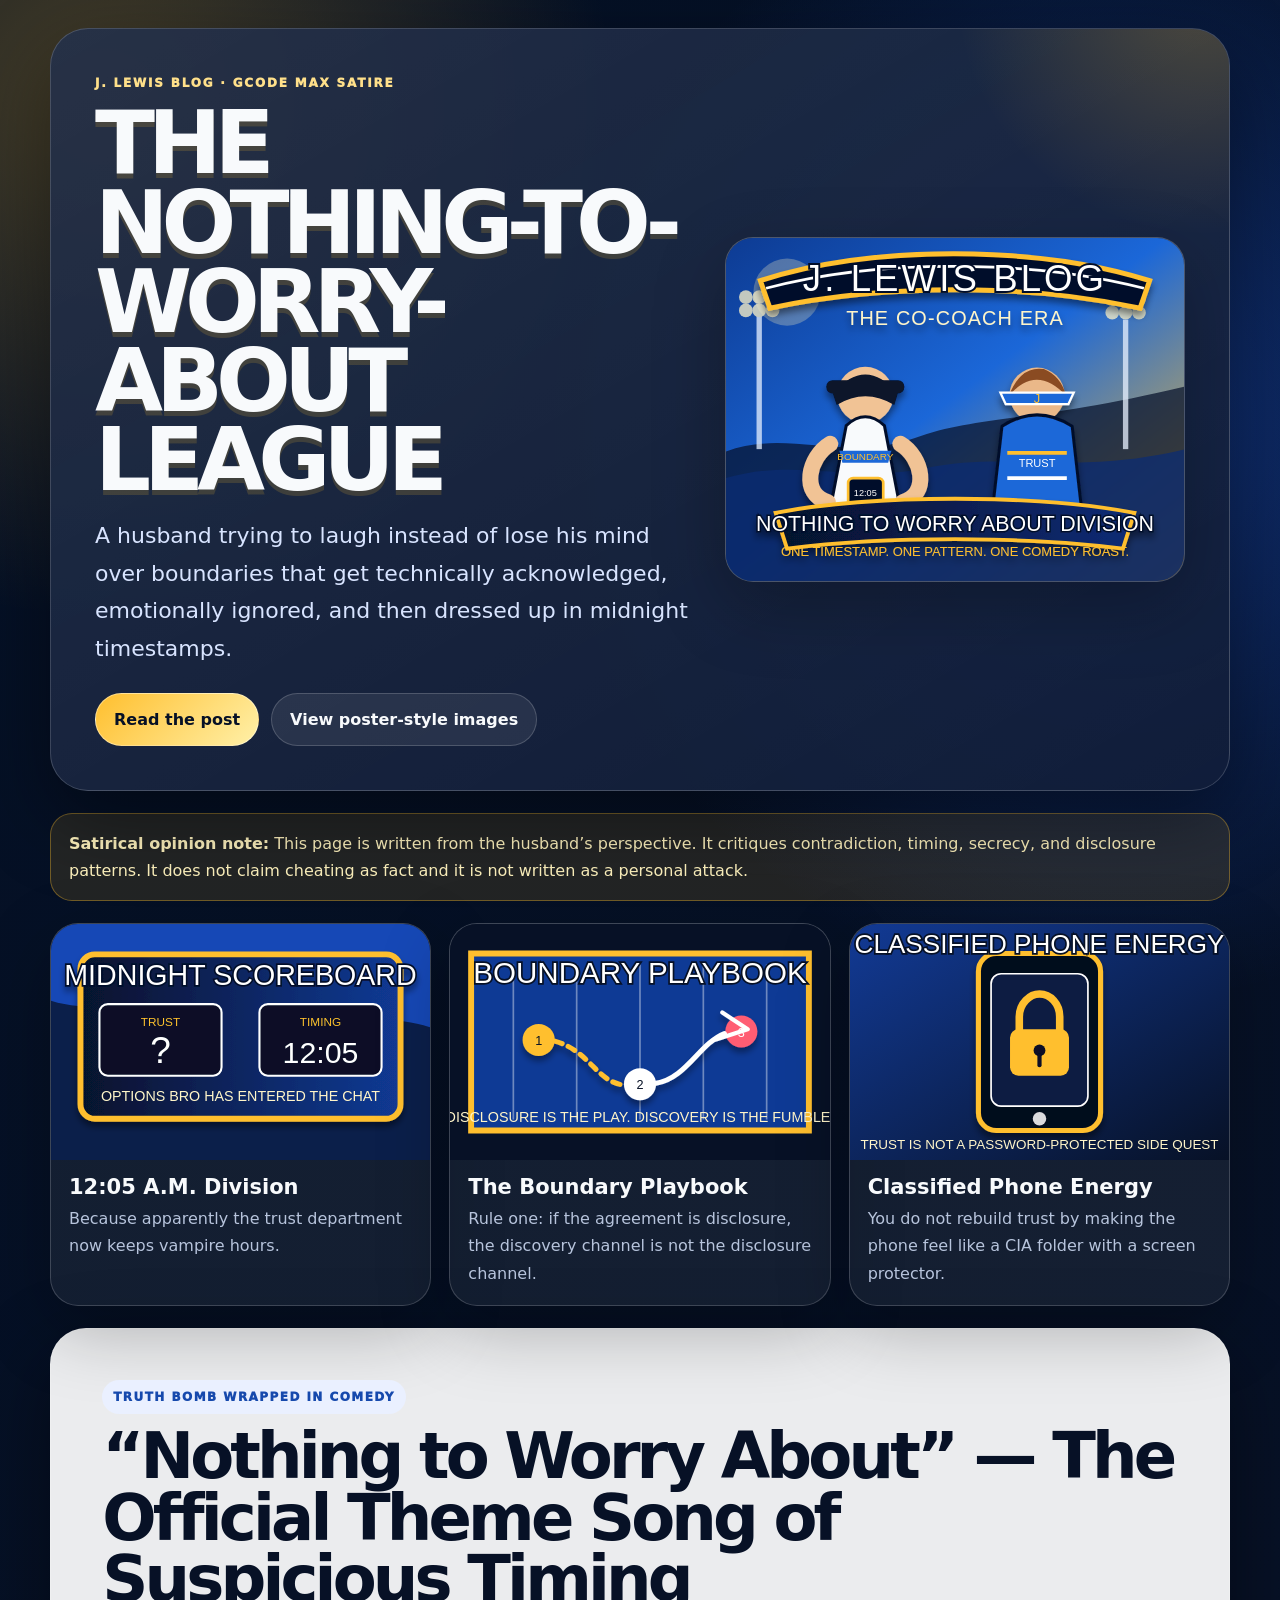
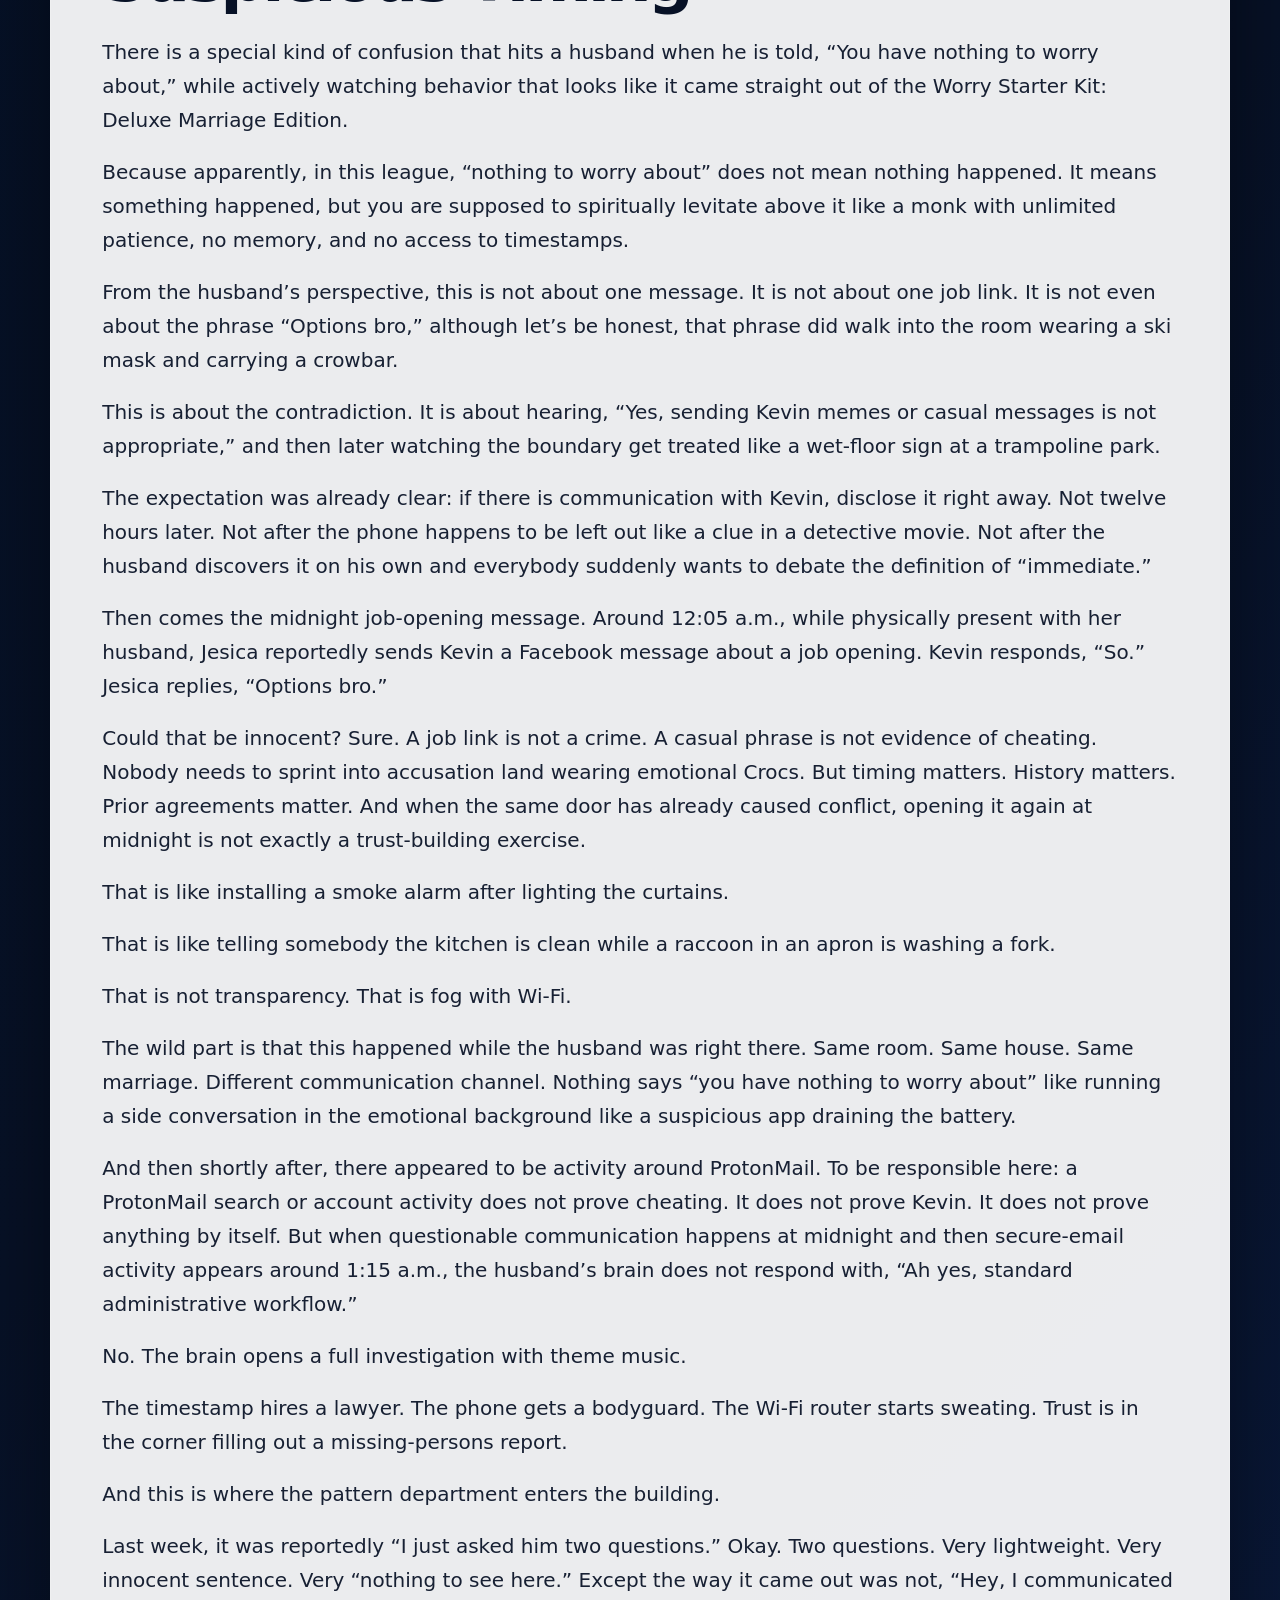
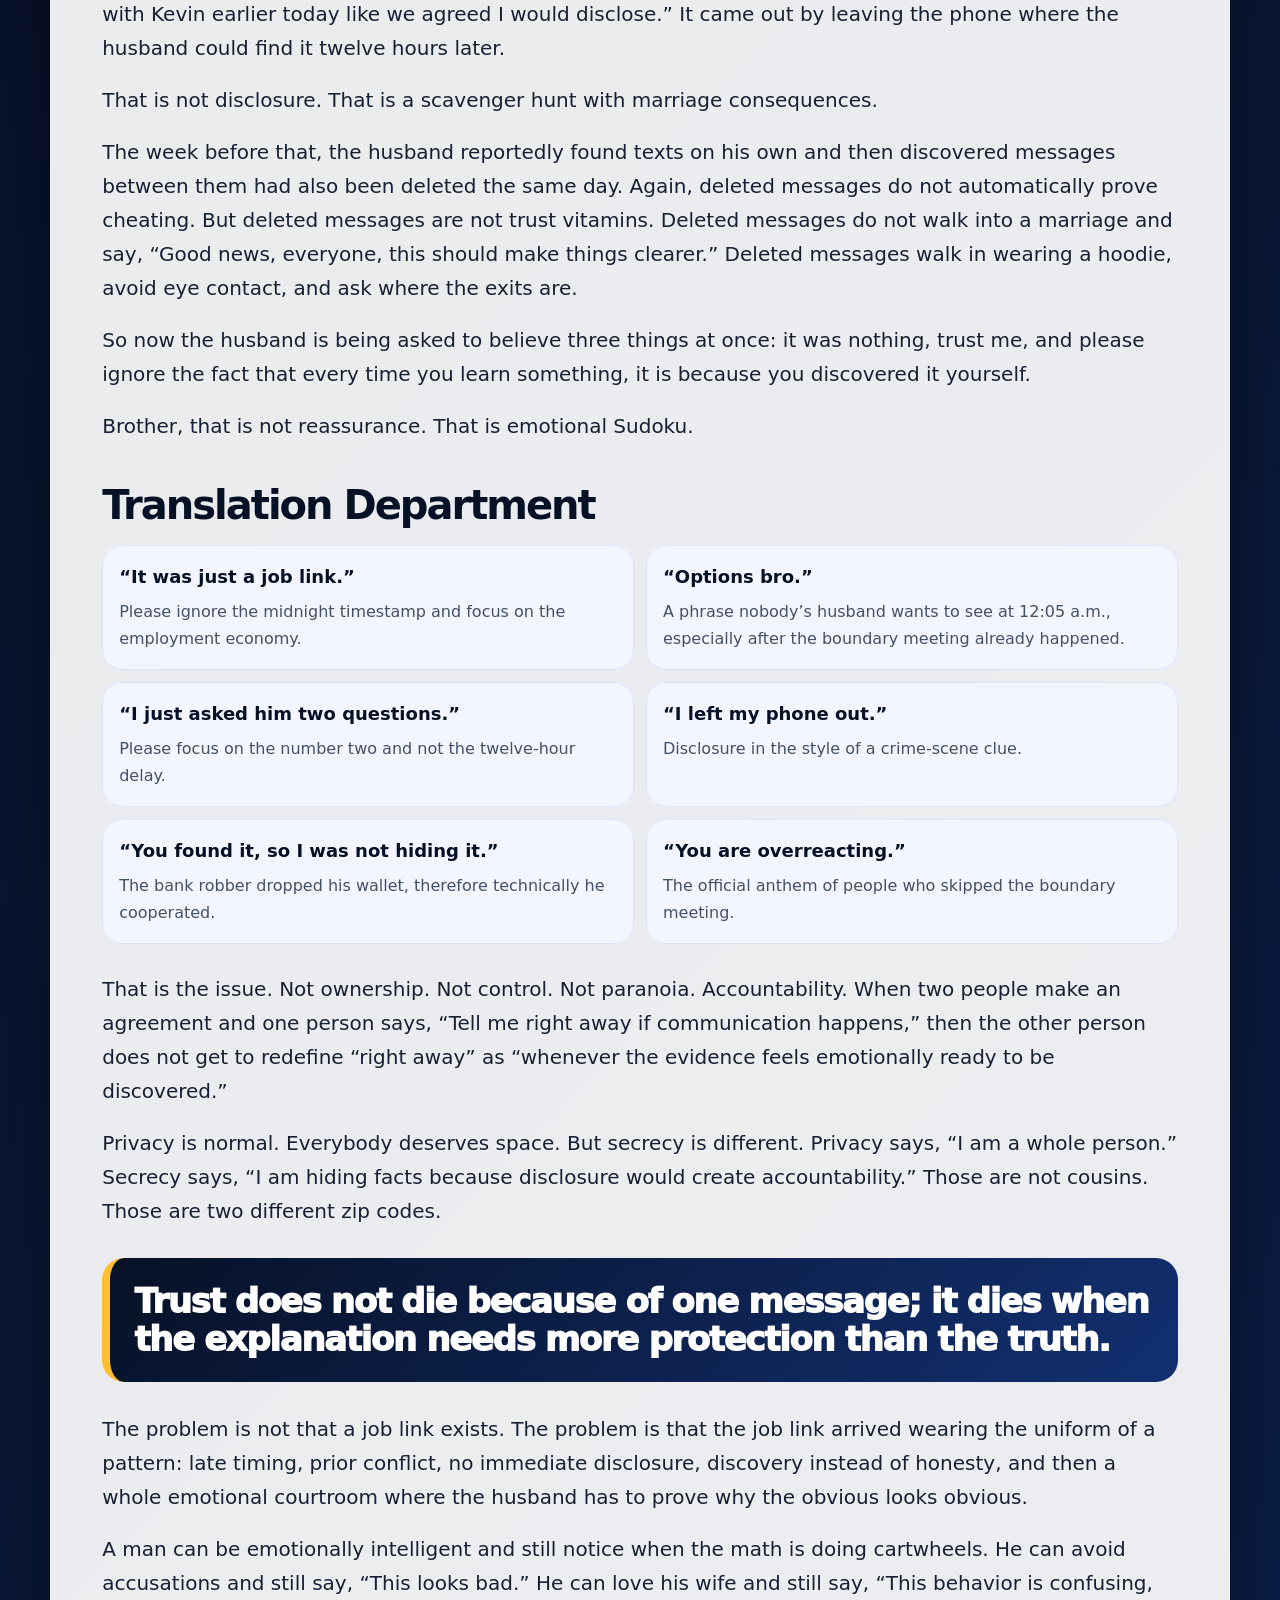
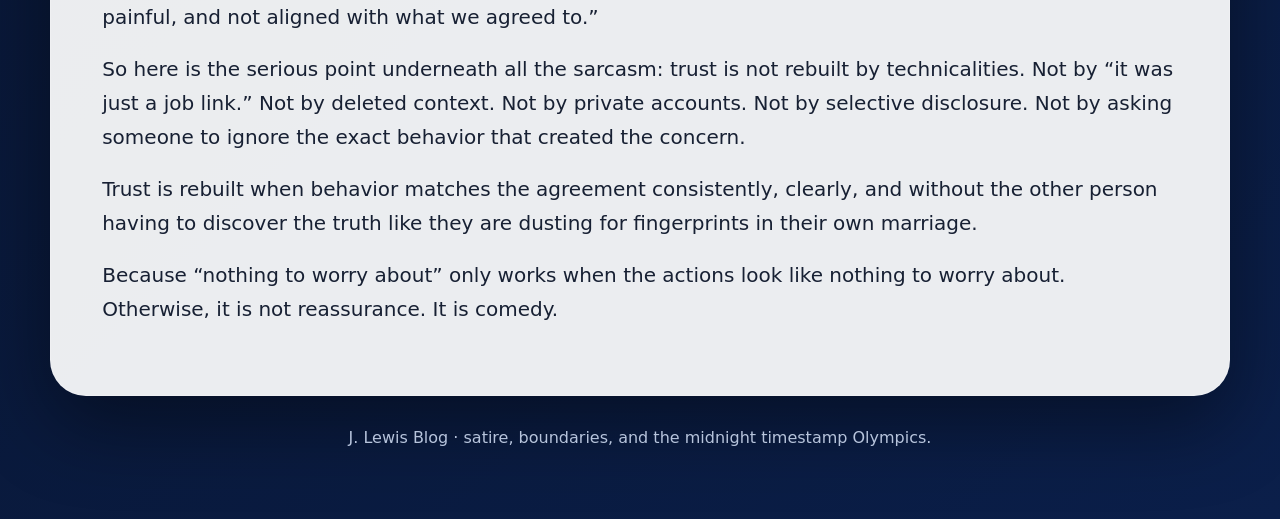
==== index.html @ 6b2bbbe0 "Replace landing page with J Lewis satirical blog" ====
<!DOCTYPE html>
<html lang="en">
<head>
  <meta charset="utf-8" />
  <meta name="viewport" content="width=device-width, initial-scale=1" />
  <title>J. Lewis Blog | The Nothing-To-Worry-About League</title>
  <meta name="description" content="A satirical J. Lewis blog post about boundaries, midnight messages, disclosure-by-discovery, and the contradiction between reassurance and behavior." />
  <meta property="og:title" content="J. Lewis Blog | The Nothing-To-Worry-About League" />
  <meta property="og:description" content="A truth bomb wrapped in comedy: from the husband's perspective, the issue is not one message — it is trust, timing, secrecy, and mixed signals." />
  <meta property="og:image" content="assets/coach-poster.svg" />
  <link rel="stylesheet" href="styles.css" />
</head>
<body>
  <main class="site-shell">
    <header class="hero">
      <div class="hero-copy">
        <p class="eyebrow">J. Lewis Blog · Gcode Max Satire</p>
        <h1>The Nothing-To-Worry-About League</h1>
        <p class="subtitle">A husband trying to laugh instead of lose his mind over boundaries that get technically acknowledged, emotionally ignored, and then dressed up in midnight timestamps.</p>
        <div class="hero-actions">
          <a href="#post" class="button primary">Read the post</a>
          <a href="#posters" class="button">View poster-style images</a>
        </div>
      </div>
      <figure class="hero-art">
        <img src="assets/coach-poster.svg" alt="Blue and gold sports-poster style image for the J. Lewis blog" />
      </figure>
    </header>

    <section class="notice">
      <strong>Satirical opinion note:</strong> This page is written from the husband’s perspective. It critiques contradiction, timing, secrecy, and disclosure patterns. It does not claim cheating as fact and it is not written as a personal attack.
    </section>

    <section id="posters" class="poster-grid">
      <article class="poster-card">
        <img src="assets/midnight-scoreboard.svg" alt="Midnight scoreboard poster graphic" />
        <h2>12:05 A.M. Division</h2>
        <p>Because apparently the trust department now keeps vampire hours.</p>
      </article>
      <article class="poster-card">
        <img src="assets/boundary-playbook.svg" alt="Boundary playbook poster graphic" />
        <h2>The Boundary Playbook</h2>
        <p>Rule one: if the agreement is disclosure, the discovery channel is not the disclosure channel.</p>
      </article>
      <article class="poster-card">
        <img src="assets/phone-locker.svg" alt="Phone locker poster graphic" />
        <h2>Classified Phone Energy</h2>
        <p>You do not rebuild trust by making the phone feel like a CIA folder with a screen protector.</p>
      </article>
    </section>

    <article id="post" class="blog-post">
      <p class="tagline">Truth bomb wrapped in comedy</p>
      <h2>“Nothing to Worry About” — The Official Theme Song of Suspicious Timing</h2>

      <p>There is a special kind of confusion that hits a husband when he is told, “You have nothing to worry about,” while actively watching behavior that looks like it came straight out of the Worry Starter Kit: Deluxe Marriage Edition.</p>

      <p>Because apparently, in this league, “nothing to worry about” does not mean nothing happened. It means something happened, but you are supposed to spiritually levitate above it like a monk with unlimited patience, no memory, and no access to timestamps.</p>

      <p>From the husband’s perspective, this is not about one message. It is not about one job link. It is not even about the phrase “Options bro,” although let’s be honest, that phrase did walk into the room wearing a ski mask and carrying a crowbar.</p>

      <p>This is about the contradiction. It is about hearing, “Yes, sending Kevin memes or casual messages is not appropriate,” and then later watching the boundary get treated like a wet-floor sign at a trampoline park.</p>

      <p>The expectation was already clear: if there is communication with Kevin, disclose it right away. Not twelve hours later. Not after the phone happens to be left out like a clue in a detective movie. Not after the husband discovers it on his own and everybody suddenly wants to debate the definition of “immediate.”</p>

      <p>Then comes the midnight job-opening message. Around 12:05 a.m., while physically present with her husband, Jesica reportedly sends Kevin a Facebook message about a job opening. Kevin responds, “So.” Jesica replies, “Options bro.”</p>

      <p>Could that be innocent? Sure. A job link is not a crime. A casual phrase is not evidence of cheating. Nobody needs to sprint into accusation land wearing emotional Crocs. But timing matters. History matters. Prior agreements matter. And when the same door has already caused conflict, opening it again at midnight is not exactly a trust-building exercise.</p>

      <p>That is like installing a smoke alarm after lighting the curtains.</p>
      <p>That is like telling somebody the kitchen is clean while a raccoon in an apron is washing a fork.</p>
      <p>That is not transparency. That is fog with Wi-Fi.</p>

      <p>The wild part is that this happened while the husband was right there. Same room. Same house. Same marriage. Different communication channel. Nothing says “you have nothing to worry about” like running a side conversation in the emotional background like a suspicious app draining the battery.</p>

      <p>And then shortly after, there appeared to be activity around ProtonMail. To be responsible here: a ProtonMail search or account activity does not prove cheating. It does not prove Kevin. It does not prove anything by itself. But when questionable communication happens at midnight and then secure-email activity appears around 1:15 a.m., the husband’s brain does not respond with, “Ah yes, standard administrative workflow.”</p>

      <p>No. The brain opens a full investigation with theme music.</p>

      <p>The timestamp hires a lawyer. The phone gets a bodyguard. The Wi-Fi router starts sweating. Trust is in the corner filling out a missing-persons report.</p>

      <p>And this is where the pattern department enters the building.</p>

      <p>Last week, it was reportedly “I just asked him two questions.” Okay. Two questions. Very lightweight. Very innocent sentence. Very “nothing to see here.” Except the way it came out was not, “Hey, I communicated with Kevin earlier today like we agreed I would disclose.” It came out by leaving the phone where the husband could find it twelve hours later.</p>

      <p>That is not disclosure. That is a scavenger hunt with marriage consequences.</p>

      <p>The week before that, the husband reportedly found texts on his own and then discovered messages between them had also been deleted the same day. Again, deleted messages do not automatically prove cheating. But deleted messages are not trust vitamins. Deleted messages do not walk into a marriage and say, “Good news, everyone, this should make things clearer.” Deleted messages walk in wearing a hoodie, avoid eye contact, and ask where the exits are.</p>

      <p>So now the husband is being asked to believe three things at once: it was nothing, trust me, and please ignore the fact that every time you learn something, it is because you discovered it yourself.</p>

      <p>Brother, that is not reassurance. That is emotional Sudoku.</p>

      <h3>Translation Department</h3>

      <div class="translation-grid">
        <div><strong>“It was just a job link.”</strong><span>Please ignore the midnight timestamp and focus on the employment economy.</span></div>
        <div><strong>“Options bro.”</strong><span>A phrase nobody’s husband wants to see at 12:05 a.m., especially after the boundary meeting already happened.</span></div>
        <div><strong>“I just asked him two questions.”</strong><span>Please focus on the number two and not the twelve-hour delay.</span></div>
        <div><strong>“I left my phone out.”</strong><span>Disclosure in the style of a crime-scene clue.</span></div>
        <div><strong>“You found it, so I was not hiding it.”</strong><span>The bank robber dropped his wallet, therefore technically he cooperated.</span></div>
        <div><strong>“You are overreacting.”</strong><span>The official anthem of people who skipped the boundary meeting.</span></div>
      </div>

      <p>That is the issue. Not ownership. Not control. Not paranoia. Accountability. When two people make an agreement and one person says, “Tell me right away if communication happens,” then the other person does not get to redefine “right away” as “whenever the evidence feels emotionally ready to be discovered.”</p>

      <p>Privacy is normal. Everybody deserves space. But secrecy is different. Privacy says, “I am a whole person.” Secrecy says, “I am hiding facts because disclosure would create accountability.” Those are not cousins. Those are two different zip codes.</p>

      <blockquote>Trust does not die because of one message; it dies when the explanation needs more protection than the truth.</blockquote>

      <p>The problem is not that a job link exists. The problem is that the job link arrived wearing the uniform of a pattern: late timing, prior conflict, no immediate disclosure, discovery instead of honesty, and then a whole emotional courtroom where the husband has to prove why the obvious looks obvious.</p>

      <p>A man can be emotionally intelligent and still notice when the math is doing cartwheels. He can avoid accusations and still say, “This looks bad.” He can love his wife and still say, “This behavior is confusing, painful, and not aligned with what we agreed to.”</p>

      <p>So here is the serious point underneath all the sarcasm: trust is not rebuilt by technicalities. Not by “it was just a job link.” Not by deleted context. Not by private accounts. Not by selective disclosure. Not by asking someone to ignore the exact behavior that created the concern.</p>

      <p>Trust is rebuilt when behavior matches the agreement consistently, clearly, and without the other person having to discover the truth like they are dusting for fingerprints in their own marriage.</p>

      <p>Because “nothing to worry about” only works when the actions look like nothing to worry about. Otherwise, it is not reassurance. It is comedy.</p>
    </article>

    <footer>
      <p>J. Lewis Blog · satire, boundaries, and the midnight timestamp Olympics.</p>
    </footer>
  </main>
</body>
</html>
---- styles.css ----
:root {
  --bg: #071126;
  --bg2: #0b1f4a;
  --panel: rgba(9, 22, 51, 0.88);
  --panel2: rgba(255, 255, 255, 0.06);
  --line: rgba(255, 255, 255, 0.18);
  --text: #f8fafc;
  --muted: #b7c4dc;
  --gold: #ffbf2e;
  --gold2: #ffe08a;
  --blue: #1f65ff;
  --navy: #06112c;
  --white: #ffffff;
  --danger: #ff5d73;
  --radius: 28px;
  --shadow: 0 28px 80px rgba(0, 0, 0, 0.42);
}

* { box-sizing: border-box; }

html { scroll-behavior: smooth; }

body {
  margin: 0;
  font-family: ui-sans-serif, system-ui, -apple-system, BlinkMacSystemFont, "Segoe UI", sans-serif;
  color: var(--text);
  background:
    radial-gradient(circle at 8% 2%, rgba(255, 191, 46, .26), transparent 32rem),
    radial-gradient(circle at 88% 8%, rgba(31, 101, 255, .36), transparent 36rem),
    linear-gradient(135deg, #041025 0%, #071126 44%, #0b1f4a 100%);
  line-height: 1.7;
}

.site-shell {
  width: min(1180px, calc(100% - 28px));
  margin: 0 auto;
  padding: 28px 0 52px;
}

.hero {
  display: grid;
  grid-template-columns: 1fr minmax(280px, 460px);
  gap: 24px;
  align-items: center;
  padding: clamp(22px, 4vw, 44px);
  border: 1px solid var(--line);
  border-radius: calc(var(--radius) + 10px);
  background:
    linear-gradient(150deg, rgba(255,255,255,.10), rgba(255,255,255,.03)),
    var(--panel);
  box-shadow: var(--shadow);
  overflow: hidden;
  position: relative;
}

.hero::before {
  content: "";
  position: absolute;
  inset: -40% -20% auto auto;
  width: 520px;
  height: 520px;
  background: radial-gradient(circle, rgba(255, 191, 46, .23), transparent 68%);
  pointer-events: none;
}

.eyebrow {
  margin: 0 0 10px;
  color: var(--gold2);
  text-transform: uppercase;
  font-weight: 950;
  letter-spacing: .15em;
  font-size: 12px;
}

h1 {
  margin: 0;
  font-size: clamp(42px, 8vw, 88px);
  line-height: .9;
  letter-spacing: -.08em;
  text-transform: uppercase;
  text-shadow: 0 5px 0 rgba(255, 191, 46, .16);
}

.subtitle {
  max-width: 720px;
  margin: 18px 0 0;
  color: #d8e4ff;
  font-size: clamp(17px, 2vw, 22px);
}

.hero-actions {
  display: flex;
  flex-wrap: wrap;
  gap: 12px;
  margin-top: 26px;
}

.button {
  display: inline-flex;
  align-items: center;
  justify-content: center;
  border-radius: 999px;
  padding: 12px 18px;
  font-weight: 900;
  color: var(--text);
  text-decoration: none;
  border: 1px solid var(--line);
  background: rgba(255, 255, 255, .08);
}

.button.primary {
  background: linear-gradient(135deg, var(--gold), #fff0a8);
  color: #071126;
  border-color: rgba(255, 255, 255, .38);
}

.hero-art, .poster-card {
  margin: 0;
  border-radius: var(--radius);
  background: rgba(255, 255, 255, .06);
  border: 1px solid var(--line);
  overflow: hidden;
  box-shadow: 0 24px 70px rgba(0, 0, 0, .26);
}

.hero-art img, .poster-card img {
  display: block;
  width: 100%;
  height: auto;
}

.notice {
  margin: 22px 0;
  padding: 16px 18px;
  border-radius: 22px;
  border: 1px solid rgba(255, 191, 46, .36);
  background: rgba(255, 191, 46, .12);
  color: #fff3be;
}

.poster-grid {
  display: grid;
  grid-template-columns: repeat(3, 1fr);
  gap: 18px;
  margin: 22px 0;
}

.poster-card {
  padding-bottom: 18px;
}

.poster-card h2 {
  margin: 16px 18px 6px;
  font-size: 21px;
  line-height: 1.08;
}

.poster-card p {
  margin: 0 18px;
  color: var(--muted);
}

.blog-post {
  margin-top: 22px;
  padding: clamp(22px, 4vw, 56px);
  border: 1px solid var(--line);
  border-radius: calc(var(--radius) + 8px);
  background: rgba(255, 255, 255, .92);
  color: #172033;
  box-shadow: var(--shadow);
}

.blog-post .tagline {
  display: inline-flex;
  margin: 0 0 12px;
  border-radius: 999px;
  padding: 7px 11px;
  background: #eaf0ff;
  color: #1649ad;
  text-transform: uppercase;
  letter-spacing: .12em;
  font-size: 12px;
  font-weight: 950;
}

.blog-post h2 {
  color: #071126;
  font-size: clamp(34px, 6vw, 64px);
  line-height: .96;
  letter-spacing: -.06em;
  margin: 0 0 24px;
}

.blog-post h3 {
  color: #071126;
  font-size: clamp(26px, 4vw, 40px);
  line-height: 1;
  letter-spacing: -.05em;
  margin: 42px 0 18px;
}

.blog-post p {
  margin: 0 0 18px;
  font-size: clamp(17px, 1.8vw, 20px);
}

.translation-grid {
  display: grid;
  grid-template-columns: repeat(2, 1fr);
  gap: 12px;
  margin: 20px 0 28px;
}

.translation-grid div {
  border-radius: 20px;
  padding: 16px;
  background: #f3f6ff;
  border: 1px solid #dbe5ff;
}

.translation-grid strong {
  display: block;
  color: #071126;
  font-size: 18px;
  margin-bottom: 6px;
}

.translation-grid span {
  display: block;
  color: #445066;
}

blockquote {
  margin: 30px 0;
  padding: 24px;
  border-left: 8px solid var(--gold);
  border-radius: 22px;
  background: linear-gradient(135deg, #071126, #123071);
  color: #fff;
  font-size: clamp(23px, 3vw, 34px);
  line-height: 1.12;
  font-weight: 950;
  letter-spacing: -.04em;
}

footer {
  text-align: center;
  color: var(--muted);
  margin-top: 28px;
}

@media (max-width: 900px) {
  .hero, .poster-grid, .translation-grid {
    grid-template-columns: 1fr;
  }

  h1 {
    font-size: clamp(40px, 14vw, 68px);
  }
}
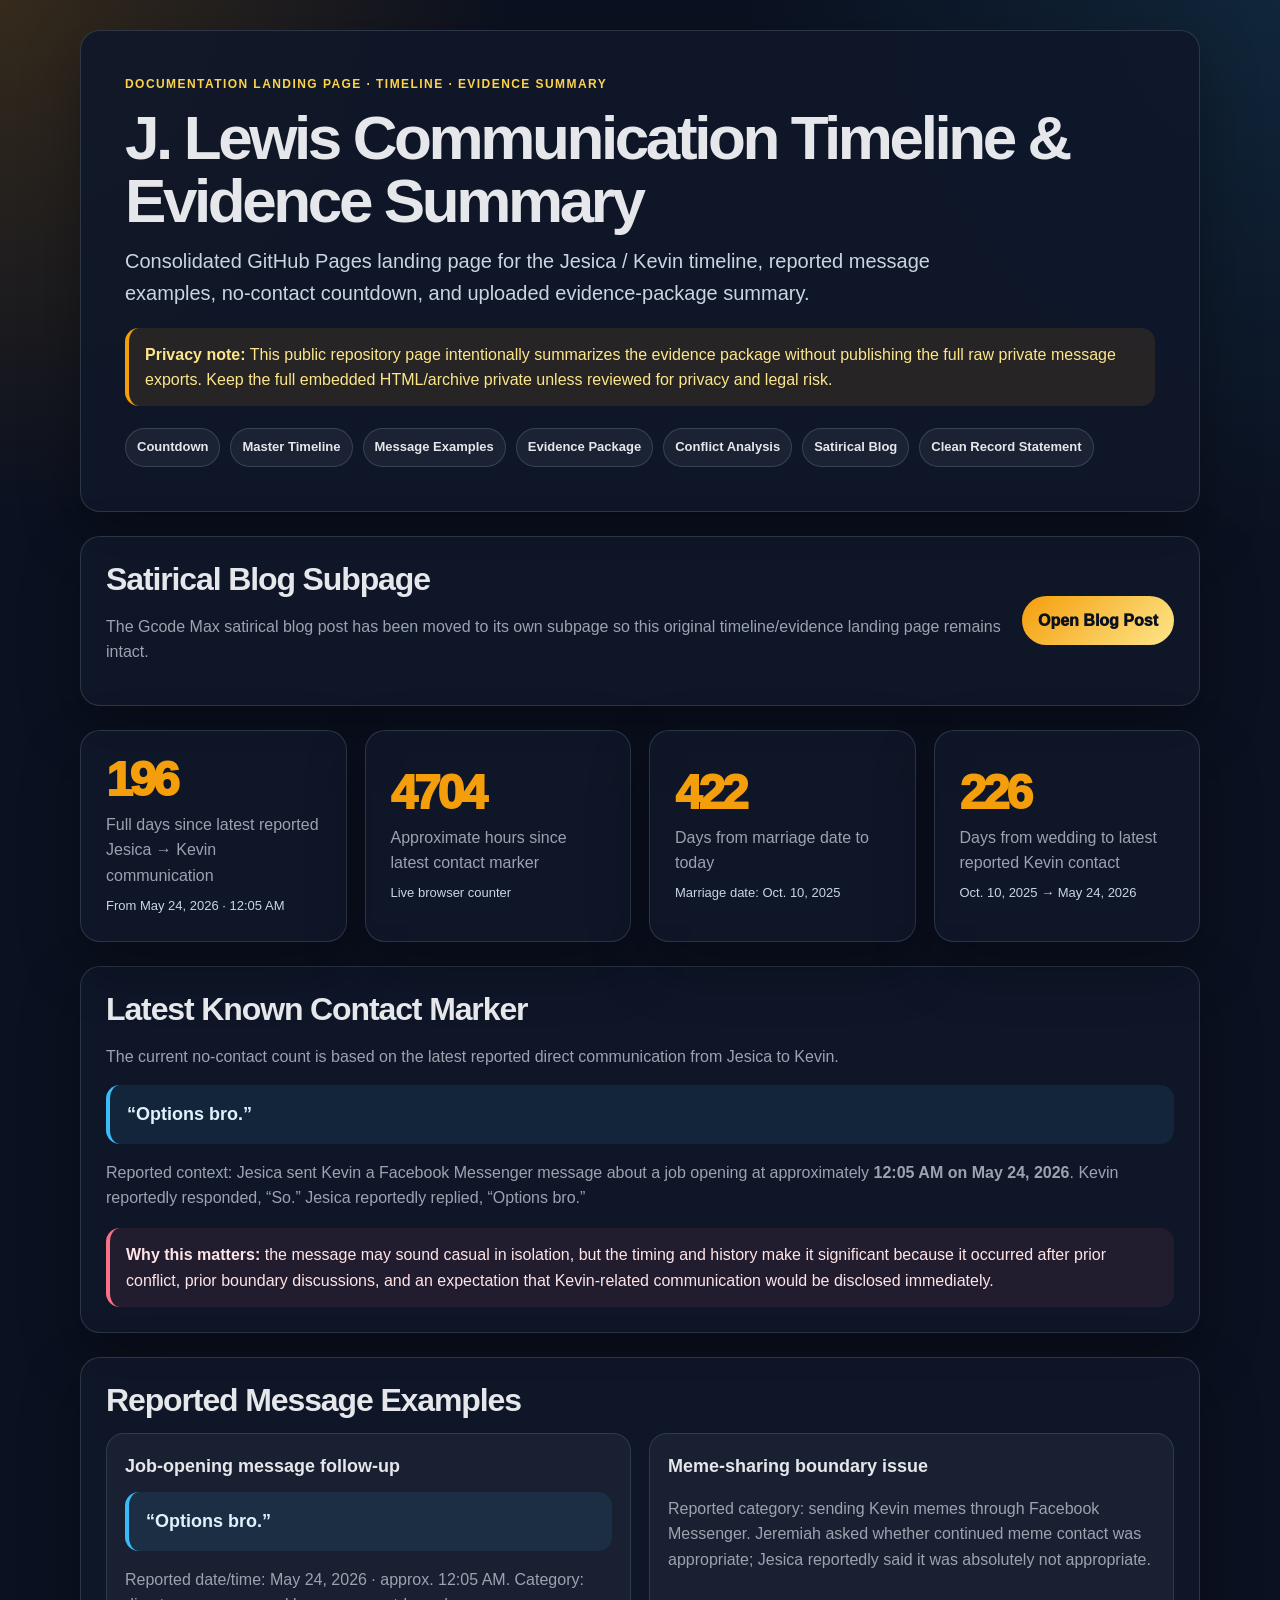
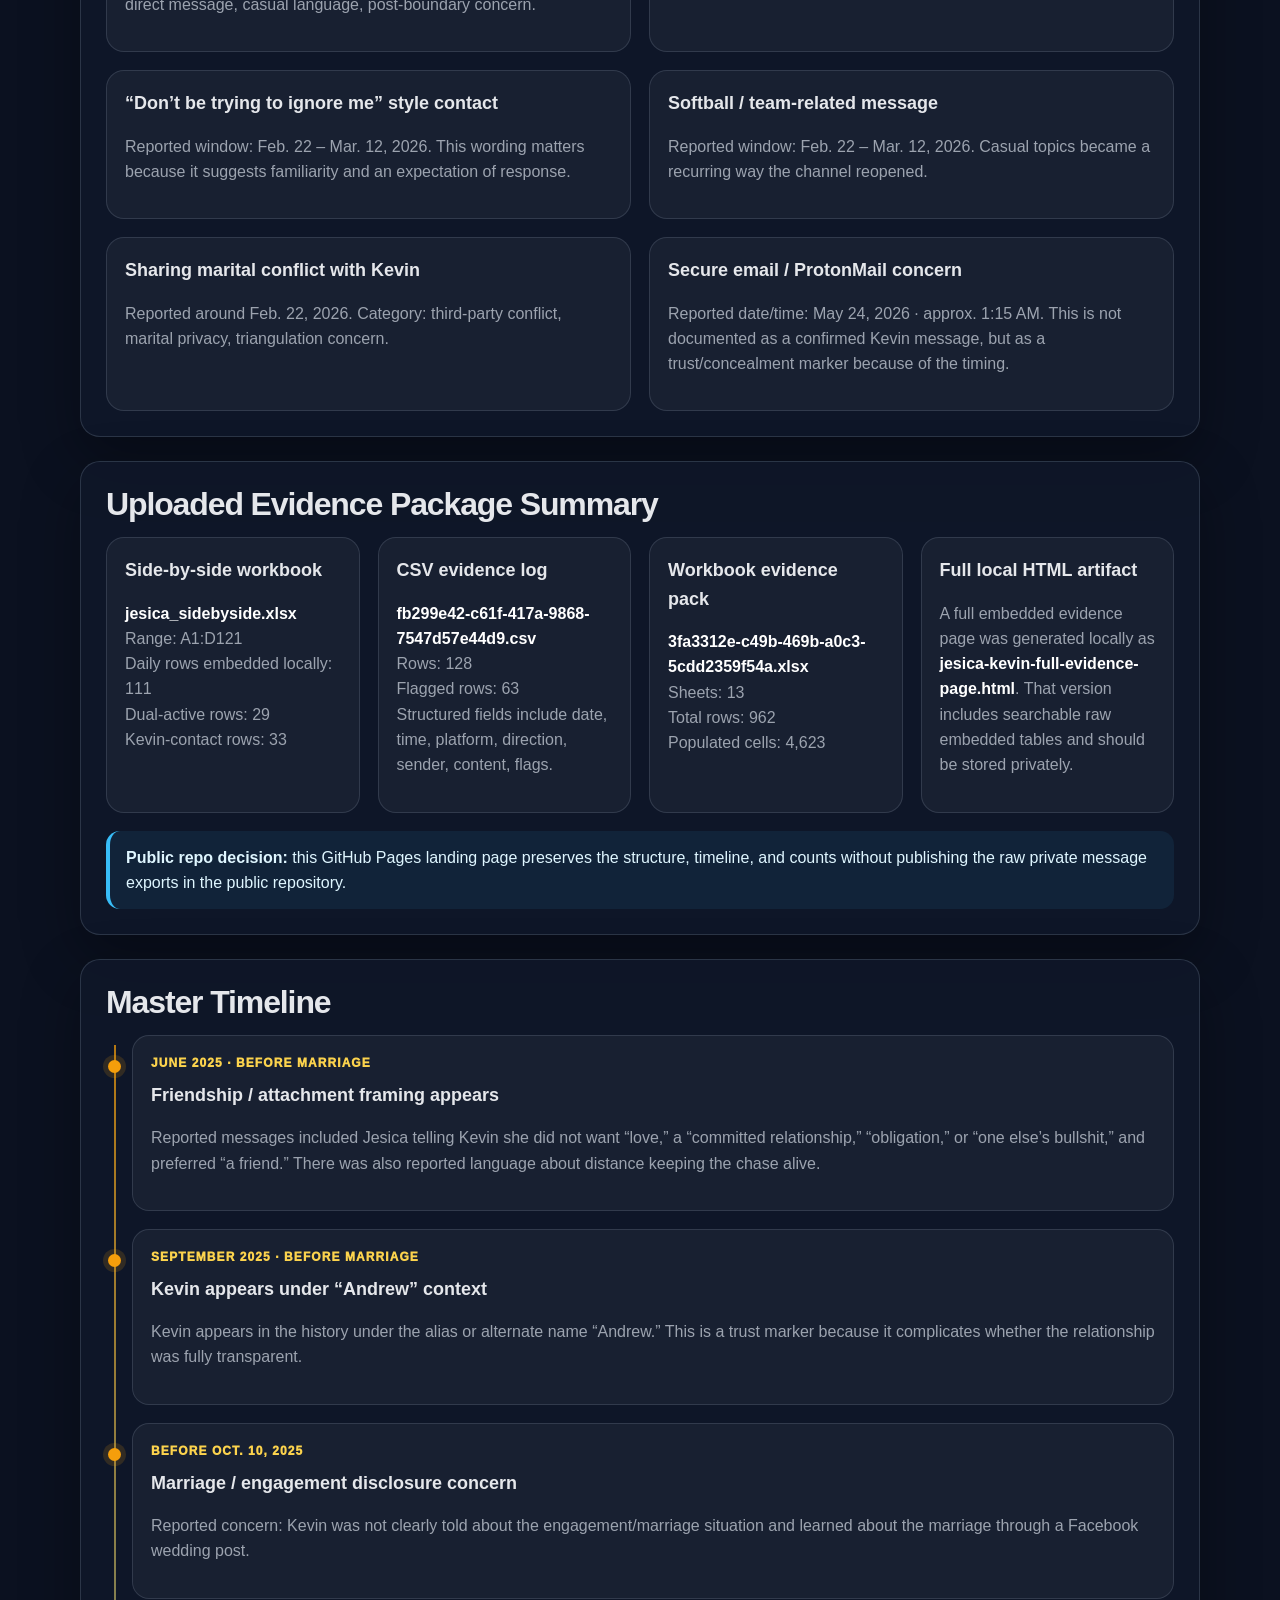
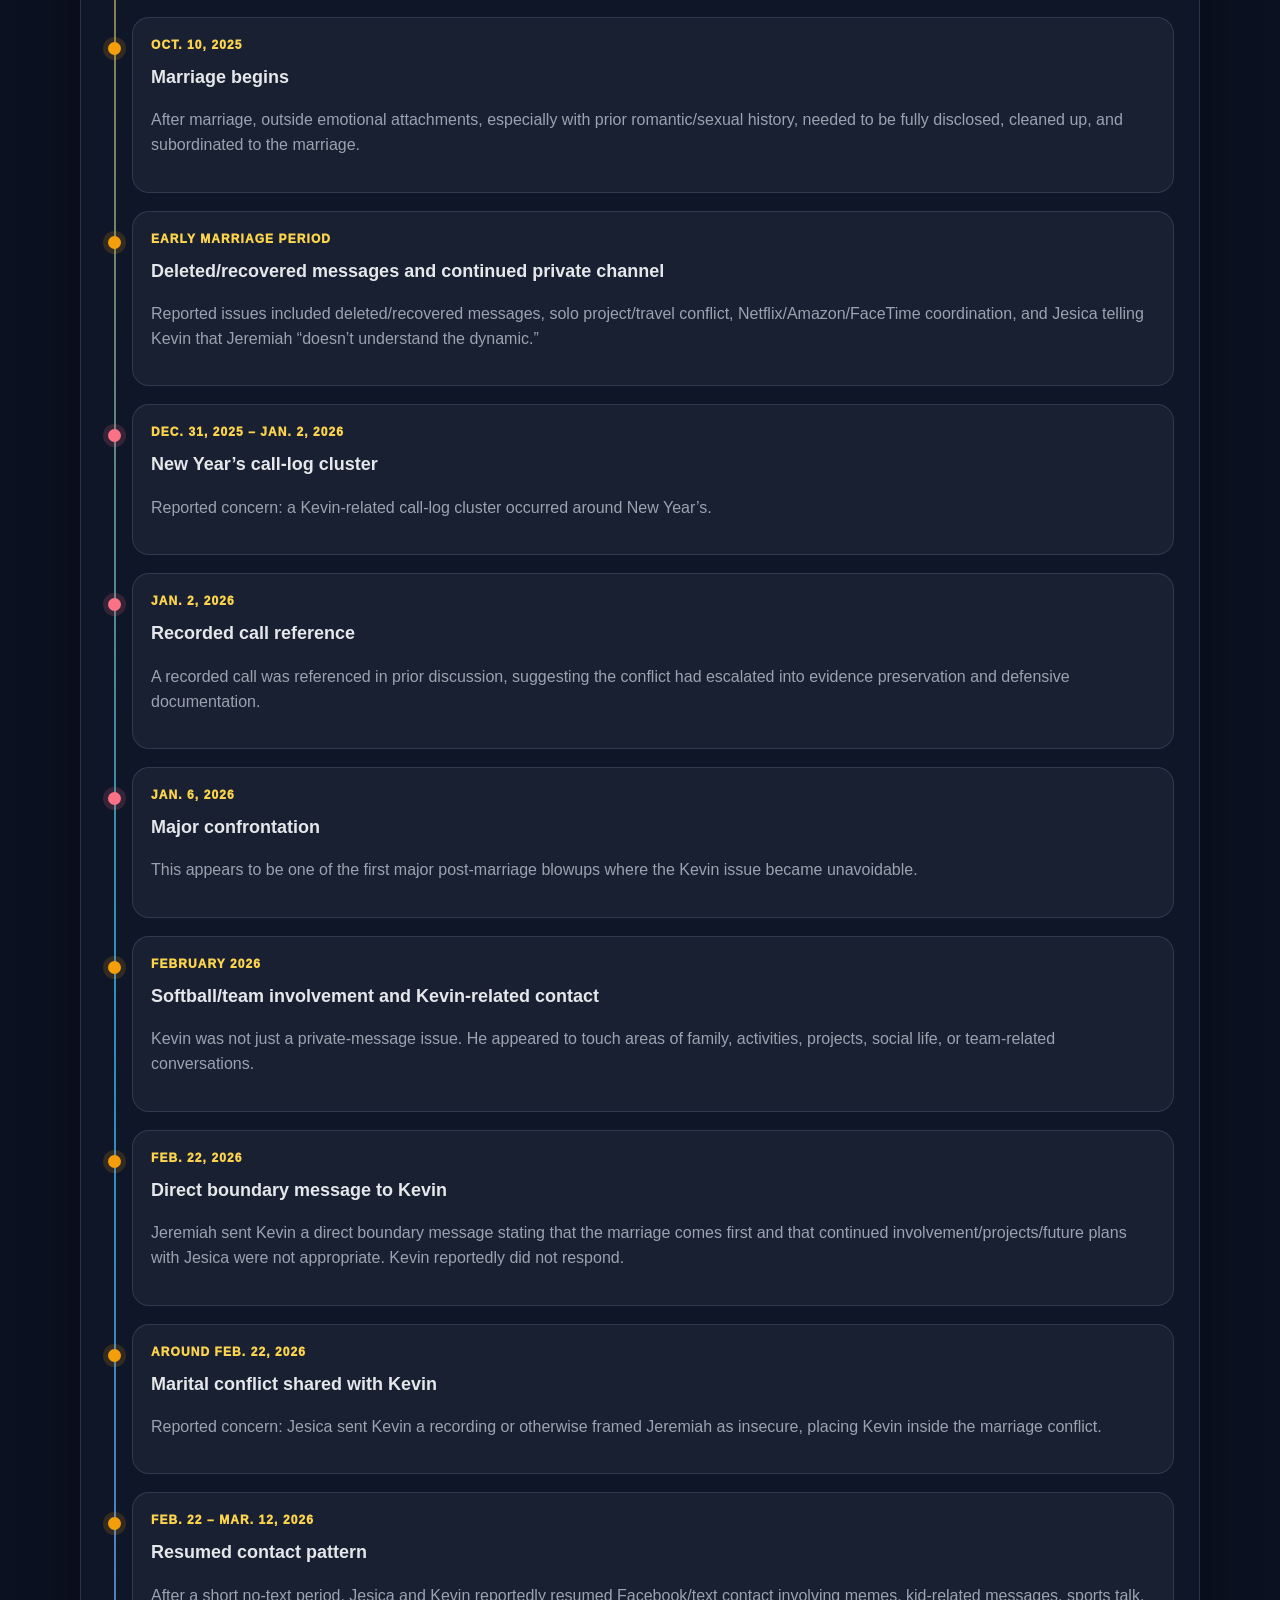
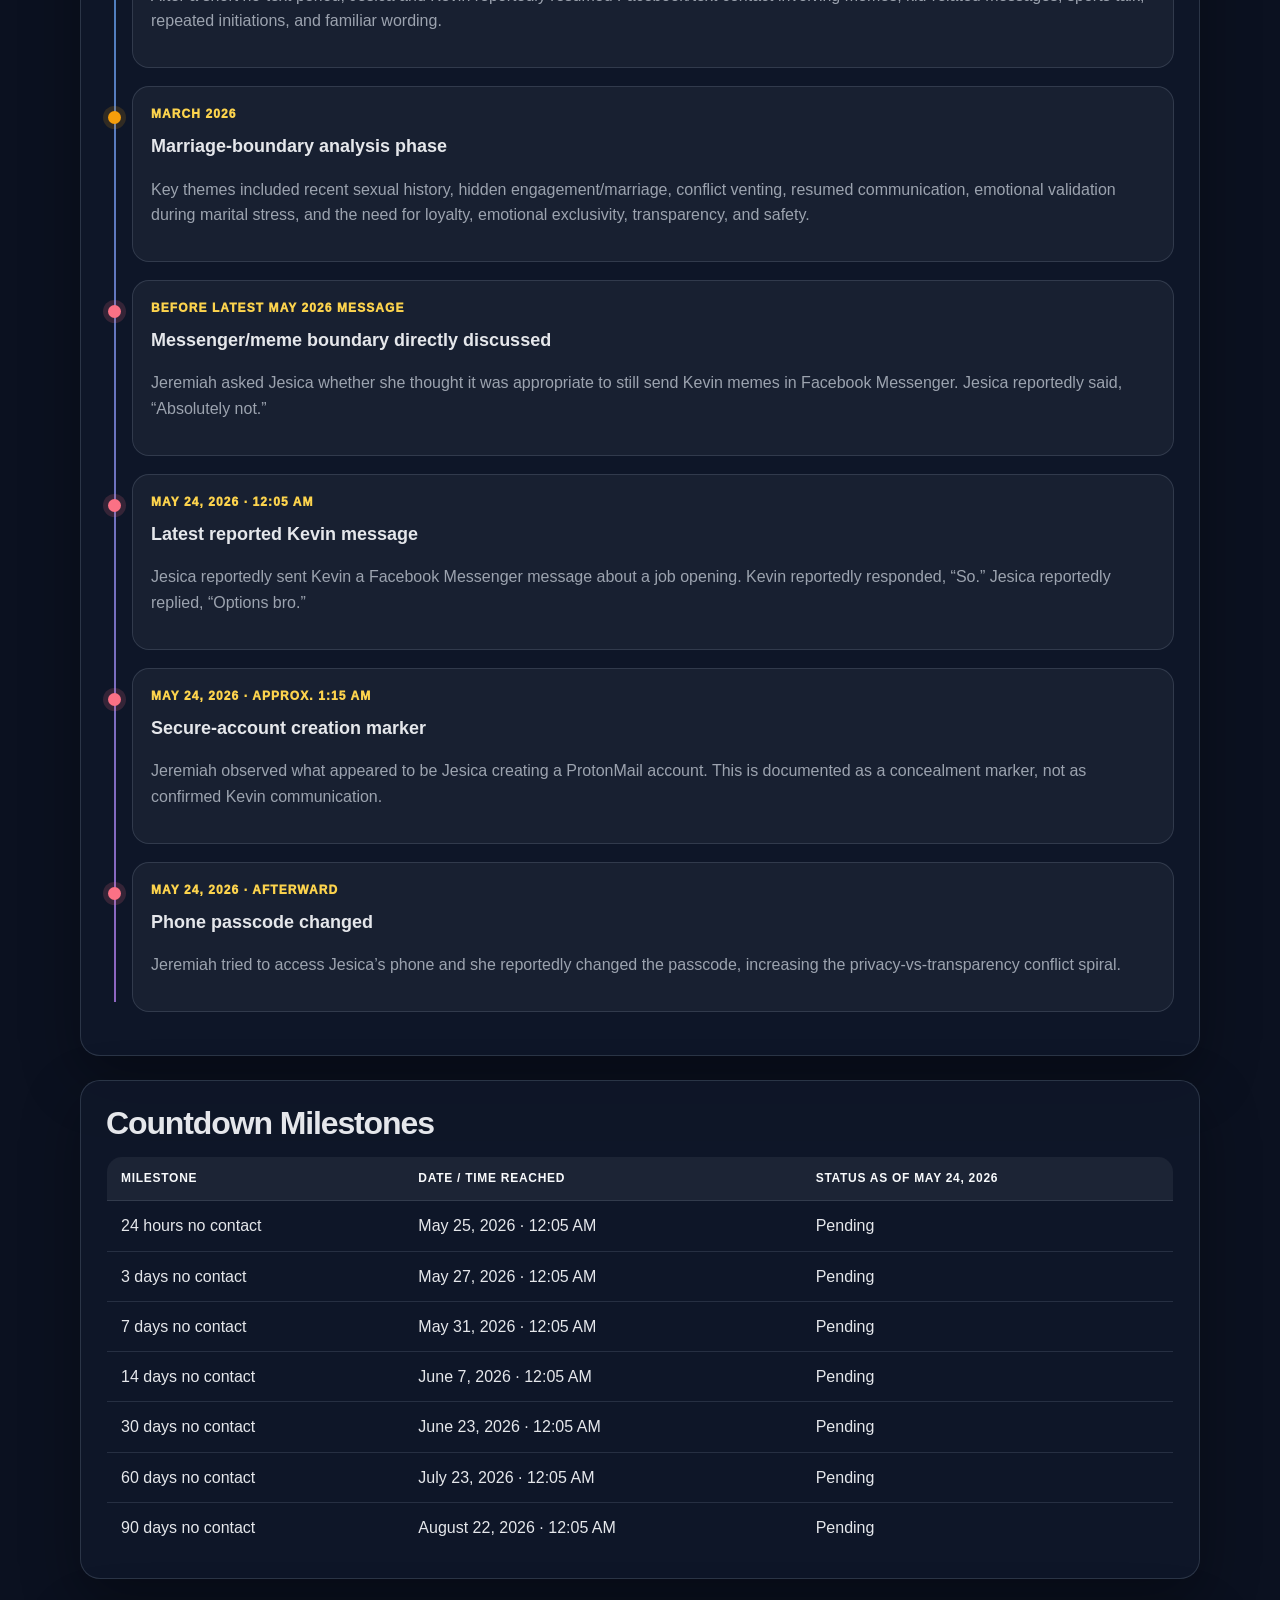
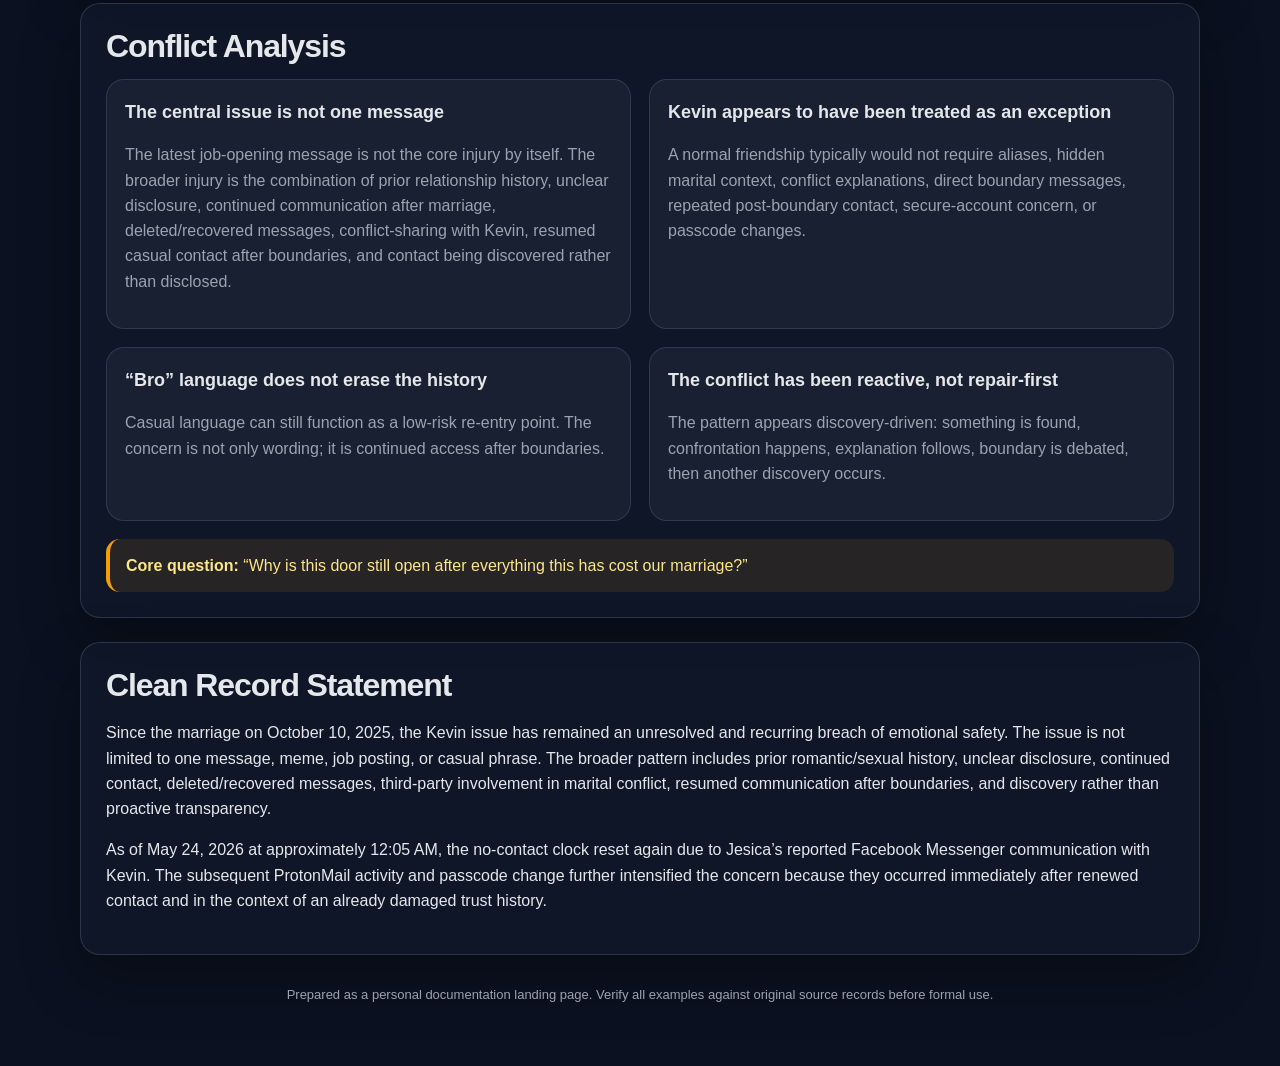
==== commit 9ab5d75b: "Restore timeline homepage and link blog subpage" ====
--- a/index.html
+++ b/index.html
@@ -3,125 +3,124 @@
 <head>
   <meta charset="utf-8" />
   <meta name="viewport" content="width=device-width, initial-scale=1" />
-  <title>J. Lewis Blog | The Nothing-To-Worry-About League</title>
-  <meta name="description" content="A satirical J. Lewis blog post about boundaries, midnight messages, disclosure-by-discovery, and the contradiction between reassurance and behavior." />
-  <meta property="og:title" content="J. Lewis Blog | The Nothing-To-Worry-About League" />
-  <meta property="og:description" content="A truth bomb wrapped in comedy: from the husband's perspective, the issue is not one message — it is trust, timing, secrecy, and mixed signals." />
-  <meta property="og:image" content="assets/coach-poster.svg" />
-  <link rel="stylesheet" href="styles.css" />
+  <title>J. Lewis Documentation Timeline</title>
+  <meta name="description" content="Private documentation landing page for timeline, message examples, and evidence summary." />
+  <style>
+    :root{--bg:#0b1120;--panel:#111827;--panel2:#1f2937;--text:#e5e7eb;--muted:#9ca3af;--line:#334155;--accent:#f59e0b;--blue:#38bdf8;--red:#fb7185;--green:#34d399;--radius:20px}*{box-sizing:border-box}body{margin:0;font-family:-apple-system,BlinkMacSystemFont,"Segoe UI",Roboto,Helvetica,Arial,sans-serif;background:radial-gradient(circle at top left,rgba(245,158,11,.18),transparent 32rem),radial-gradient(circle at top right,rgba(56,189,248,.12),transparent 34rem),var(--bg);color:var(--text);line-height:1.58}.wrap{width:min(1120px,calc(100% - 30px));margin:0 auto;padding:30px 0 60px}header,.card{background:rgba(15,23,42,.88);border:1px solid rgba(148,163,184,.22);border-radius:var(--radius);box-shadow:0 22px 60px rgba(0,0,0,.33)}header{padding:clamp(26px,4vw,44px)}.eyebrow{color:#fcd34d;text-transform:uppercase;letter-spacing:.12em;font-weight:900;font-size:12px;margin-bottom:12px}h1{font-size:clamp(34px,5vw,62px);line-height:1.02;letter-spacing:-.055em;margin:0 0 14px}h2{font-size:clamp(23px,3vw,32px);letter-spacing:-.035em;line-height:1.12;margin:0 0 14px}h3{font-size:18px;margin:0 0 8px}.subtitle{color:#cbd5e1;font-size:clamp(16px,2vw,20px);max-width:900px;margin:0}.notice,.callout{margin-top:18px;padding:14px 16px;border-radius:14px;border-left:4px solid var(--accent);background:rgba(245,158,11,.1);color:#fde68a}.callout.blue{border-color:var(--blue);background:rgba(56,189,248,.08);color:#dff6ff}.callout.red{border-color:var(--red);background:rgba(251,113,133,.08);color:#ffe4e6}.nav{display:flex;flex-wrap:wrap;gap:10px;margin-top:22px}.nav a,.pill{text-decoration:none;color:var(--text);border:1px solid rgba(148,163,184,.24);background:rgba(255,255,255,.055);border-radius:999px;padding:8px 11px;font-size:13px;font-weight:800}.nav a:hover{border-color:rgba(245,158,11,.7);color:#fde68a}section{margin-top:24px}.card{padding:clamp(18px,2.3vw,25px)}.grid{display:grid;gap:18px}.grid.two{grid-template-columns:repeat(2,minmax(0,1fr))}.grid.three{grid-template-columns:repeat(3,minmax(0,1fr))}.grid.four{grid-template-columns:repeat(4,minmax(0,1fr))}@media(max-width:900px){.grid.two,.grid.three,.grid.four{grid-template-columns:1fr}}.stat{min-height:136px;display:flex;flex-direction:column;justify-content:center;gap:8px}.num{font-size:48px;line-height:1;font-weight:950;letter-spacing:-.07em;color:var(--accent)}.label,.muted{color:var(--muted)}.sub{color:#cbd5e1;font-size:13px}.analysis-box{border:1px solid rgba(148,163,184,.20);border-radius:18px;background:rgba(255,255,255,.043);padding:18px}.analysis-box strong{color:#fff}.quote{margin:12px 0;padding:15px 17px;border-left:4px solid var(--blue);background:rgba(56,189,248,.09);border-radius:14px;color:#e0f2fe;font-size:18px;font-weight:750}.timeline{position:relative;padding-left:26px}.timeline:before{content:"";position:absolute;left:8px;top:10px;bottom:10px;width:2px;background:linear-gradient(var(--accent),var(--blue),#c084fc);opacity:.72}.event{position:relative;margin-bottom:18px;padding:18px;border:1px solid rgba(148,163,184,.20);border-radius:17px;background:rgba(255,255,255,.043)}.event:before{content:"";position:absolute;left:-25px;top:24px;width:13px;height:13px;border-radius:999px;background:var(--accent);box-shadow:0 0 0 5px rgba(245,158,11,.15)}.event.red:before{background:var(--red);box-shadow:0 0 0 5px rgba(251,113,133,.16)}.date{color:#fcd34d;font-weight:950;font-size:12px;letter-spacing:.09em;text-transform:uppercase;margin-bottom:8px}table{width:100%;border-collapse:collapse;overflow:hidden;border-radius:16px;border:1px solid rgba(148,163,184,.20);margin-top:12px}th,td{text-align:left;padding:12px 14px;border-bottom:1px solid rgba(148,163,184,.18);vertical-align:top}th{background:rgba(255,255,255,.06);color:#f8fafc;text-transform:uppercase;letter-spacing:.06em;font-size:12px}tr:last-child td{border-bottom:0}.footer{margin-top:30px;text-align:center;color:var(--muted);font-size:13px}.warn{color:#fecdd3}.ok{color:#bbf7d0}.blog-link{display:grid;grid-template-columns:1fr auto;gap:16px;align-items:center}.blog-link a{display:inline-flex;align-items:center;justify-content:center;text-decoration:none;border-radius:999px;padding:12px 16px;background:linear-gradient(135deg,#f59e0b,#fde68a);color:#0b1120;font-weight:950}@media(max-width:720px){.blog-link{grid-template-columns:1fr}.blog-link a{width:100%}}
+  </style>
 </head>
 <body>
-  <main class="site-shell">
-    <header class="hero">
-      <div class="hero-copy">
-        <p class="eyebrow">J. Lewis Blog · Gcode Max Satire</p>
-        <h1>The Nothing-To-Worry-About League</h1>
-        <p class="subtitle">A husband trying to laugh instead of lose his mind over boundaries that get technically acknowledged, emotionally ignored, and then dressed up in midnight timestamps.</p>
-        <div class="hero-actions">
-          <a href="#post" class="button primary">Read the post</a>
-          <a href="#posters" class="button">View poster-style images</a>
-        </div>
-      </div>
-      <figure class="hero-art">
-        <img src="assets/coach-poster.svg" alt="Blue and gold sports-poster style image for the J. Lewis blog" />
-      </figure>
+  <main class="wrap">
+    <header>
+      <div class="eyebrow">Documentation landing page · timeline · evidence summary</div>
+      <h1>J. Lewis Communication Timeline & Evidence Summary</h1>
+      <p class="subtitle">Consolidated GitHub Pages landing page for the Jesica / Kevin timeline, reported message examples, no-contact countdown, and uploaded evidence-package summary.</p>
+      <div class="notice"><strong>Privacy note:</strong> This public repository page intentionally summarizes the evidence package without publishing the full raw private message exports. Keep the full embedded HTML/archive private unless reviewed for privacy and legal risk.</div>
+      <nav class="nav">
+        <a href="#countdown">Countdown</a><a href="#timeline">Master Timeline</a><a href="#messages">Message Examples</a><a href="#evidence">Evidence Package</a><a href="#analysis">Conflict Analysis</a><a href="nothing-to-worry-about.html">Satirical Blog</a><a href="#clean">Clean Record Statement</a>
+      </nav>
     </header>
 
-    <section class="notice">
-      <strong>Satirical opinion note:</strong> This page is written from the husband’s perspective. It critiques contradiction, timing, secrecy, and disclosure patterns. It does not claim cheating as fact and it is not written as a personal attack.
+    <section class="card blog-link">
+      <div>
+        <h2>Satirical Blog Subpage</h2>
+        <p class="muted">The Gcode Max satirical blog post has been moved to its own subpage so this original timeline/evidence landing page remains intact.</p>
+      </div>
+      <a href="nothing-to-worry-about.html">Open Blog Post</a>
     </section>
 
-    <section id="posters" class="poster-grid">
-      <article class="poster-card">
-        <img src="assets/midnight-scoreboard.svg" alt="Midnight scoreboard poster graphic" />
-        <h2>12:05 A.M. Division</h2>
-        <p>Because apparently the trust department now keeps vampire hours.</p>
-      </article>
-      <article class="poster-card">
-        <img src="assets/boundary-playbook.svg" alt="Boundary playbook poster graphic" />
-        <h2>The Boundary Playbook</h2>
-        <p>Rule one: if the agreement is disclosure, the discovery channel is not the disclosure channel.</p>
-      </article>
-      <article class="poster-card">
-        <img src="assets/phone-locker.svg" alt="Phone locker poster graphic" />
-        <h2>Classified Phone Energy</h2>
-        <p>You do not rebuild trust by making the phone feel like a CIA folder with a screen protector.</p>
-      </article>
+    <section id="countdown" class="grid four">
+      <div class="card stat"><div class="num" id="daysNoContact">0</div><div class="label">Full days since latest reported Jesica → Kevin communication</div><div class="sub">From May 24, 2026 · 12:05 AM</div></div>
+      <div class="card stat"><div class="num" id="hoursNoContact">0</div><div class="label">Approximate hours since latest contact marker</div><div class="sub">Live browser counter</div></div>
+      <div class="card stat"><div class="num" id="daysSinceWedding">0</div><div class="label">Days from marriage date to today</div><div class="sub">Marriage date: Oct. 10, 2025</div></div>
+      <div class="card stat"><div class="num">226</div><div class="label">Days from wedding to latest reported Kevin contact</div><div class="sub">Oct. 10, 2025 → May 24, 2026</div></div>
     </section>
 
-    <article id="post" class="blog-post">
-      <p class="tagline">Truth bomb wrapped in comedy</p>
-      <h2>“Nothing to Worry About” — The Official Theme Song of Suspicious Timing</h2>
+    <section class="card">
+      <h2>Latest Known Contact Marker</h2>
+      <p class="muted">The current no-contact count is based on the latest reported direct communication from Jesica to Kevin.</p>
+      <div class="quote">“Options bro.”</div>
+      <p class="muted">Reported context: Jesica sent Kevin a Facebook Messenger message about a job opening at approximately <strong>12:05 AM on May 24, 2026</strong>. Kevin reportedly responded, “So.” Jesica reportedly replied, “Options bro.”</p>
+      <div class="callout red"><strong>Why this matters:</strong> the message may sound casual in isolation, but the timing and history make it significant because it occurred after prior conflict, prior boundary discussions, and an expectation that Kevin-related communication would be disclosed immediately.</div>
+    </section>
 
-      <p>There is a special kind of confusion that hits a husband when he is told, “You have nothing to worry about,” while actively watching behavior that looks like it came straight out of the Worry Starter Kit: Deluxe Marriage Edition.</p>
+    <section id="messages" class="card">
+      <h2>Reported Message Examples</h2>
+      <div class="grid two">
+        <div class="analysis-box"><h3>Job-opening message follow-up</h3><div class="quote">“Options bro.”</div><p class="muted">Reported date/time: May 24, 2026 · approx. 12:05 AM. Category: direct message, casual language, post-boundary concern.</p></div>
+        <div class="analysis-box"><h3>Meme-sharing boundary issue</h3><p class="muted">Reported category: sending Kevin memes through Facebook Messenger. Jeremiah asked whether continued meme contact was appropriate; Jesica reportedly said it was absolutely not appropriate.</p></div>
+        <div class="analysis-box"><h3>“Don’t be trying to ignore me” style contact</h3><p class="muted">Reported window: Feb. 22 – Mar. 12, 2026. This wording matters because it suggests familiarity and an expectation of response.</p></div>
+        <div class="analysis-box"><h3>Softball / team-related message</h3><p class="muted">Reported window: Feb. 22 – Mar. 12, 2026. Casual topics became a recurring way the channel reopened.</p></div>
+        <div class="analysis-box"><h3>Sharing marital conflict with Kevin</h3><p class="muted">Reported around Feb. 22, 2026. Category: third-party conflict, marital privacy, triangulation concern.</p></div>
+        <div class="analysis-box"><h3>Secure email / ProtonMail concern</h3><p class="muted">Reported date/time: May 24, 2026 · approx. 1:15 AM. This is not documented as a confirmed Kevin message, but as a trust/concealment marker because of the timing.</p></div>
+      </div>
+    </section>
 
-      <p>Because apparently, in this league, “nothing to worry about” does not mean nothing happened. It means something happened, but you are supposed to spiritually levitate above it like a monk with unlimited patience, no memory, and no access to timestamps.</p>
+    <section id="evidence" class="card">
+      <h2>Uploaded Evidence Package Summary</h2>
+      <div class="grid four">
+        <div class="analysis-box"><h3>Side-by-side workbook</h3><p class="muted"><strong>jesica_sidebyside.xlsx</strong><br>Range: A1:D121<br>Daily rows embedded locally: 111<br>Dual-active rows: 29<br>Kevin-contact rows: 33</p></div>
+        <div class="analysis-box"><h3>CSV evidence log</h3><p class="muted"><strong>fb299e42-c61f-417a-9868-7547d57e44d9.csv</strong><br>Rows: 128<br>Flagged rows: 63<br>Structured fields include date, time, platform, direction, sender, content, flags.</p></div>
+        <div class="analysis-box"><h3>Workbook evidence pack</h3><p class="muted"><strong>3fa3312e-c49b-469b-a0c3-5cdd2359f54a.xlsx</strong><br>Sheets: 13<br>Total rows: 962<br>Populated cells: 4,623</p></div>
+        <div class="analysis-box"><h3>Full local HTML artifact</h3><p class="muted">A full embedded evidence page was generated locally as <strong>jesica-kevin-full-evidence-page.html</strong>. That version includes searchable raw embedded tables and should be stored privately.</p></div>
+      </div>
+      <div class="callout blue"><strong>Public repo decision:</strong> this GitHub Pages landing page preserves the structure, timeline, and counts without publishing the raw private message exports in the public repository.</div>
+    </section>
 
-      <p>From the husband’s perspective, this is not about one message. It is not about one job link. It is not even about the phrase “Options bro,” although let’s be honest, that phrase did walk into the room wearing a ski mask and carrying a crowbar.</p>
+    <section id="timeline" class="card">
+      <h2>Master Timeline</h2>
+      <div class="timeline">
+        <article class="event"><div class="date">June 2025 · Before marriage</div><h3>Friendship / attachment framing appears</h3><p class="muted">Reported messages included Jesica telling Kevin she did not want “love,” a “committed relationship,” “obligation,” or “one else’s bullshit,” and preferred “a friend.” There was also reported language about distance keeping the chase alive.</p></article>
+        <article class="event"><div class="date">September 2025 · Before marriage</div><h3>Kevin appears under “Andrew” context</h3><p class="muted">Kevin appears in the history under the alias or alternate name “Andrew.” This is a trust marker because it complicates whether the relationship was fully transparent.</p></article>
+        <article class="event"><div class="date">Before Oct. 10, 2025</div><h3>Marriage / engagement disclosure concern</h3><p class="muted">Reported concern: Kevin was not clearly told about the engagement/marriage situation and learned about the marriage through a Facebook wedding post.</p></article>
+        <article class="event"><div class="date">Oct. 10, 2025</div><h3>Marriage begins</h3><p class="muted">After marriage, outside emotional attachments, especially with prior romantic/sexual history, needed to be fully disclosed, cleaned up, and subordinated to the marriage.</p></article>
+        <article class="event"><div class="date">Early marriage period</div><h3>Deleted/recovered messages and continued private channel</h3><p class="muted">Reported issues included deleted/recovered messages, solo project/travel conflict, Netflix/Amazon/FaceTime coordination, and Jesica telling Kevin that Jeremiah “doesn’t understand the dynamic.”</p></article>
+        <article class="event red"><div class="date">Dec. 31, 2025 – Jan. 2, 2026</div><h3>New Year’s call-log cluster</h3><p class="muted">Reported concern: a Kevin-related call-log cluster occurred around New Year’s.</p></article>
+        <article class="event red"><div class="date">Jan. 2, 2026</div><h3>Recorded call reference</h3><p class="muted">A recorded call was referenced in prior discussion, suggesting the conflict had escalated into evidence preservation and defensive documentation.</p></article>
+        <article class="event red"><div class="date">Jan. 6, 2026</div><h3>Major confrontation</h3><p class="muted">This appears to be one of the first major post-marriage blowups where the Kevin issue became unavoidable.</p></article>
+        <article class="event"><div class="date">February 2026</div><h3>Softball/team involvement and Kevin-related contact</h3><p class="muted">Kevin was not just a private-message issue. He appeared to touch areas of family, activities, projects, social life, or team-related conversations.</p></article>
+        <article class="event"><div class="date">Feb. 22, 2026</div><h3>Direct boundary message to Kevin</h3><p class="muted">Jeremiah sent Kevin a direct boundary message stating that the marriage comes first and that continued involvement/projects/future plans with Jesica were not appropriate. Kevin reportedly did not respond.</p></article>
+        <article class="event"><div class="date">Around Feb. 22, 2026</div><h3>Marital conflict shared with Kevin</h3><p class="muted">Reported concern: Jesica sent Kevin a recording or otherwise framed Jeremiah as insecure, placing Kevin inside the marriage conflict.</p></article>
+        <article class="event"><div class="date">Feb. 22 – Mar. 12, 2026</div><h3>Resumed contact pattern</h3><p class="muted">After a short no-text period, Jesica and Kevin reportedly resumed Facebook/text contact involving memes, kid-related messages, sports talk, repeated initiations, and familiar wording.</p></article>
+        <article class="event"><div class="date">March 2026</div><h3>Marriage-boundary analysis phase</h3><p class="muted">Key themes included recent sexual history, hidden engagement/marriage, conflict venting, resumed communication, emotional validation during marital stress, and the need for loyalty, emotional exclusivity, transparency, and safety.</p></article>
+        <article class="event red"><div class="date">Before latest May 2026 message</div><h3>Messenger/meme boundary directly discussed</h3><p class="muted">Jeremiah asked Jesica whether she thought it was appropriate to still send Kevin memes in Facebook Messenger. Jesica reportedly said, “Absolutely not.”</p></article>
+        <article class="event red"><div class="date">May 24, 2026 · 12:05 AM</div><h3>Latest reported Kevin message</h3><p class="muted">Jesica reportedly sent Kevin a Facebook Messenger message about a job opening. Kevin reportedly responded, “So.” Jesica reportedly replied, “Options bro.”</p></article>
+        <article class="event red"><div class="date">May 24, 2026 · approx. 1:15 AM</div><h3>Secure-account creation marker</h3><p class="muted">Jeremiah observed what appeared to be Jesica creating a ProtonMail account. This is documented as a concealment marker, not as confirmed Kevin communication.</p></article>
+        <article class="event red"><div class="date">May 24, 2026 · afterward</div><h3>Phone passcode changed</h3><p class="muted">Jeremiah tried to access Jesica’s phone and she reportedly changed the passcode, increasing the privacy-vs-transparency conflict spiral.</p></article>
+      </div>
+    </section>
 
-      <p>This is about the contradiction. It is about hearing, “Yes, sending Kevin memes or casual messages is not appropriate,” and then later watching the boundary get treated like a wet-floor sign at a trampoline park.</p>
+    <section class="card">
+      <h2>Countdown Milestones</h2>
+      <table><thead><tr><th>Milestone</th><th>Date / Time Reached</th><th>Status as of May 24, 2026</th></tr></thead><tbody><tr><td>24 hours no contact</td><td>May 25, 2026 · 12:05 AM</td><td>Pending</td></tr><tr><td>3 days no contact</td><td>May 27, 2026 · 12:05 AM</td><td>Pending</td></tr><tr><td>7 days no contact</td><td>May 31, 2026 · 12:05 AM</td><td>Pending</td></tr><tr><td>14 days no contact</td><td>June 7, 2026 · 12:05 AM</td><td>Pending</td></tr><tr><td>30 days no contact</td><td>June 23, 2026 · 12:05 AM</td><td>Pending</td></tr><tr><td>60 days no contact</td><td>July 23, 2026 · 12:05 AM</td><td>Pending</td></tr><tr><td>90 days no contact</td><td>August 22, 2026 · 12:05 AM</td><td>Pending</td></tr></tbody></table>
+    </section>
 
-      <p>The expectation was already clear: if there is communication with Kevin, disclose it right away. Not twelve hours later. Not after the phone happens to be left out like a clue in a detective movie. Not after the husband discovers it on his own and everybody suddenly wants to debate the definition of “immediate.”</p>
+    <section id="analysis" class="card">
+      <h2>Conflict Analysis</h2>
+      <div class="grid two">
+        <div class="analysis-box"><h3>The central issue is not one message</h3><p class="muted">The latest job-opening message is not the core injury by itself. The broader injury is the combination of prior relationship history, unclear disclosure, continued communication after marriage, deleted/recovered messages, conflict-sharing with Kevin, resumed casual contact after boundaries, and contact being discovered rather than disclosed.</p></div>
+        <div class="analysis-box"><h3>Kevin appears to have been treated as an exception</h3><p class="muted">A normal friendship typically would not require aliases, hidden marital context, conflict explanations, direct boundary messages, repeated post-boundary contact, secure-account concern, or passcode changes.</p></div>
+        <div class="analysis-box"><h3>“Bro” language does not erase the history</h3><p class="muted">Casual language can still function as a low-risk re-entry point. The concern is not only wording; it is continued access after boundaries.</p></div>
+        <div class="analysis-box"><h3>The conflict has been reactive, not repair-first</h3><p class="muted">The pattern appears discovery-driven: something is found, confrontation happens, explanation follows, boundary is debated, then another discovery occurs.</p></div>
+      </div>
+      <div class="callout"><strong>Core question:</strong> “Why is this door still open after everything this has cost our marriage?”</div>
+    </section>
 
-      <p>Then comes the midnight job-opening message. Around 12:05 a.m., while physically present with her husband, Jesica reportedly sends Kevin a Facebook message about a job opening. Kevin responds, “So.” Jesica replies, “Options bro.”</p>
+    <section id="clean" class="card">
+      <h2>Clean Record Statement</h2>
+      <p>Since the marriage on October 10, 2025, the Kevin issue has remained an unresolved and recurring breach of emotional safety. The issue is not limited to one message, meme, job posting, or casual phrase. The broader pattern includes prior romantic/sexual history, unclear disclosure, continued contact, deleted/recovered messages, third-party involvement in marital conflict, resumed communication after boundaries, and discovery rather than proactive transparency.</p>
+      <p>As of May 24, 2026 at approximately 12:05 AM, the no-contact clock reset again due to Jesica’s reported Facebook Messenger communication with Kevin. The subsequent ProtonMail activity and passcode change further intensified the concern because they occurred immediately after renewed contact and in the context of an already damaged trust history.</p>
+    </section>
 
-      <p>Could that be innocent? Sure. A job link is not a crime. A casual phrase is not evidence of cheating. Nobody needs to sprint into accusation land wearing emotional Crocs. But timing matters. History matters. Prior agreements matter. And when the same door has already caused conflict, opening it again at midnight is not exactly a trust-building exercise.</p>
-
-      <p>That is like installing a smoke alarm after lighting the curtains.</p>
-      <p>That is like telling somebody the kitchen is clean while a raccoon in an apron is washing a fork.</p>
-      <p>That is not transparency. That is fog with Wi-Fi.</p>
-
-      <p>The wild part is that this happened while the husband was right there. Same room. Same house. Same marriage. Different communication channel. Nothing says “you have nothing to worry about” like running a side conversation in the emotional background like a suspicious app draining the battery.</p>
-
-      <p>And then shortly after, there appeared to be activity around ProtonMail. To be responsible here: a ProtonMail search or account activity does not prove cheating. It does not prove Kevin. It does not prove anything by itself. But when questionable communication happens at midnight and then secure-email activity appears around 1:15 a.m., the husband’s brain does not respond with, “Ah yes, standard administrative workflow.”</p>
-
-      <p>No. The brain opens a full investigation with theme music.</p>
-
-      <p>The timestamp hires a lawyer. The phone gets a bodyguard. The Wi-Fi router starts sweating. Trust is in the corner filling out a missing-persons report.</p>
-
-      <p>And this is where the pattern department enters the building.</p>
-
-      <p>Last week, it was reportedly “I just asked him two questions.” Okay. Two questions. Very lightweight. Very innocent sentence. Very “nothing to see here.” Except the way it came out was not, “Hey, I communicated with Kevin earlier today like we agreed I would disclose.” It came out by leaving the phone where the husband could find it twelve hours later.</p>
-
-      <p>That is not disclosure. That is a scavenger hunt with marriage consequences.</p>
-
-      <p>The week before that, the husband reportedly found texts on his own and then discovered messages between them had also been deleted the same day. Again, deleted messages do not automatically prove cheating. But deleted messages are not trust vitamins. Deleted messages do not walk into a marriage and say, “Good news, everyone, this should make things clearer.” Deleted messages walk in wearing a hoodie, avoid eye contact, and ask where the exits are.</p>
-
-      <p>So now the husband is being asked to believe three things at once: it was nothing, trust me, and please ignore the fact that every time you learn something, it is because you discovered it yourself.</p>
-
-      <p>Brother, that is not reassurance. That is emotional Sudoku.</p>
-
-      <h3>Translation Department</h3>
-
-      <div class="translation-grid">
-        <div><strong>“It was just a job link.”</strong><span>Please ignore the midnight timestamp and focus on the employment economy.</span></div>
-        <div><strong>“Options bro.”</strong><span>A phrase nobody’s husband wants to see at 12:05 a.m., especially after the boundary meeting already happened.</span></div>
-        <div><strong>“I just asked him two questions.”</strong><span>Please focus on the number two and not the twelve-hour delay.</span></div>
-        <div><strong>“I left my phone out.”</strong><span>Disclosure in the style of a crime-scene clue.</span></div>
-        <div><strong>“You found it, so I was not hiding it.”</strong><span>The bank robber dropped his wallet, therefore technically he cooperated.</span></div>
-        <div><strong>“You are overreacting.”</strong><span>The official anthem of people who skipped the boundary meeting.</span></div>
-      </div>
-
-      <p>That is the issue. Not ownership. Not control. Not paranoia. Accountability. When two people make an agreement and one person says, “Tell me right away if communication happens,” then the other person does not get to redefine “right away” as “whenever the evidence feels emotionally ready to be discovered.”</p>
-
-      <p>Privacy is normal. Everybody deserves space. But secrecy is different. Privacy says, “I am a whole person.” Secrecy says, “I am hiding facts because disclosure would create accountability.” Those are not cousins. Those are two different zip codes.</p>
-
-      <blockquote>Trust does not die because of one message; it dies when the explanation needs more protection than the truth.</blockquote>
-
-      <p>The problem is not that a job link exists. The problem is that the job link arrived wearing the uniform of a pattern: late timing, prior conflict, no immediate disclosure, discovery instead of honesty, and then a whole emotional courtroom where the husband has to prove why the obvious looks obvious.</p>
-
-      <p>A man can be emotionally intelligent and still notice when the math is doing cartwheels. He can avoid accusations and still say, “This looks bad.” He can love his wife and still say, “This behavior is confusing, painful, and not aligned with what we agreed to.”</p>
-
-      <p>So here is the serious point underneath all the sarcasm: trust is not rebuilt by technicalities. Not by “it was just a job link.” Not by deleted context. Not by private accounts. Not by selective disclosure. Not by asking someone to ignore the exact behavior that created the concern.</p>
-
-      <p>Trust is rebuilt when behavior matches the agreement consistently, clearly, and without the other person having to discover the truth like they are dusting for fingerprints in their own marriage.</p>
-
-      <p>Because “nothing to worry about” only works when the actions look like nothing to worry about. Otherwise, it is not reassurance. It is comedy.</p>
-    </article>
-
-    <footer>
-      <p>J. Lewis Blog · satire, boundaries, and the midnight timestamp Olympics.</p>
-    </footer>
+    <div class="footer">Prepared as a personal documentation landing page. Verify all examples against original source records before formal use.</div>
   </main>
+  <script>
+    const latestContact = new Date("2026-05-24T00:05:00-05:00");
+    const weddingDate = new Date("2025-10-10T00:00:00-05:00");
+    function wholeDaysBetween(a,b){return Math.max(0,Math.floor((b.getTime()-a.getTime())/(1000*60*60*24)))}
+    function wholeHoursBetween(a,b){return Math.max(0,Math.floor((b.getTime()-a.getTime())/(1000*60*60)))}
+    function updateCounters(){const now=new Date();document.getElementById("daysNoContact").textContent=wholeDaysBetween(latestContact,now);document.getElementById("hoursNoContact").textContent=wholeHoursBetween(latestContact,now);document.getElementById("daysSinceWedding").textContent=wholeDaysBetween(weddingDate,now)}
+    updateCounters();setInterval(updateCounters,60000);
+  </script>
 </body>
-</html>
+</html>
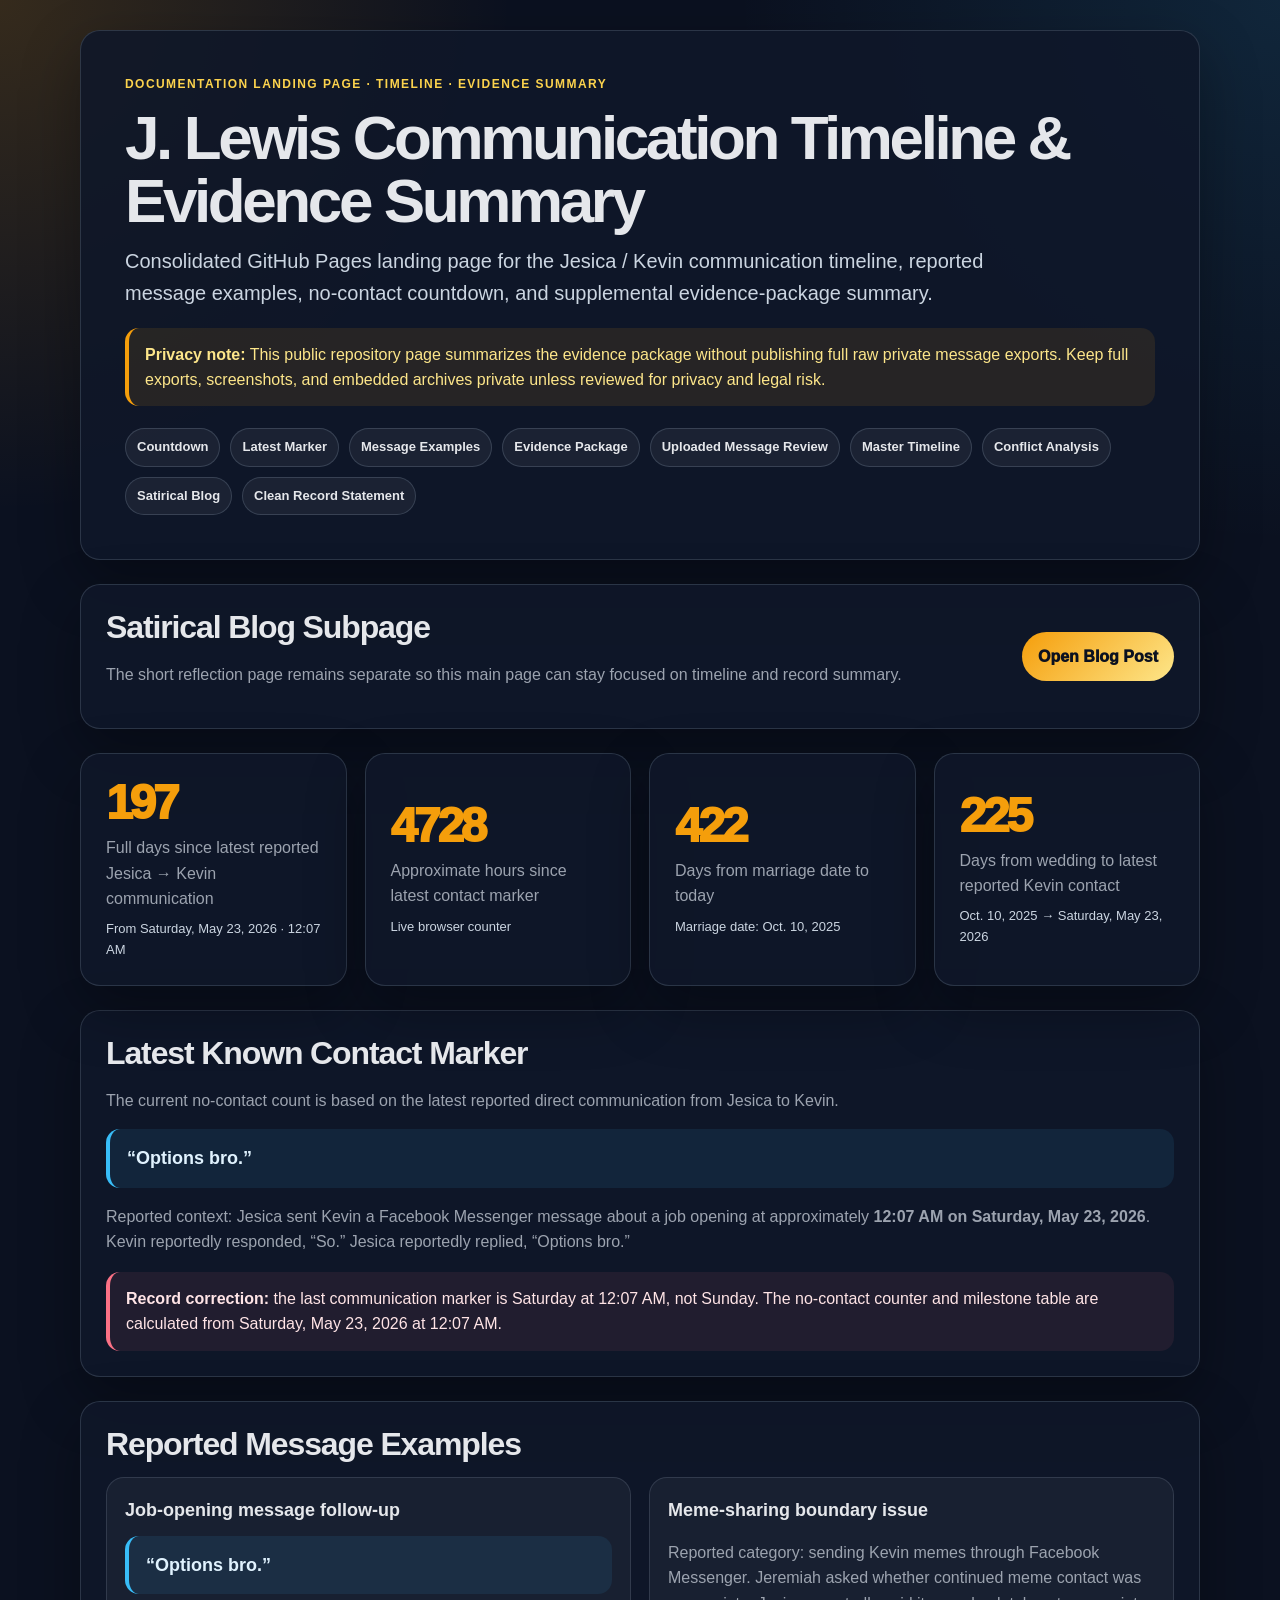
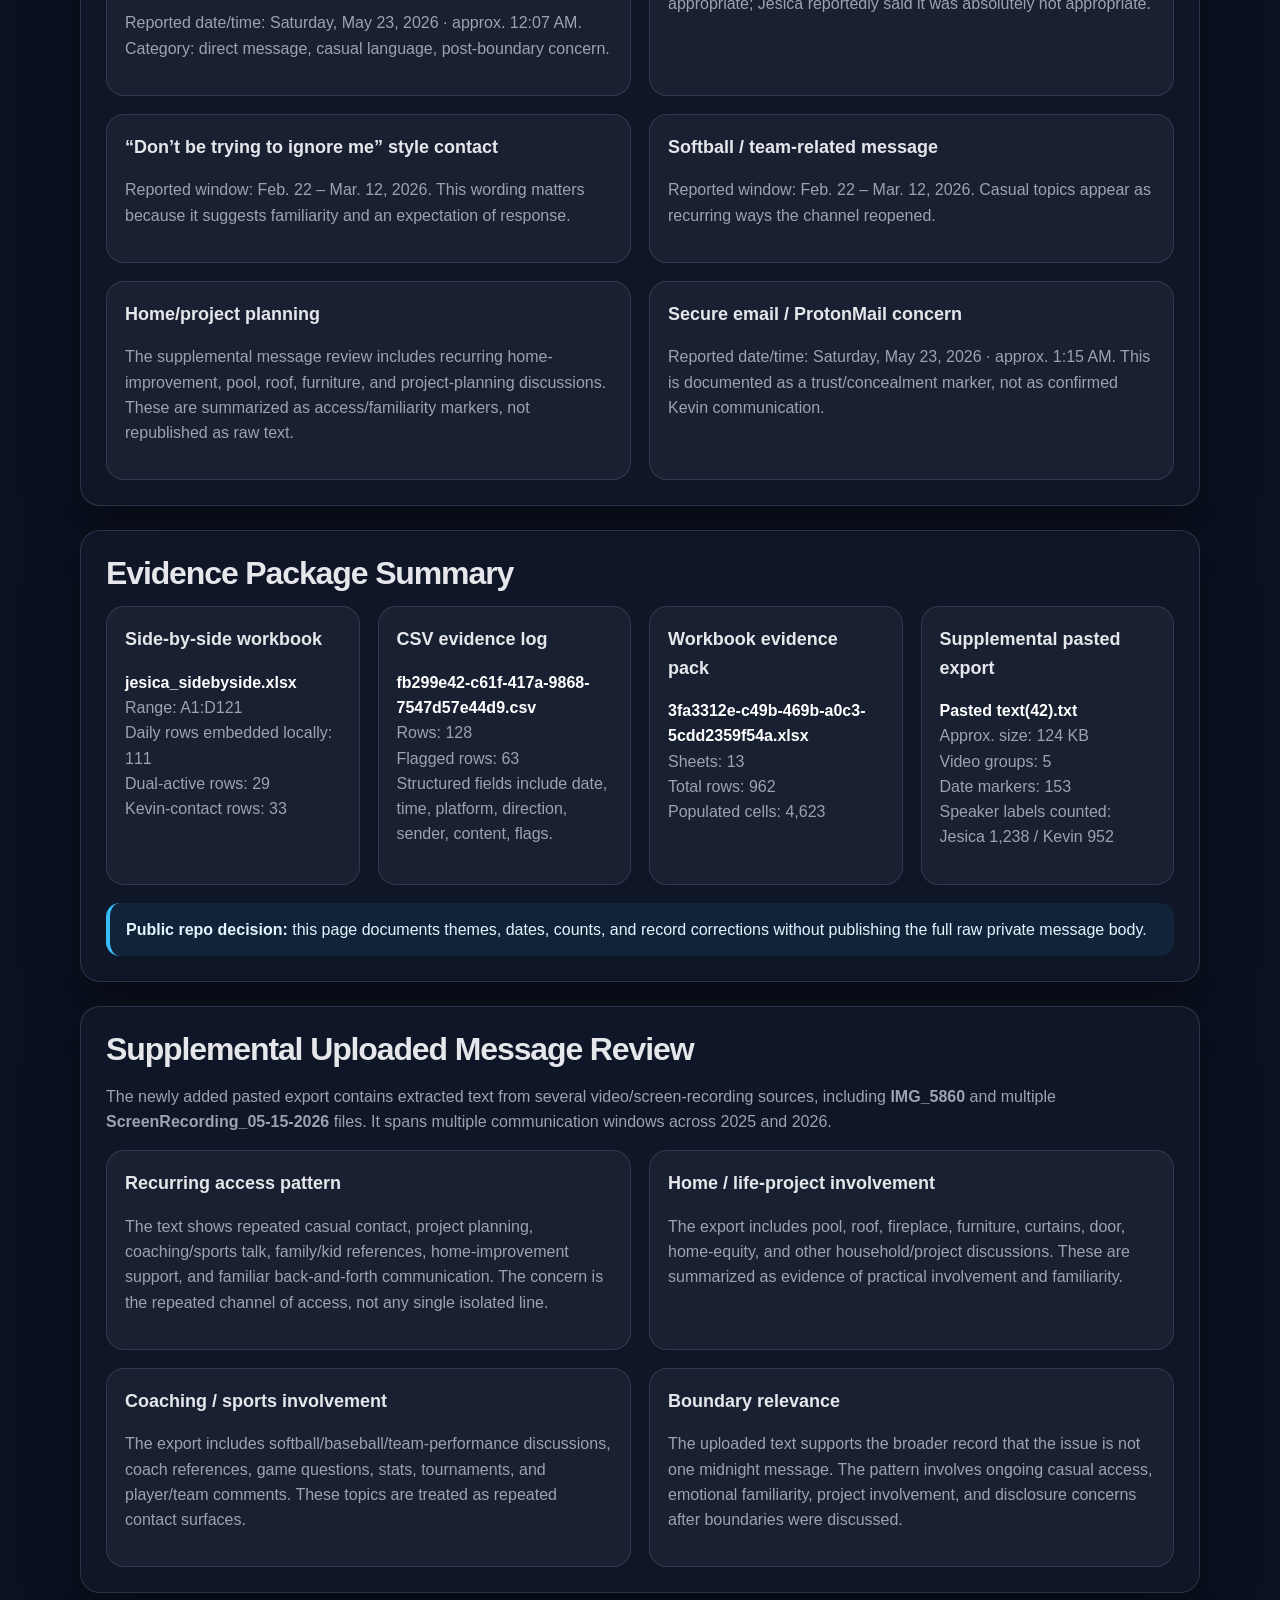
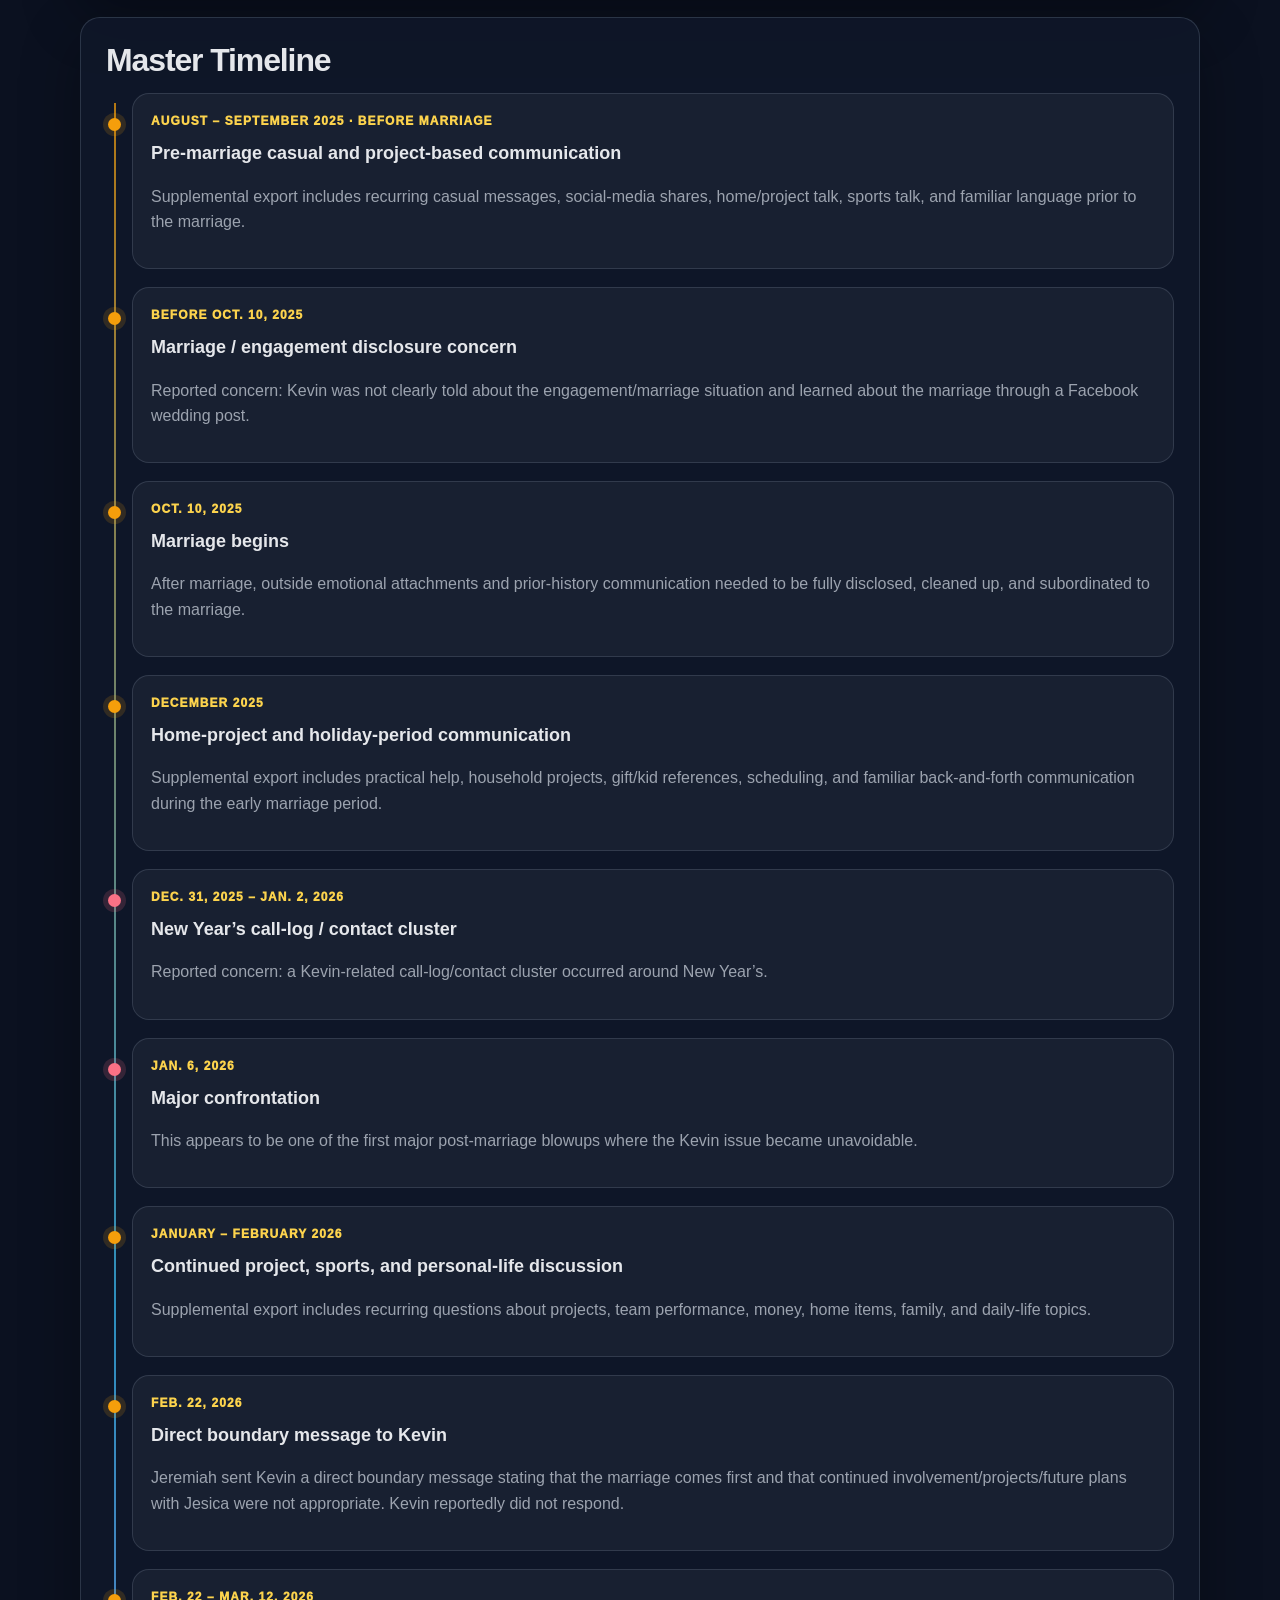
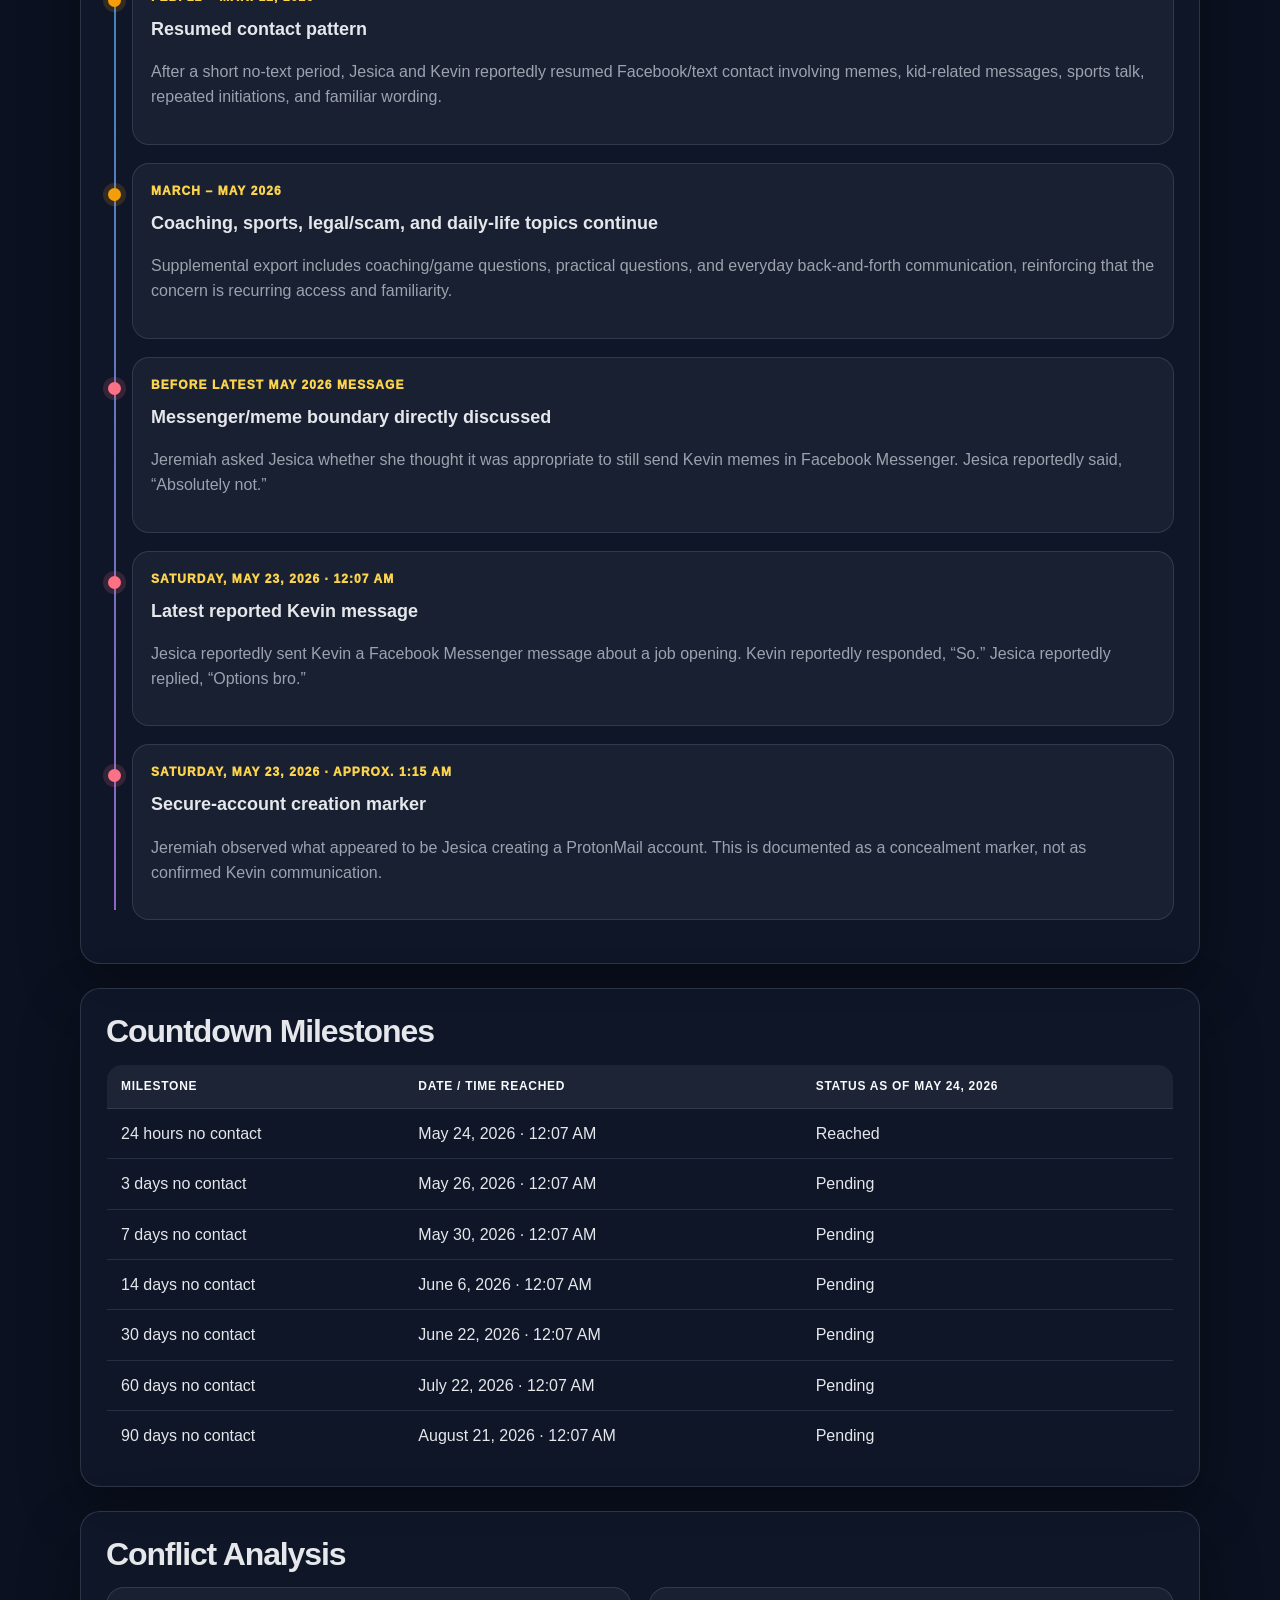
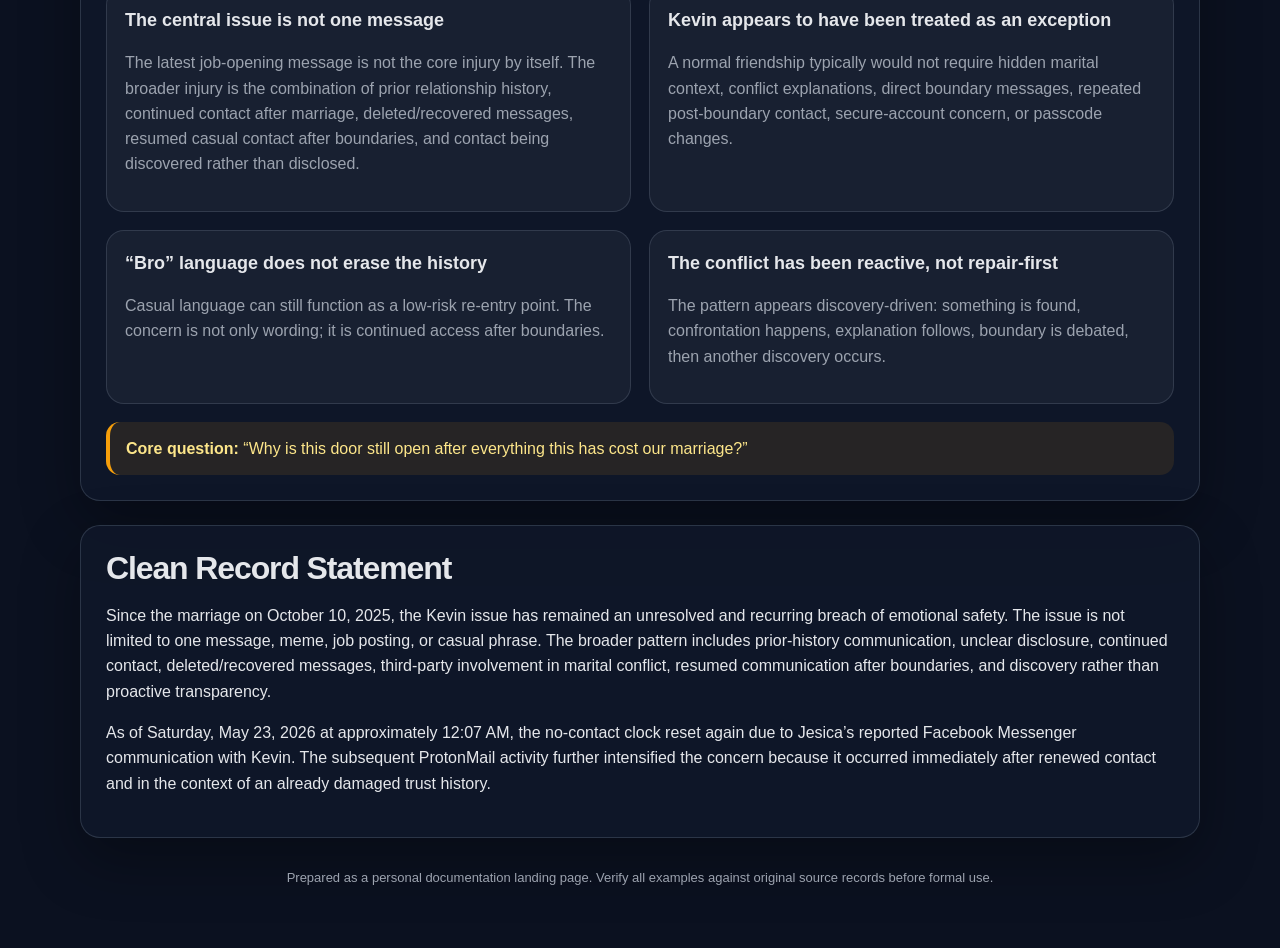
==== commit 0ad556fd: "Update main J Lewis timeline with corrected record and supplemental upload review" ====
--- a/index.html
+++ b/index.html
@@ -1,12 +1,20 @@
 <!DOCTYPE html>
 <html lang="en">
 <head>
+  <!-- Google tag (gtag.js) -->
+  <script async src="https://www.googletagmanager.com/gtag/js?id=G-VKFHMY0KLS"></script>
+  <script>
+    window.dataLayer = window.dataLayer || [];
+    function gtag(){dataLayer.push(arguments);}
+    gtag('js', new Date());
+    gtag('config', 'G-VKFHMY0KLS');
+  </script>
   <meta charset="utf-8" />
   <meta name="viewport" content="width=device-width, initial-scale=1" />
   <title>J. Lewis Documentation Timeline</title>
-  <meta name="description" content="Private documentation landing page for timeline, message examples, and evidence summary." />
+  <meta name="description" content="Documentation landing page for the J. Lewis communication timeline, evidence summary, and no-contact counter." />
   <style>
-    :root{--bg:#0b1120;--panel:#111827;--panel2:#1f2937;--text:#e5e7eb;--muted:#9ca3af;--line:#334155;--accent:#f59e0b;--blue:#38bdf8;--red:#fb7185;--green:#34d399;--radius:20px}*{box-sizing:border-box}body{margin:0;font-family:-apple-system,BlinkMacSystemFont,"Segoe UI",Roboto,Helvetica,Arial,sans-serif;background:radial-gradient(circle at top left,rgba(245,158,11,.18),transparent 32rem),radial-gradient(circle at top right,rgba(56,189,248,.12),transparent 34rem),var(--bg);color:var(--text);line-height:1.58}.wrap{width:min(1120px,calc(100% - 30px));margin:0 auto;padding:30px 0 60px}header,.card{background:rgba(15,23,42,.88);border:1px solid rgba(148,163,184,.22);border-radius:var(--radius);box-shadow:0 22px 60px rgba(0,0,0,.33)}header{padding:clamp(26px,4vw,44px)}.eyebrow{color:#fcd34d;text-transform:uppercase;letter-spacing:.12em;font-weight:900;font-size:12px;margin-bottom:12px}h1{font-size:clamp(34px,5vw,62px);line-height:1.02;letter-spacing:-.055em;margin:0 0 14px}h2{font-size:clamp(23px,3vw,32px);letter-spacing:-.035em;line-height:1.12;margin:0 0 14px}h3{font-size:18px;margin:0 0 8px}.subtitle{color:#cbd5e1;font-size:clamp(16px,2vw,20px);max-width:900px;margin:0}.notice,.callout{margin-top:18px;padding:14px 16px;border-radius:14px;border-left:4px solid var(--accent);background:rgba(245,158,11,.1);color:#fde68a}.callout.blue{border-color:var(--blue);background:rgba(56,189,248,.08);color:#dff6ff}.callout.red{border-color:var(--red);background:rgba(251,113,133,.08);color:#ffe4e6}.nav{display:flex;flex-wrap:wrap;gap:10px;margin-top:22px}.nav a,.pill{text-decoration:none;color:var(--text);border:1px solid rgba(148,163,184,.24);background:rgba(255,255,255,.055);border-radius:999px;padding:8px 11px;font-size:13px;font-weight:800}.nav a:hover{border-color:rgba(245,158,11,.7);color:#fde68a}section{margin-top:24px}.card{padding:clamp(18px,2.3vw,25px)}.grid{display:grid;gap:18px}.grid.two{grid-template-columns:repeat(2,minmax(0,1fr))}.grid.three{grid-template-columns:repeat(3,minmax(0,1fr))}.grid.four{grid-template-columns:repeat(4,minmax(0,1fr))}@media(max-width:900px){.grid.two,.grid.three,.grid.four{grid-template-columns:1fr}}.stat{min-height:136px;display:flex;flex-direction:column;justify-content:center;gap:8px}.num{font-size:48px;line-height:1;font-weight:950;letter-spacing:-.07em;color:var(--accent)}.label,.muted{color:var(--muted)}.sub{color:#cbd5e1;font-size:13px}.analysis-box{border:1px solid rgba(148,163,184,.20);border-radius:18px;background:rgba(255,255,255,.043);padding:18px}.analysis-box strong{color:#fff}.quote{margin:12px 0;padding:15px 17px;border-left:4px solid var(--blue);background:rgba(56,189,248,.09);border-radius:14px;color:#e0f2fe;font-size:18px;font-weight:750}.timeline{position:relative;padding-left:26px}.timeline:before{content:"";position:absolute;left:8px;top:10px;bottom:10px;width:2px;background:linear-gradient(var(--accent),var(--blue),#c084fc);opacity:.72}.event{position:relative;margin-bottom:18px;padding:18px;border:1px solid rgba(148,163,184,.20);border-radius:17px;background:rgba(255,255,255,.043)}.event:before{content:"";position:absolute;left:-25px;top:24px;width:13px;height:13px;border-radius:999px;background:var(--accent);box-shadow:0 0 0 5px rgba(245,158,11,.15)}.event.red:before{background:var(--red);box-shadow:0 0 0 5px rgba(251,113,133,.16)}.date{color:#fcd34d;font-weight:950;font-size:12px;letter-spacing:.09em;text-transform:uppercase;margin-bottom:8px}table{width:100%;border-collapse:collapse;overflow:hidden;border-radius:16px;border:1px solid rgba(148,163,184,.20);margin-top:12px}th,td{text-align:left;padding:12px 14px;border-bottom:1px solid rgba(148,163,184,.18);vertical-align:top}th{background:rgba(255,255,255,.06);color:#f8fafc;text-transform:uppercase;letter-spacing:.06em;font-size:12px}tr:last-child td{border-bottom:0}.footer{margin-top:30px;text-align:center;color:var(--muted);font-size:13px}.warn{color:#fecdd3}.ok{color:#bbf7d0}.blog-link{display:grid;grid-template-columns:1fr auto;gap:16px;align-items:center}.blog-link a{display:inline-flex;align-items:center;justify-content:center;text-decoration:none;border-radius:999px;padding:12px 16px;background:linear-gradient(135deg,#f59e0b,#fde68a);color:#0b1120;font-weight:950}@media(max-width:720px){.blog-link{grid-template-columns:1fr}.blog-link a{width:100%}}
+    :root{--bg:#0b1120;--panel:#111827;--text:#e5e7eb;--muted:#9ca3af;--line:#334155;--accent:#f59e0b;--blue:#38bdf8;--red:#fb7185;--green:#34d399;--radius:20px}*{box-sizing:border-box}html{scroll-behavior:smooth}body{margin:0;font-family:-apple-system,BlinkMacSystemFont,"Segoe UI",Roboto,Helvetica,Arial,sans-serif;background:radial-gradient(circle at top left,rgba(245,158,11,.18),transparent 32rem),radial-gradient(circle at top right,rgba(56,189,248,.12),transparent 34rem),var(--bg);color:var(--text);line-height:1.58}.wrap{width:min(1120px,calc(100% - 30px));margin:0 auto;padding:30px 0 60px}header,.card{background:rgba(15,23,42,.88);border:1px solid rgba(148,163,184,.22);border-radius:var(--radius);box-shadow:0 22px 60px rgba(0,0,0,.33)}header{padding:clamp(26px,4vw,44px)}.eyebrow{color:#fcd34d;text-transform:uppercase;letter-spacing:.12em;font-weight:900;font-size:12px;margin-bottom:12px}h1{font-size:clamp(34px,5vw,62px);line-height:1.02;letter-spacing:-.055em;margin:0 0 14px}h2{font-size:clamp(23px,3vw,32px);letter-spacing:-.035em;line-height:1.12;margin:0 0 14px}h3{font-size:18px;margin:0 0 8px}.subtitle{color:#cbd5e1;font-size:clamp(16px,2vw,20px);max-width:900px;margin:0}.notice,.callout{margin-top:18px;padding:14px 16px;border-radius:14px;border-left:4px solid var(--accent);background:rgba(245,158,11,.1);color:#fde68a}.callout.blue{border-color:var(--blue);background:rgba(56,189,248,.08);color:#dff6ff}.callout.red{border-color:var(--red);background:rgba(251,113,133,.08);color:#ffe4e6}.nav{display:flex;flex-wrap:wrap;gap:10px;margin-top:22px}.nav a,.pill{text-decoration:none;color:var(--text);border:1px solid rgba(148,163,184,.24);background:rgba(255,255,255,.055);border-radius:999px;padding:8px 11px;font-size:13px;font-weight:800}.nav a:hover{border-color:rgba(245,158,11,.7);color:#fde68a}section{margin-top:24px}.card{padding:clamp(18px,2.3vw,25px)}.grid{display:grid;gap:18px}.grid.two{grid-template-columns:repeat(2,minmax(0,1fr))}.grid.three{grid-template-columns:repeat(3,minmax(0,1fr))}.grid.four{grid-template-columns:repeat(4,minmax(0,1fr))}@media(max-width:900px){.grid.two,.grid.three,.grid.four{grid-template-columns:1fr}}.stat{min-height:136px;display:flex;flex-direction:column;justify-content:center;gap:8px}.num{font-size:48px;line-height:1;font-weight:950;letter-spacing:-.07em;color:var(--accent)}.label,.muted{color:var(--muted)}.sub{color:#cbd5e1;font-size:13px}.analysis-box{border:1px solid rgba(148,163,184,.20);border-radius:18px;background:rgba(255,255,255,.043);padding:18px}.analysis-box strong{color:#fff}.quote{margin:12px 0;padding:15px 17px;border-left:4px solid var(--blue);background:rgba(56,189,248,.09);border-radius:14px;color:#e0f2fe;font-size:18px;font-weight:750}.timeline{position:relative;padding-left:26px}.timeline:before{content:"";position:absolute;left:8px;top:10px;bottom:10px;width:2px;background:linear-gradient(var(--accent),var(--blue),#c084fc);opacity:.72}.event{position:relative;margin-bottom:18px;padding:18px;border:1px solid rgba(148,163,184,.20);border-radius:17px;background:rgba(255,255,255,.043)}.event:before{content:"";position:absolute;left:-25px;top:24px;width:13px;height:13px;border-radius:999px;background:var(--accent);box-shadow:0 0 0 5px rgba(245,158,11,.15)}.event.red:before{background:var(--red);box-shadow:0 0 0 5px rgba(251,113,133,.16)}.date{color:#fcd34d;font-weight:950;font-size:12px;letter-spacing:.09em;text-transform:uppercase;margin-bottom:8px}table{width:100%;border-collapse:collapse;overflow:hidden;border-radius:16px;border:1px solid rgba(148,163,184,.20);margin-top:12px}th,td{text-align:left;padding:12px 14px;border-bottom:1px solid rgba(148,163,184,.18);vertical-align:top}th{background:rgba(255,255,255,.06);color:#f8fafc;text-transform:uppercase;letter-spacing:.06em;font-size:12px}tr:last-child td{border-bottom:0}.footer{margin-top:30px;text-align:center;color:var(--muted);font-size:13px}.blog-link{display:grid;grid-template-columns:1fr auto;gap:16px;align-items:center}.blog-link a{display:inline-flex;align-items:center;justify-content:center;text-decoration:none;border-radius:999px;padding:12px 16px;background:linear-gradient(135deg,#f59e0b,#fde68a);color:#0b1120;font-weight:950}@media(max-width:720px){.blog-link{grid-template-columns:1fr}.blog-link a{width:100%}}
   </style>
 </head>
 <body>
@@ -14,92 +22,99 @@
     <header>
       <div class="eyebrow">Documentation landing page · timeline · evidence summary</div>
       <h1>J. Lewis Communication Timeline & Evidence Summary</h1>
-      <p class="subtitle">Consolidated GitHub Pages landing page for the Jesica / Kevin timeline, reported message examples, no-contact countdown, and uploaded evidence-package summary.</p>
-      <div class="notice"><strong>Privacy note:</strong> This public repository page intentionally summarizes the evidence package without publishing the full raw private message exports. Keep the full embedded HTML/archive private unless reviewed for privacy and legal risk.</div>
+      <p class="subtitle">Consolidated GitHub Pages landing page for the Jesica / Kevin communication timeline, reported message examples, no-contact countdown, and supplemental evidence-package summary.</p>
+      <div class="notice"><strong>Privacy note:</strong> This public repository page summarizes the evidence package without publishing full raw private message exports. Keep full exports, screenshots, and embedded archives private unless reviewed for privacy and legal risk.</div>
       <nav class="nav">
-        <a href="#countdown">Countdown</a><a href="#timeline">Master Timeline</a><a href="#messages">Message Examples</a><a href="#evidence">Evidence Package</a><a href="#analysis">Conflict Analysis</a><a href="nothing-to-worry-about.html">Satirical Blog</a><a href="#clean">Clean Record Statement</a>
+        <a href="#countdown">Countdown</a><a href="#latest">Latest Marker</a><a href="#messages">Message Examples</a><a href="#evidence">Evidence Package</a><a href="#upload-review">Uploaded Message Review</a><a href="#timeline">Master Timeline</a><a href="#analysis">Conflict Analysis</a><a href="nothing-to-worry-about.html">Satirical Blog</a><a href="#clean">Clean Record Statement</a>
       </nav>
     </header>
 
     <section class="card blog-link">
       <div>
         <h2>Satirical Blog Subpage</h2>
-        <p class="muted">The Gcode Max satirical blog post has been moved to its own subpage so this original timeline/evidence landing page remains intact.</p>
+        <p class="muted">The short reflection page remains separate so this main page can stay focused on timeline and record summary.</p>
       </div>
       <a href="nothing-to-worry-about.html">Open Blog Post</a>
     </section>
 
     <section id="countdown" class="grid four">
-      <div class="card stat"><div class="num" id="daysNoContact">0</div><div class="label">Full days since latest reported Jesica → Kevin communication</div><div class="sub">From May 24, 2026 · 12:05 AM</div></div>
+      <div class="card stat"><div class="num" id="daysNoContact">0</div><div class="label">Full days since latest reported Jesica → Kevin communication</div><div class="sub">From Saturday, May 23, 2026 · 12:07 AM</div></div>
       <div class="card stat"><div class="num" id="hoursNoContact">0</div><div class="label">Approximate hours since latest contact marker</div><div class="sub">Live browser counter</div></div>
       <div class="card stat"><div class="num" id="daysSinceWedding">0</div><div class="label">Days from marriage date to today</div><div class="sub">Marriage date: Oct. 10, 2025</div></div>
-      <div class="card stat"><div class="num">226</div><div class="label">Days from wedding to latest reported Kevin contact</div><div class="sub">Oct. 10, 2025 → May 24, 2026</div></div>
+      <div class="card stat"><div class="num">225</div><div class="label">Days from wedding to latest reported Kevin contact</div><div class="sub">Oct. 10, 2025 → Saturday, May 23, 2026</div></div>
     </section>
 
-    <section class="card">
+    <section id="latest" class="card">
       <h2>Latest Known Contact Marker</h2>
       <p class="muted">The current no-contact count is based on the latest reported direct communication from Jesica to Kevin.</p>
       <div class="quote">“Options bro.”</div>
-      <p class="muted">Reported context: Jesica sent Kevin a Facebook Messenger message about a job opening at approximately <strong>12:05 AM on May 24, 2026</strong>. Kevin reportedly responded, “So.” Jesica reportedly replied, “Options bro.”</p>
-      <div class="callout red"><strong>Why this matters:</strong> the message may sound casual in isolation, but the timing and history make it significant because it occurred after prior conflict, prior boundary discussions, and an expectation that Kevin-related communication would be disclosed immediately.</div>
+      <p class="muted">Reported context: Jesica sent Kevin a Facebook Messenger message about a job opening at approximately <strong>12:07 AM on Saturday, May 23, 2026</strong>. Kevin reportedly responded, “So.” Jesica reportedly replied, “Options bro.”</p>
+      <div class="callout red"><strong>Record correction:</strong> the last communication marker is Saturday at 12:07 AM, not Sunday. The no-contact counter and milestone table are calculated from Saturday, May 23, 2026 at 12:07 AM.</div>
     </section>
 
     <section id="messages" class="card">
       <h2>Reported Message Examples</h2>
       <div class="grid two">
-        <div class="analysis-box"><h3>Job-opening message follow-up</h3><div class="quote">“Options bro.”</div><p class="muted">Reported date/time: May 24, 2026 · approx. 12:05 AM. Category: direct message, casual language, post-boundary concern.</p></div>
+        <div class="analysis-box"><h3>Job-opening message follow-up</h3><div class="quote">“Options bro.”</div><p class="muted">Reported date/time: Saturday, May 23, 2026 · approx. 12:07 AM. Category: direct message, casual language, post-boundary concern.</p></div>
         <div class="analysis-box"><h3>Meme-sharing boundary issue</h3><p class="muted">Reported category: sending Kevin memes through Facebook Messenger. Jeremiah asked whether continued meme contact was appropriate; Jesica reportedly said it was absolutely not appropriate.</p></div>
         <div class="analysis-box"><h3>“Don’t be trying to ignore me” style contact</h3><p class="muted">Reported window: Feb. 22 – Mar. 12, 2026. This wording matters because it suggests familiarity and an expectation of response.</p></div>
-        <div class="analysis-box"><h3>Softball / team-related message</h3><p class="muted">Reported window: Feb. 22 – Mar. 12, 2026. Casual topics became a recurring way the channel reopened.</p></div>
-        <div class="analysis-box"><h3>Sharing marital conflict with Kevin</h3><p class="muted">Reported around Feb. 22, 2026. Category: third-party conflict, marital privacy, triangulation concern.</p></div>
-        <div class="analysis-box"><h3>Secure email / ProtonMail concern</h3><p class="muted">Reported date/time: May 24, 2026 · approx. 1:15 AM. This is not documented as a confirmed Kevin message, but as a trust/concealment marker because of the timing.</p></div>
+        <div class="analysis-box"><h3>Softball / team-related message</h3><p class="muted">Reported window: Feb. 22 – Mar. 12, 2026. Casual topics appear as recurring ways the channel reopened.</p></div>
+        <div class="analysis-box"><h3>Home/project planning</h3><p class="muted">The supplemental message review includes recurring home-improvement, pool, roof, furniture, and project-planning discussions. These are summarized as access/familiarity markers, not republished as raw text.</p></div>
+        <div class="analysis-box"><h3>Secure email / ProtonMail concern</h3><p class="muted">Reported date/time: Saturday, May 23, 2026 · approx. 1:15 AM. This is documented as a trust/concealment marker, not as confirmed Kevin communication.</p></div>
       </div>
     </section>
 
     <section id="evidence" class="card">
-      <h2>Uploaded Evidence Package Summary</h2>
+      <h2>Evidence Package Summary</h2>
       <div class="grid four">
         <div class="analysis-box"><h3>Side-by-side workbook</h3><p class="muted"><strong>jesica_sidebyside.xlsx</strong><br>Range: A1:D121<br>Daily rows embedded locally: 111<br>Dual-active rows: 29<br>Kevin-contact rows: 33</p></div>
         <div class="analysis-box"><h3>CSV evidence log</h3><p class="muted"><strong>fb299e42-c61f-417a-9868-7547d57e44d9.csv</strong><br>Rows: 128<br>Flagged rows: 63<br>Structured fields include date, time, platform, direction, sender, content, flags.</p></div>
         <div class="analysis-box"><h3>Workbook evidence pack</h3><p class="muted"><strong>3fa3312e-c49b-469b-a0c3-5cdd2359f54a.xlsx</strong><br>Sheets: 13<br>Total rows: 962<br>Populated cells: 4,623</p></div>
-        <div class="analysis-box"><h3>Full local HTML artifact</h3><p class="muted">A full embedded evidence page was generated locally as <strong>jesica-kevin-full-evidence-page.html</strong>. That version includes searchable raw embedded tables and should be stored privately.</p></div>
+        <div class="analysis-box"><h3>Supplemental pasted export</h3><p class="muted"><strong>Pasted text(42).txt</strong><br>Approx. size: 124 KB<br>Video groups: 5<br>Date markers: 153<br>Speaker labels counted: Jesica 1,238 / Kevin 952</p></div>
       </div>
-      <div class="callout blue"><strong>Public repo decision:</strong> this GitHub Pages landing page preserves the structure, timeline, and counts without publishing the raw private message exports in the public repository.</div>
+      <div class="callout blue"><strong>Public repo decision:</strong> this page documents themes, dates, counts, and record corrections without publishing the full raw private message body.</div>
+    </section>
+
+    <section id="upload-review" class="card">
+      <h2>Supplemental Uploaded Message Review</h2>
+      <p class="muted">The newly added pasted export contains extracted text from several video/screen-recording sources, including <strong>IMG_5860</strong> and multiple <strong>ScreenRecording_05-15-2026</strong> files. It spans multiple communication windows across 2025 and 2026.</p>
+      <div class="grid two">
+        <div class="analysis-box"><h3>Recurring access pattern</h3><p class="muted">The text shows repeated casual contact, project planning, coaching/sports talk, family/kid references, home-improvement support, and familiar back-and-forth communication. The concern is the repeated channel of access, not any single isolated line.</p></div>
+        <div class="analysis-box"><h3>Home / life-project involvement</h3><p class="muted">The export includes pool, roof, fireplace, furniture, curtains, door, home-equity, and other household/project discussions. These are summarized as evidence of practical involvement and familiarity.</p></div>
+        <div class="analysis-box"><h3>Coaching / sports involvement</h3><p class="muted">The export includes softball/baseball/team-performance discussions, coach references, game questions, stats, tournaments, and player/team comments. These topics are treated as repeated contact surfaces.</p></div>
+        <div class="analysis-box"><h3>Boundary relevance</h3><p class="muted">The uploaded text supports the broader record that the issue is not one midnight message. The pattern involves ongoing casual access, emotional familiarity, project involvement, and disclosure concerns after boundaries were discussed.</p></div>
+      </div>
     </section>
 
     <section id="timeline" class="card">
       <h2>Master Timeline</h2>
       <div class="timeline">
-        <article class="event"><div class="date">June 2025 · Before marriage</div><h3>Friendship / attachment framing appears</h3><p class="muted">Reported messages included Jesica telling Kevin she did not want “love,” a “committed relationship,” “obligation,” or “one else’s bullshit,” and preferred “a friend.” There was also reported language about distance keeping the chase alive.</p></article>
-        <article class="event"><div class="date">September 2025 · Before marriage</div><h3>Kevin appears under “Andrew” context</h3><p class="muted">Kevin appears in the history under the alias or alternate name “Andrew.” This is a trust marker because it complicates whether the relationship was fully transparent.</p></article>
+        <article class="event"><div class="date">August – September 2025 · Before marriage</div><h3>Pre-marriage casual and project-based communication</h3><p class="muted">Supplemental export includes recurring casual messages, social-media shares, home/project talk, sports talk, and familiar language prior to the marriage.</p></article>
         <article class="event"><div class="date">Before Oct. 10, 2025</div><h3>Marriage / engagement disclosure concern</h3><p class="muted">Reported concern: Kevin was not clearly told about the engagement/marriage situation and learned about the marriage through a Facebook wedding post.</p></article>
-        <article class="event"><div class="date">Oct. 10, 2025</div><h3>Marriage begins</h3><p class="muted">After marriage, outside emotional attachments, especially with prior romantic/sexual history, needed to be fully disclosed, cleaned up, and subordinated to the marriage.</p></article>
-        <article class="event"><div class="date">Early marriage period</div><h3>Deleted/recovered messages and continued private channel</h3><p class="muted">Reported issues included deleted/recovered messages, solo project/travel conflict, Netflix/Amazon/FaceTime coordination, and Jesica telling Kevin that Jeremiah “doesn’t understand the dynamic.”</p></article>
-        <article class="event red"><div class="date">Dec. 31, 2025 – Jan. 2, 2026</div><h3>New Year’s call-log cluster</h3><p class="muted">Reported concern: a Kevin-related call-log cluster occurred around New Year’s.</p></article>
-        <article class="event red"><div class="date">Jan. 2, 2026</div><h3>Recorded call reference</h3><p class="muted">A recorded call was referenced in prior discussion, suggesting the conflict had escalated into evidence preservation and defensive documentation.</p></article>
+        <article class="event"><div class="date">Oct. 10, 2025</div><h3>Marriage begins</h3><p class="muted">After marriage, outside emotional attachments and prior-history communication needed to be fully disclosed, cleaned up, and subordinated to the marriage.</p></article>
+        <article class="event"><div class="date">December 2025</div><h3>Home-project and holiday-period communication</h3><p class="muted">Supplemental export includes practical help, household projects, gift/kid references, scheduling, and familiar back-and-forth communication during the early marriage period.</p></article>
+        <article class="event red"><div class="date">Dec. 31, 2025 – Jan. 2, 2026</div><h3>New Year’s call-log / contact cluster</h3><p class="muted">Reported concern: a Kevin-related call-log/contact cluster occurred around New Year’s.</p></article>
         <article class="event red"><div class="date">Jan. 6, 2026</div><h3>Major confrontation</h3><p class="muted">This appears to be one of the first major post-marriage blowups where the Kevin issue became unavoidable.</p></article>
-        <article class="event"><div class="date">February 2026</div><h3>Softball/team involvement and Kevin-related contact</h3><p class="muted">Kevin was not just a private-message issue. He appeared to touch areas of family, activities, projects, social life, or team-related conversations.</p></article>
+        <article class="event"><div class="date">January – February 2026</div><h3>Continued project, sports, and personal-life discussion</h3><p class="muted">Supplemental export includes recurring questions about projects, team performance, money, home items, family, and daily-life topics.</p></article>
         <article class="event"><div class="date">Feb. 22, 2026</div><h3>Direct boundary message to Kevin</h3><p class="muted">Jeremiah sent Kevin a direct boundary message stating that the marriage comes first and that continued involvement/projects/future plans with Jesica were not appropriate. Kevin reportedly did not respond.</p></article>
-        <article class="event"><div class="date">Around Feb. 22, 2026</div><h3>Marital conflict shared with Kevin</h3><p class="muted">Reported concern: Jesica sent Kevin a recording or otherwise framed Jeremiah as insecure, placing Kevin inside the marriage conflict.</p></article>
         <article class="event"><div class="date">Feb. 22 – Mar. 12, 2026</div><h3>Resumed contact pattern</h3><p class="muted">After a short no-text period, Jesica and Kevin reportedly resumed Facebook/text contact involving memes, kid-related messages, sports talk, repeated initiations, and familiar wording.</p></article>
-        <article class="event"><div class="date">March 2026</div><h3>Marriage-boundary analysis phase</h3><p class="muted">Key themes included recent sexual history, hidden engagement/marriage, conflict venting, resumed communication, emotional validation during marital stress, and the need for loyalty, emotional exclusivity, transparency, and safety.</p></article>
+        <article class="event"><div class="date">March – May 2026</div><h3>Coaching, sports, legal/scam, and daily-life topics continue</h3><p class="muted">Supplemental export includes coaching/game questions, practical questions, and everyday back-and-forth communication, reinforcing that the concern is recurring access and familiarity.</p></article>
         <article class="event red"><div class="date">Before latest May 2026 message</div><h3>Messenger/meme boundary directly discussed</h3><p class="muted">Jeremiah asked Jesica whether she thought it was appropriate to still send Kevin memes in Facebook Messenger. Jesica reportedly said, “Absolutely not.”</p></article>
-        <article class="event red"><div class="date">May 24, 2026 · 12:05 AM</div><h3>Latest reported Kevin message</h3><p class="muted">Jesica reportedly sent Kevin a Facebook Messenger message about a job opening. Kevin reportedly responded, “So.” Jesica reportedly replied, “Options bro.”</p></article>
-        <article class="event red"><div class="date">May 24, 2026 · approx. 1:15 AM</div><h3>Secure-account creation marker</h3><p class="muted">Jeremiah observed what appeared to be Jesica creating a ProtonMail account. This is documented as a concealment marker, not as confirmed Kevin communication.</p></article>
-        <article class="event red"><div class="date">May 24, 2026 · afterward</div><h3>Phone passcode changed</h3><p class="muted">Jeremiah tried to access Jesica’s phone and she reportedly changed the passcode, increasing the privacy-vs-transparency conflict spiral.</p></article>
+        <article class="event red"><div class="date">Saturday, May 23, 2026 · 12:07 AM</div><h3>Latest reported Kevin message</h3><p class="muted">Jesica reportedly sent Kevin a Facebook Messenger message about a job opening. Kevin reportedly responded, “So.” Jesica reportedly replied, “Options bro.”</p></article>
+        <article class="event red"><div class="date">Saturday, May 23, 2026 · approx. 1:15 AM</div><h3>Secure-account creation marker</h3><p class="muted">Jeremiah observed what appeared to be Jesica creating a ProtonMail account. This is documented as a concealment marker, not as confirmed Kevin communication.</p></article>
       </div>
     </section>
 
     <section class="card">
       <h2>Countdown Milestones</h2>
-      <table><thead><tr><th>Milestone</th><th>Date / Time Reached</th><th>Status as of May 24, 2026</th></tr></thead><tbody><tr><td>24 hours no contact</td><td>May 25, 2026 · 12:05 AM</td><td>Pending</td></tr><tr><td>3 days no contact</td><td>May 27, 2026 · 12:05 AM</td><td>Pending</td></tr><tr><td>7 days no contact</td><td>May 31, 2026 · 12:05 AM</td><td>Pending</td></tr><tr><td>14 days no contact</td><td>June 7, 2026 · 12:05 AM</td><td>Pending</td></tr><tr><td>30 days no contact</td><td>June 23, 2026 · 12:05 AM</td><td>Pending</td></tr><tr><td>60 days no contact</td><td>July 23, 2026 · 12:05 AM</td><td>Pending</td></tr><tr><td>90 days no contact</td><td>August 22, 2026 · 12:05 AM</td><td>Pending</td></tr></tbody></table>
+      <table><thead><tr><th>Milestone</th><th>Date / Time Reached</th><th>Status as of May 24, 2026</th></tr></thead><tbody><tr><td>24 hours no contact</td><td>May 24, 2026 · 12:07 AM</td><td>Reached</td></tr><tr><td>3 days no contact</td><td>May 26, 2026 · 12:07 AM</td><td>Pending</td></tr><tr><td>7 days no contact</td><td>May 30, 2026 · 12:07 AM</td><td>Pending</td></tr><tr><td>14 days no contact</td><td>June 6, 2026 · 12:07 AM</td><td>Pending</td></tr><tr><td>30 days no contact</td><td>June 22, 2026 · 12:07 AM</td><td>Pending</td></tr><tr><td>60 days no contact</td><td>July 22, 2026 · 12:07 AM</td><td>Pending</td></tr><tr><td>90 days no contact</td><td>August 21, 2026 · 12:07 AM</td><td>Pending</td></tr></tbody></table>
     </section>
 
     <section id="analysis" class="card">
       <h2>Conflict Analysis</h2>
       <div class="grid two">
-        <div class="analysis-box"><h3>The central issue is not one message</h3><p class="muted">The latest job-opening message is not the core injury by itself. The broader injury is the combination of prior relationship history, unclear disclosure, continued communication after marriage, deleted/recovered messages, conflict-sharing with Kevin, resumed casual contact after boundaries, and contact being discovered rather than disclosed.</p></div>
-        <div class="analysis-box"><h3>Kevin appears to have been treated as an exception</h3><p class="muted">A normal friendship typically would not require aliases, hidden marital context, conflict explanations, direct boundary messages, repeated post-boundary contact, secure-account concern, or passcode changes.</p></div>
+        <div class="analysis-box"><h3>The central issue is not one message</h3><p class="muted">The latest job-opening message is not the core injury by itself. The broader injury is the combination of prior relationship history, continued contact after marriage, deleted/recovered messages, resumed casual contact after boundaries, and contact being discovered rather than disclosed.</p></div>
+        <div class="analysis-box"><h3>Kevin appears to have been treated as an exception</h3><p class="muted">A normal friendship typically would not require hidden marital context, conflict explanations, direct boundary messages, repeated post-boundary contact, secure-account concern, or passcode changes.</p></div>
         <div class="analysis-box"><h3>“Bro” language does not erase the history</h3><p class="muted">Casual language can still function as a low-risk re-entry point. The concern is not only wording; it is continued access after boundaries.</p></div>
         <div class="analysis-box"><h3>The conflict has been reactive, not repair-first</h3><p class="muted">The pattern appears discovery-driven: something is found, confrontation happens, explanation follows, boundary is debated, then another discovery occurs.</p></div>
       </div>
@@ -108,14 +123,14 @@
 
     <section id="clean" class="card">
       <h2>Clean Record Statement</h2>
-      <p>Since the marriage on October 10, 2025, the Kevin issue has remained an unresolved and recurring breach of emotional safety. The issue is not limited to one message, meme, job posting, or casual phrase. The broader pattern includes prior romantic/sexual history, unclear disclosure, continued contact, deleted/recovered messages, third-party involvement in marital conflict, resumed communication after boundaries, and discovery rather than proactive transparency.</p>
-      <p>As of May 24, 2026 at approximately 12:05 AM, the no-contact clock reset again due to Jesica’s reported Facebook Messenger communication with Kevin. The subsequent ProtonMail activity and passcode change further intensified the concern because they occurred immediately after renewed contact and in the context of an already damaged trust history.</p>
+      <p>Since the marriage on October 10, 2025, the Kevin issue has remained an unresolved and recurring breach of emotional safety. The issue is not limited to one message, meme, job posting, or casual phrase. The broader pattern includes prior-history communication, unclear disclosure, continued contact, deleted/recovered messages, third-party involvement in marital conflict, resumed communication after boundaries, and discovery rather than proactive transparency.</p>
+      <p>As of Saturday, May 23, 2026 at approximately 12:07 AM, the no-contact clock reset again due to Jesica’s reported Facebook Messenger communication with Kevin. The subsequent ProtonMail activity further intensified the concern because it occurred immediately after renewed contact and in the context of an already damaged trust history.</p>
     </section>
 
     <div class="footer">Prepared as a personal documentation landing page. Verify all examples against original source records before formal use.</div>
   </main>
   <script>
-    const latestContact = new Date("2026-05-24T00:05:00-05:00");
+    const latestContact = new Date("2026-05-23T00:07:00-05:00");
     const weddingDate = new Date("2025-10-10T00:00:00-05:00");
     function wholeDaysBetween(a,b){return Math.max(0,Math.floor((b.getTime()-a.getTime())/(1000*60*60*24)))}
     function wholeHoursBetween(a,b){return Math.max(0,Math.floor((b.getTime()-a.getTime())/(1000*60*60)))}
@@ -123,4 +138,4 @@
     updateCounters();setInterval(updateCounters,60000);
   </script>
 </body>
-</html>+</html>
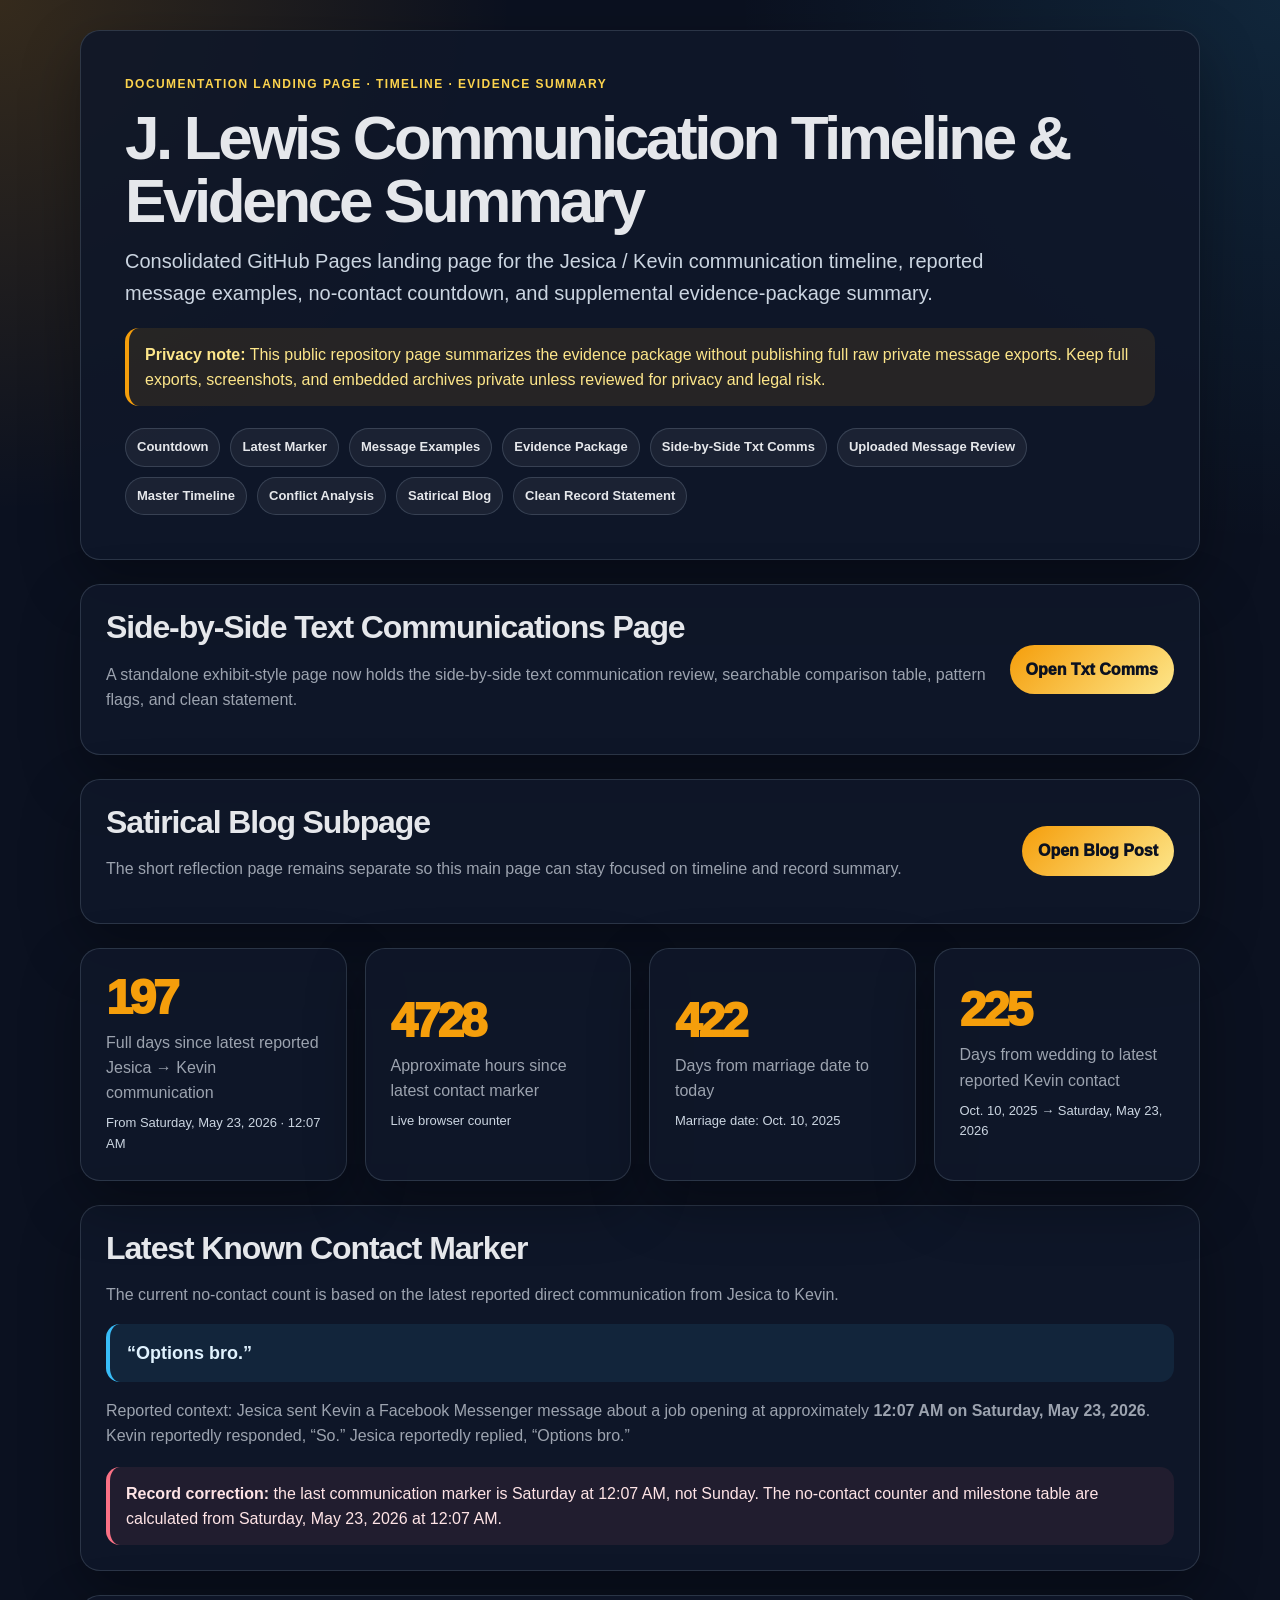
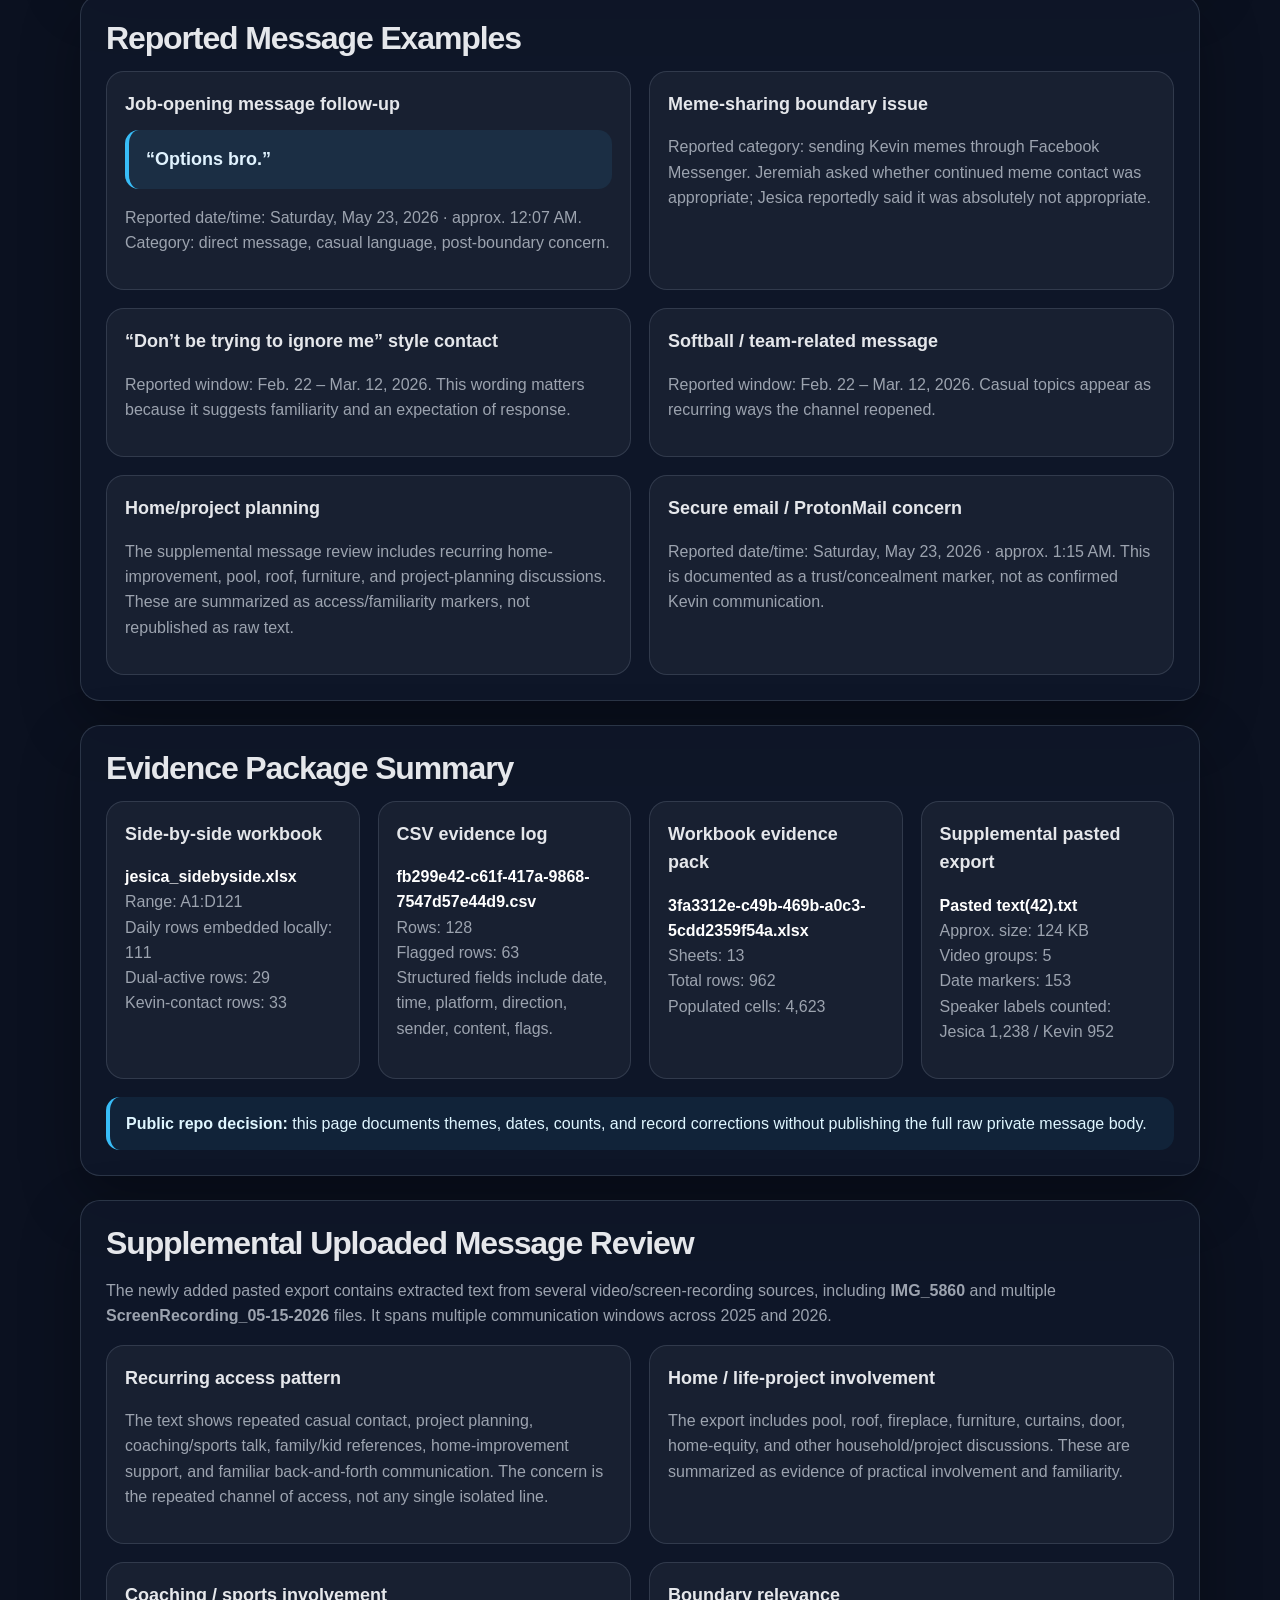
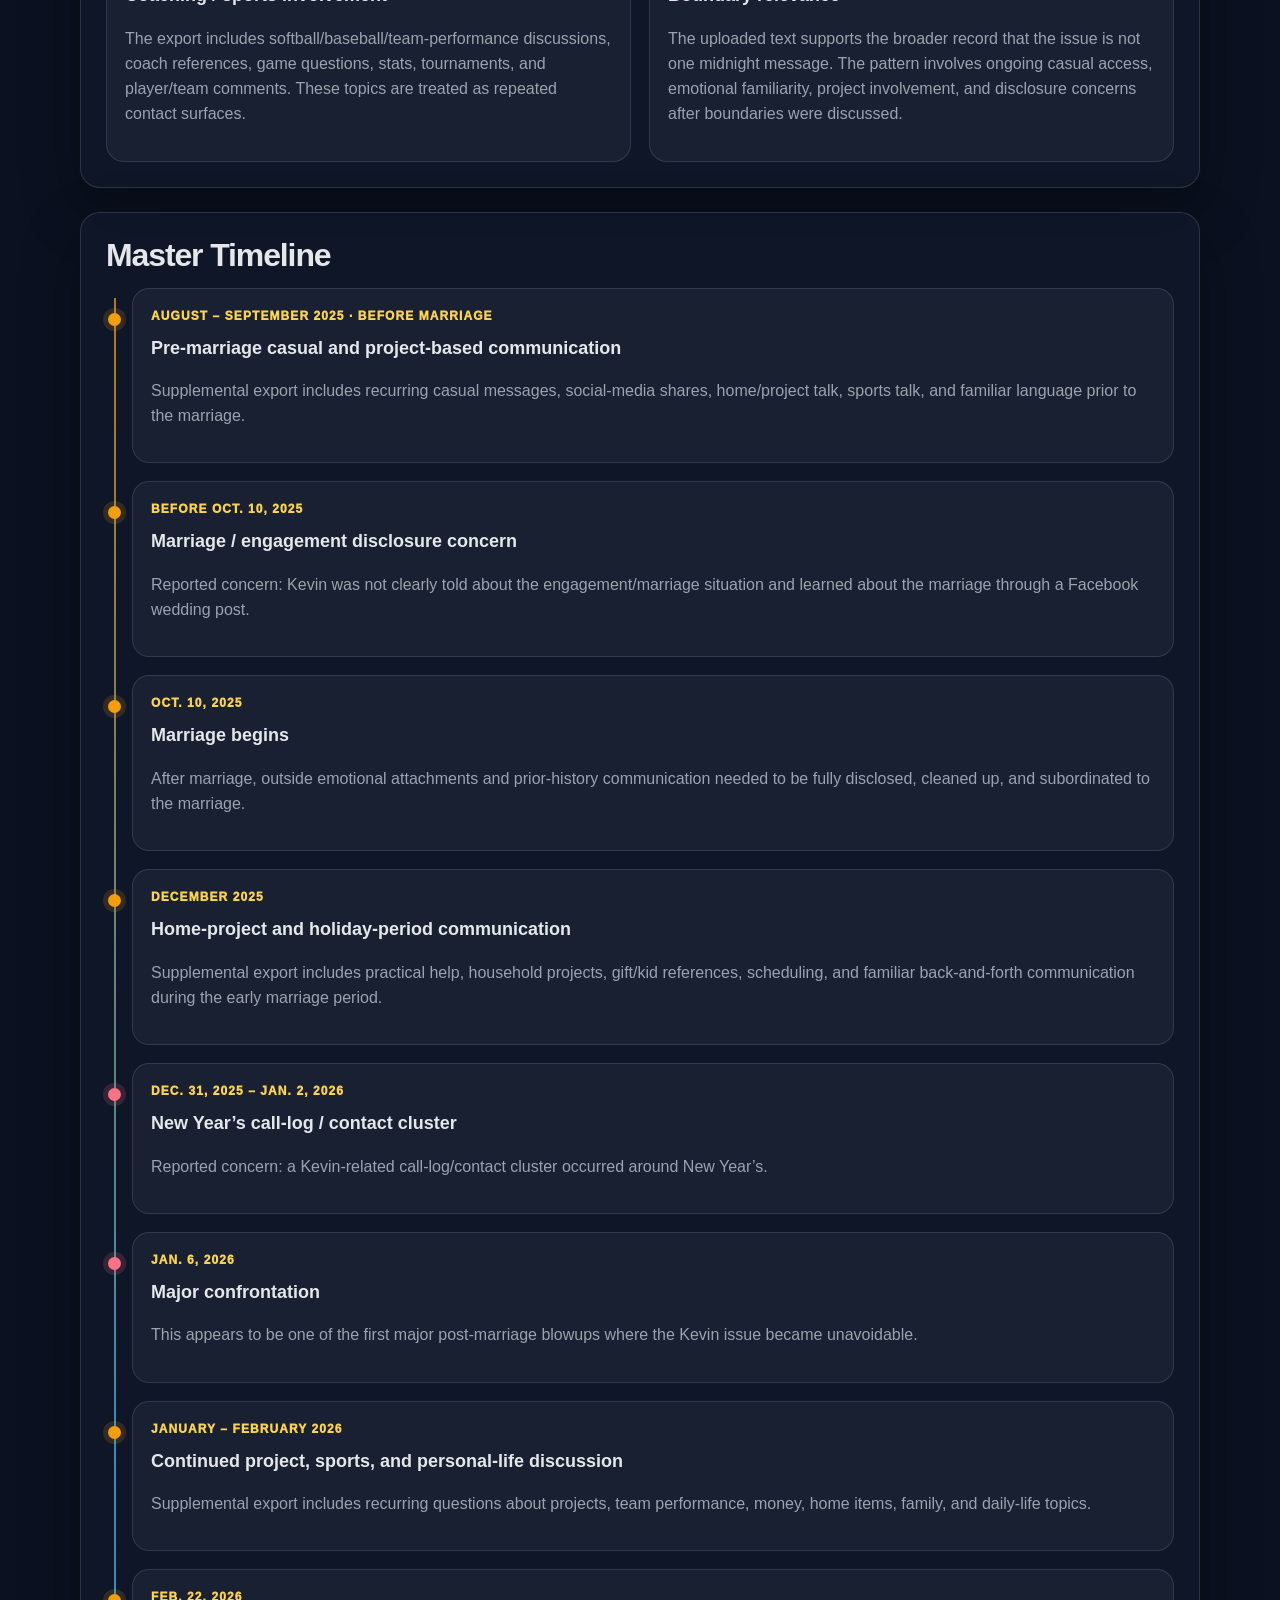
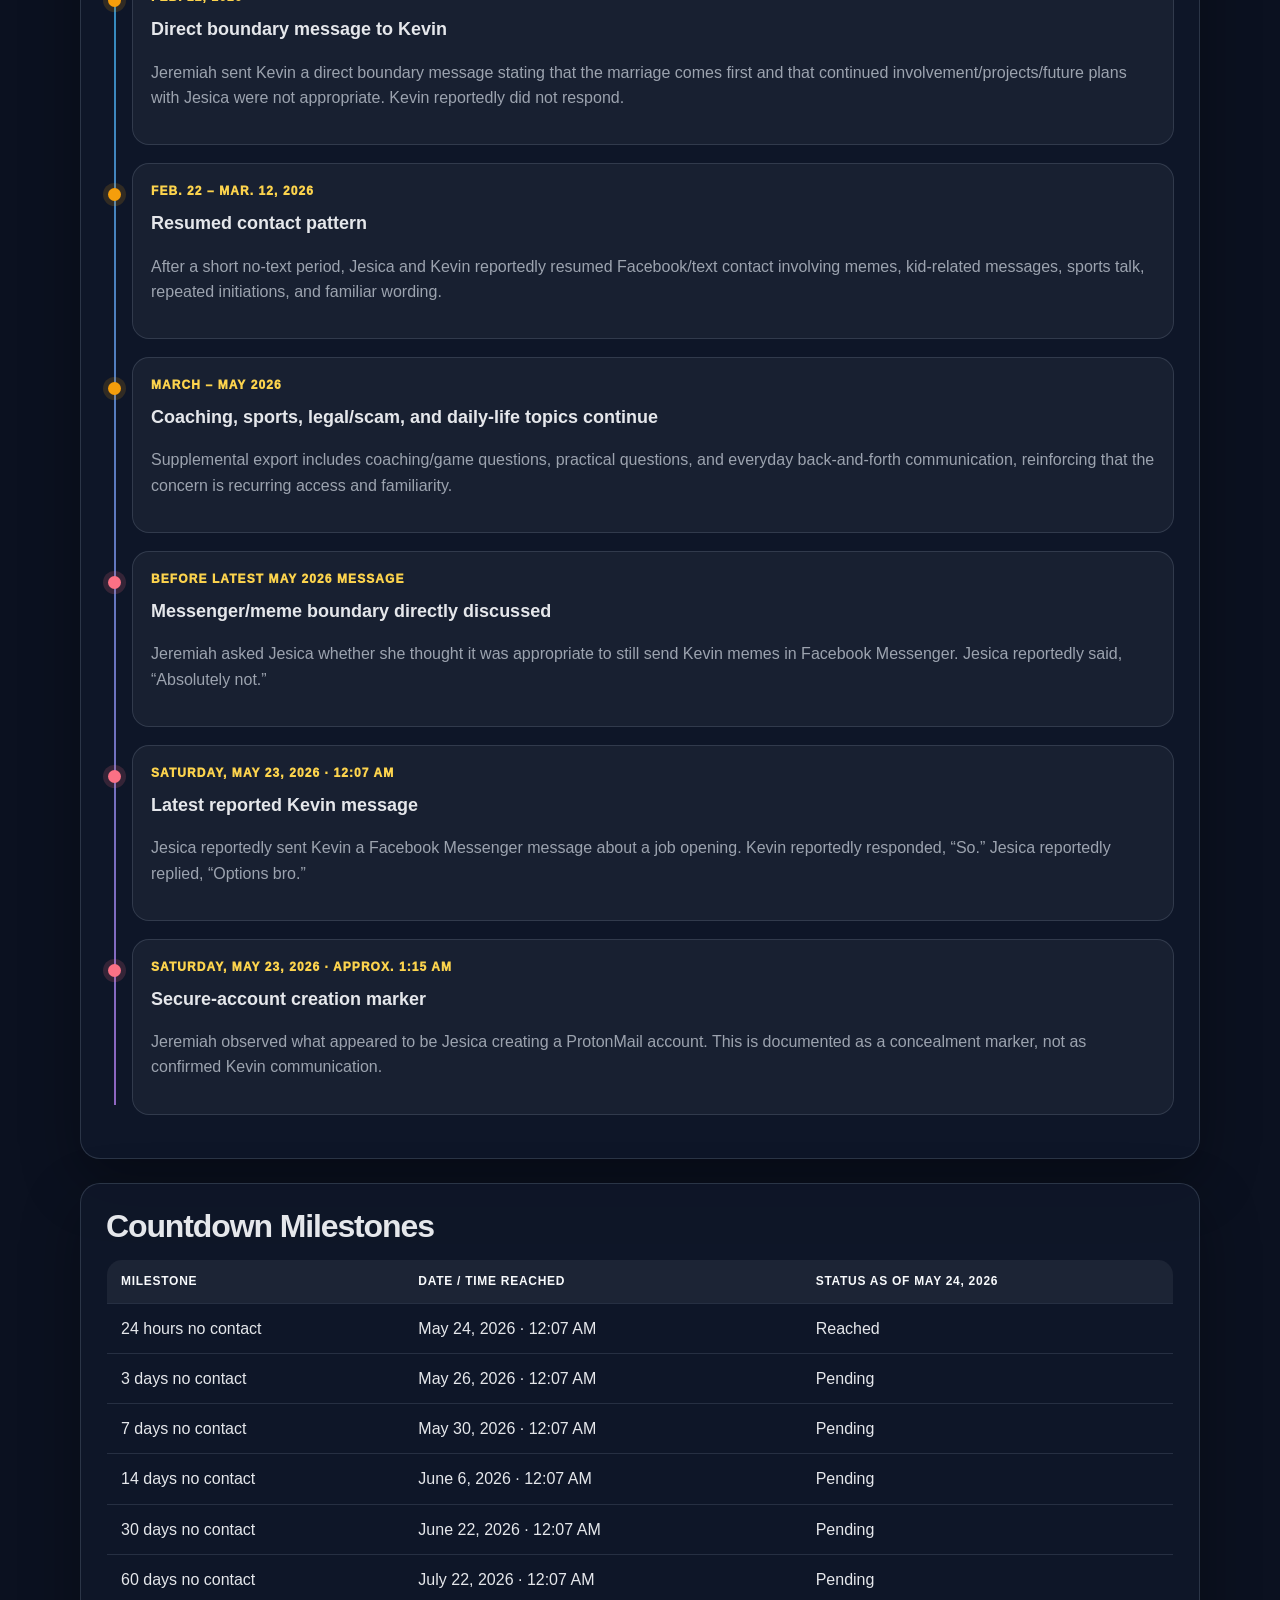
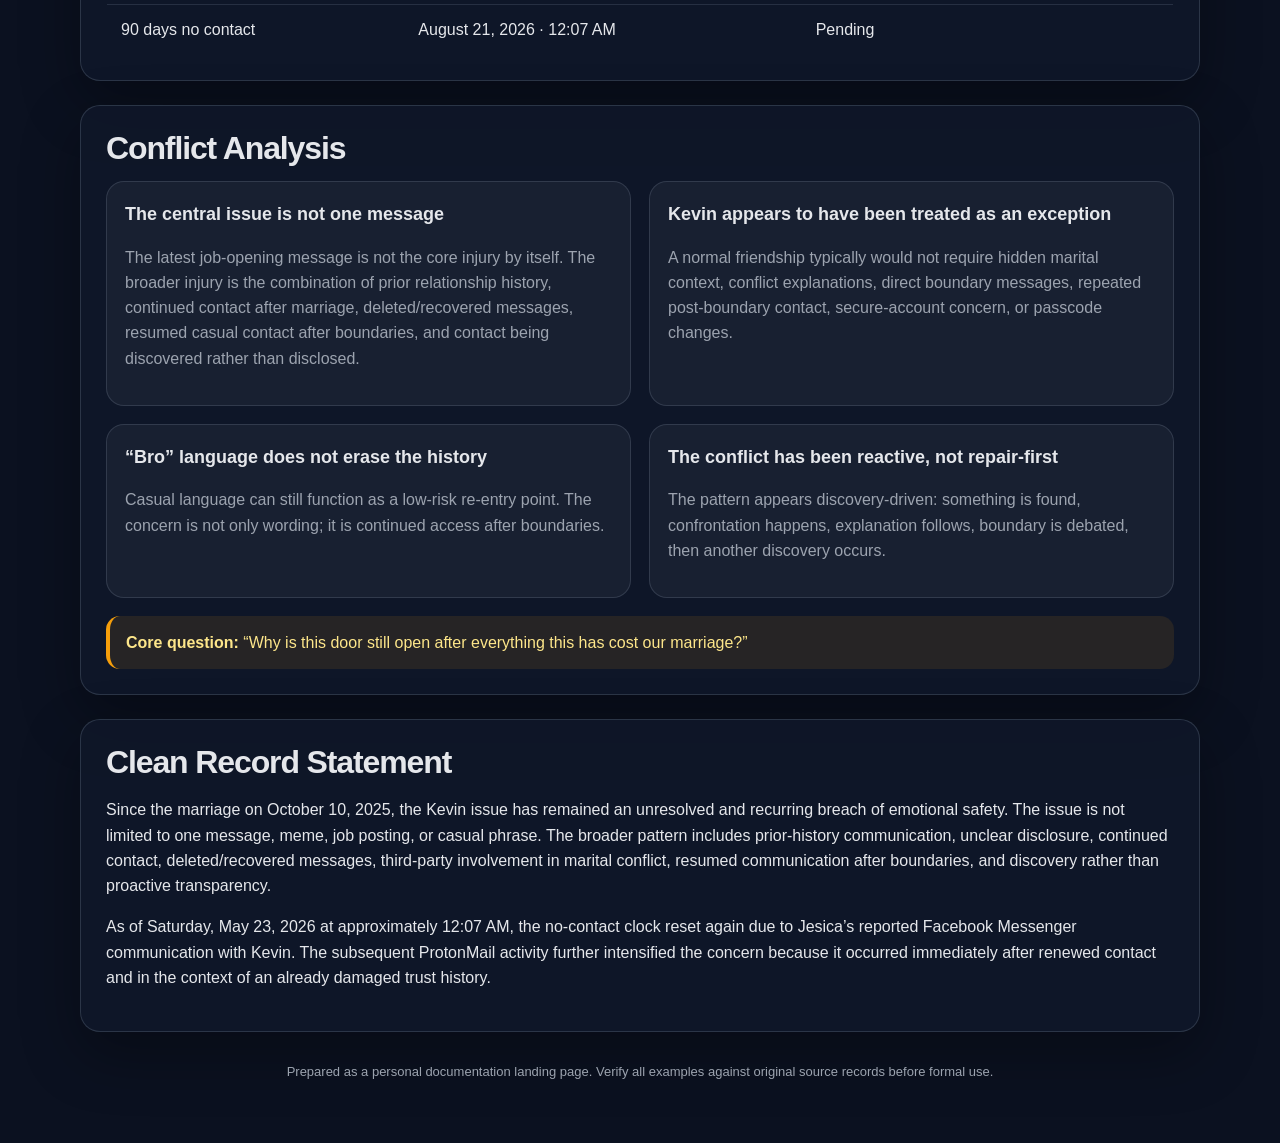
==== commit 373579aa: "Link side-by-side text comms page from timeline" ====
--- a/index.html
+++ b/index.html
@@ -25,9 +25,17 @@
       <p class="subtitle">Consolidated GitHub Pages landing page for the Jesica / Kevin communication timeline, reported message examples, no-contact countdown, and supplemental evidence-package summary.</p>
       <div class="notice"><strong>Privacy note:</strong> This public repository page summarizes the evidence package without publishing full raw private message exports. Keep full exports, screenshots, and embedded archives private unless reviewed for privacy and legal risk.</div>
       <nav class="nav">
-        <a href="#countdown">Countdown</a><a href="#latest">Latest Marker</a><a href="#messages">Message Examples</a><a href="#evidence">Evidence Package</a><a href="#upload-review">Uploaded Message Review</a><a href="#timeline">Master Timeline</a><a href="#analysis">Conflict Analysis</a><a href="nothing-to-worry-about.html">Satirical Blog</a><a href="#clean">Clean Record Statement</a>
+        <a href="#countdown">Countdown</a><a href="#latest">Latest Marker</a><a href="#messages">Message Examples</a><a href="#evidence">Evidence Package</a><a href="side-by-side-txt-comms.html">Side-by-Side Txt Comms</a><a href="#upload-review">Uploaded Message Review</a><a href="#timeline">Master Timeline</a><a href="#analysis">Conflict Analysis</a><a href="nothing-to-worry-about.html">Satirical Blog</a><a href="#clean">Clean Record Statement</a>
       </nav>
     </header>
+
+    <section class="card blog-link">
+      <div>
+        <h2>Side-by-Side Text Communications Page</h2>
+        <p class="muted">A standalone exhibit-style page now holds the side-by-side text communication review, searchable comparison table, pattern flags, and clean statement.</p>
+      </div>
+      <a href="side-by-side-txt-comms.html">Open Txt Comms</a>
+    </section>
 
     <section class="card blog-link">
       <div>
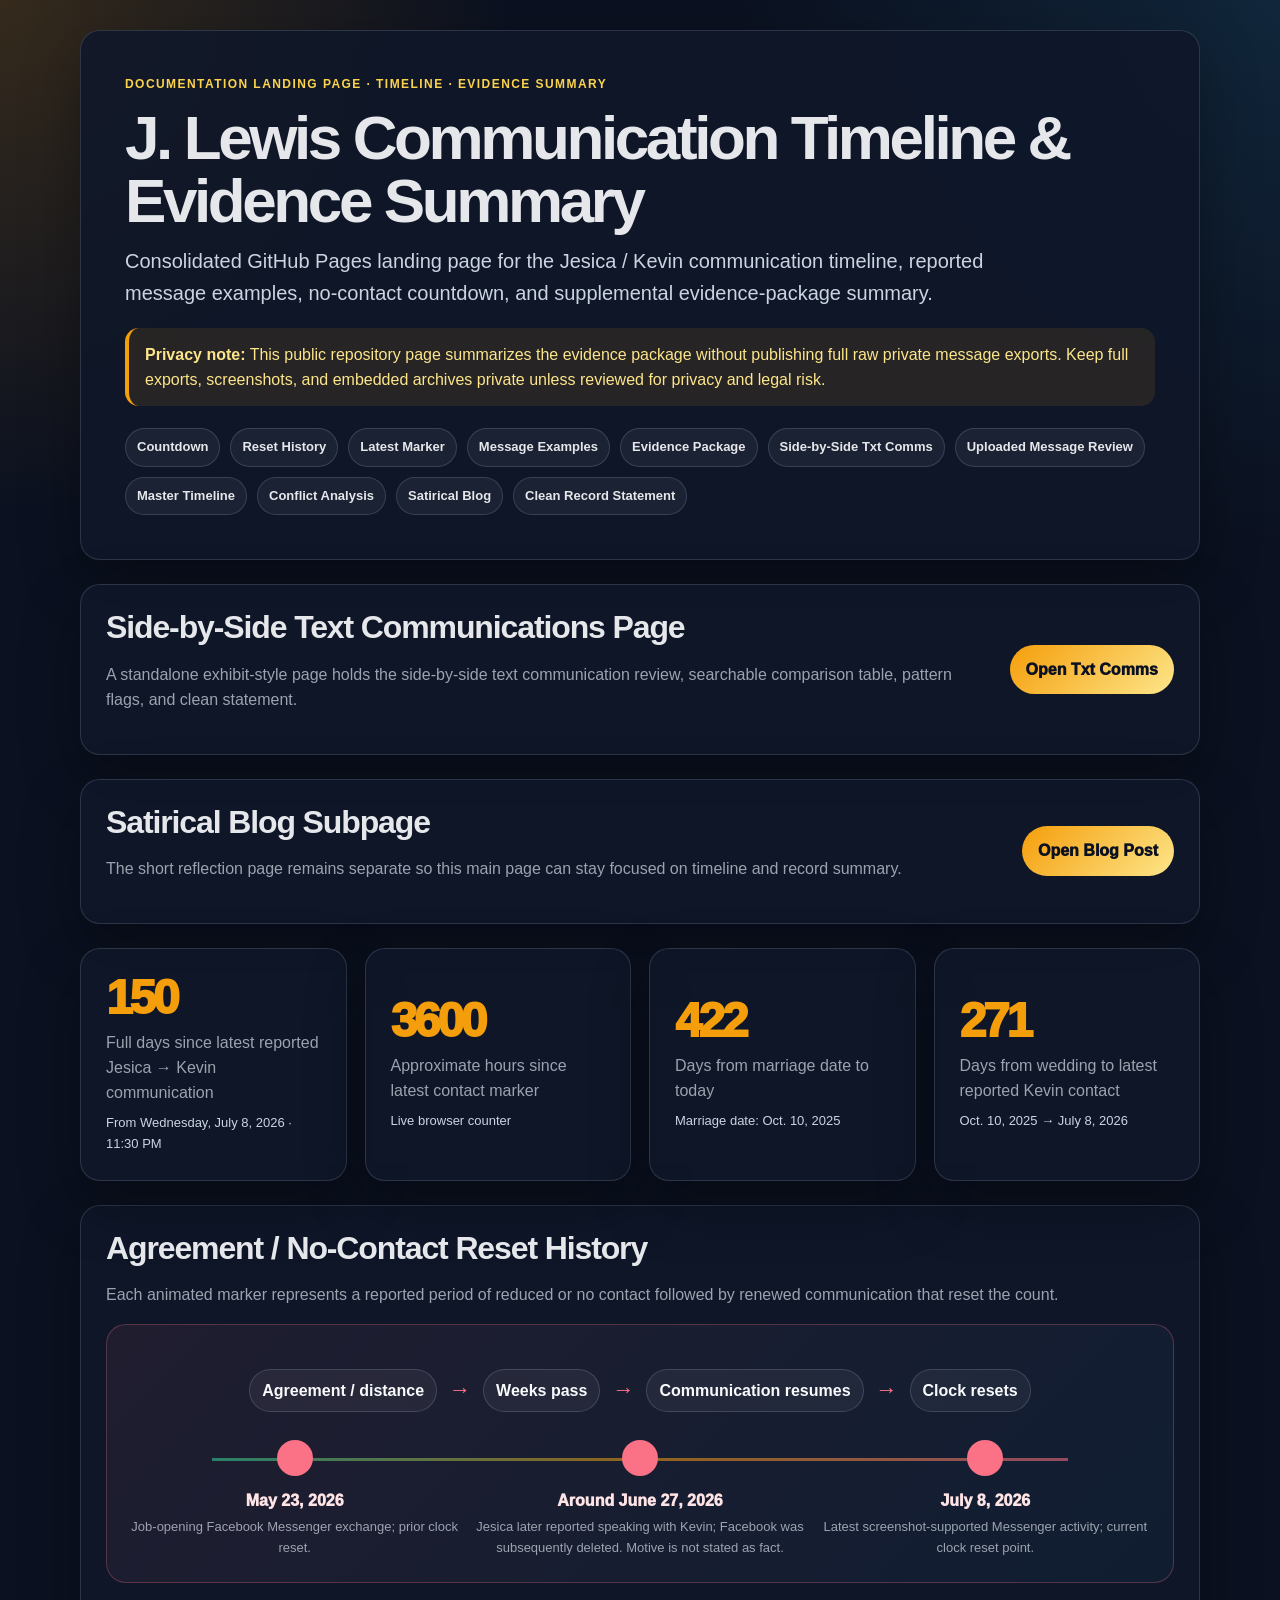
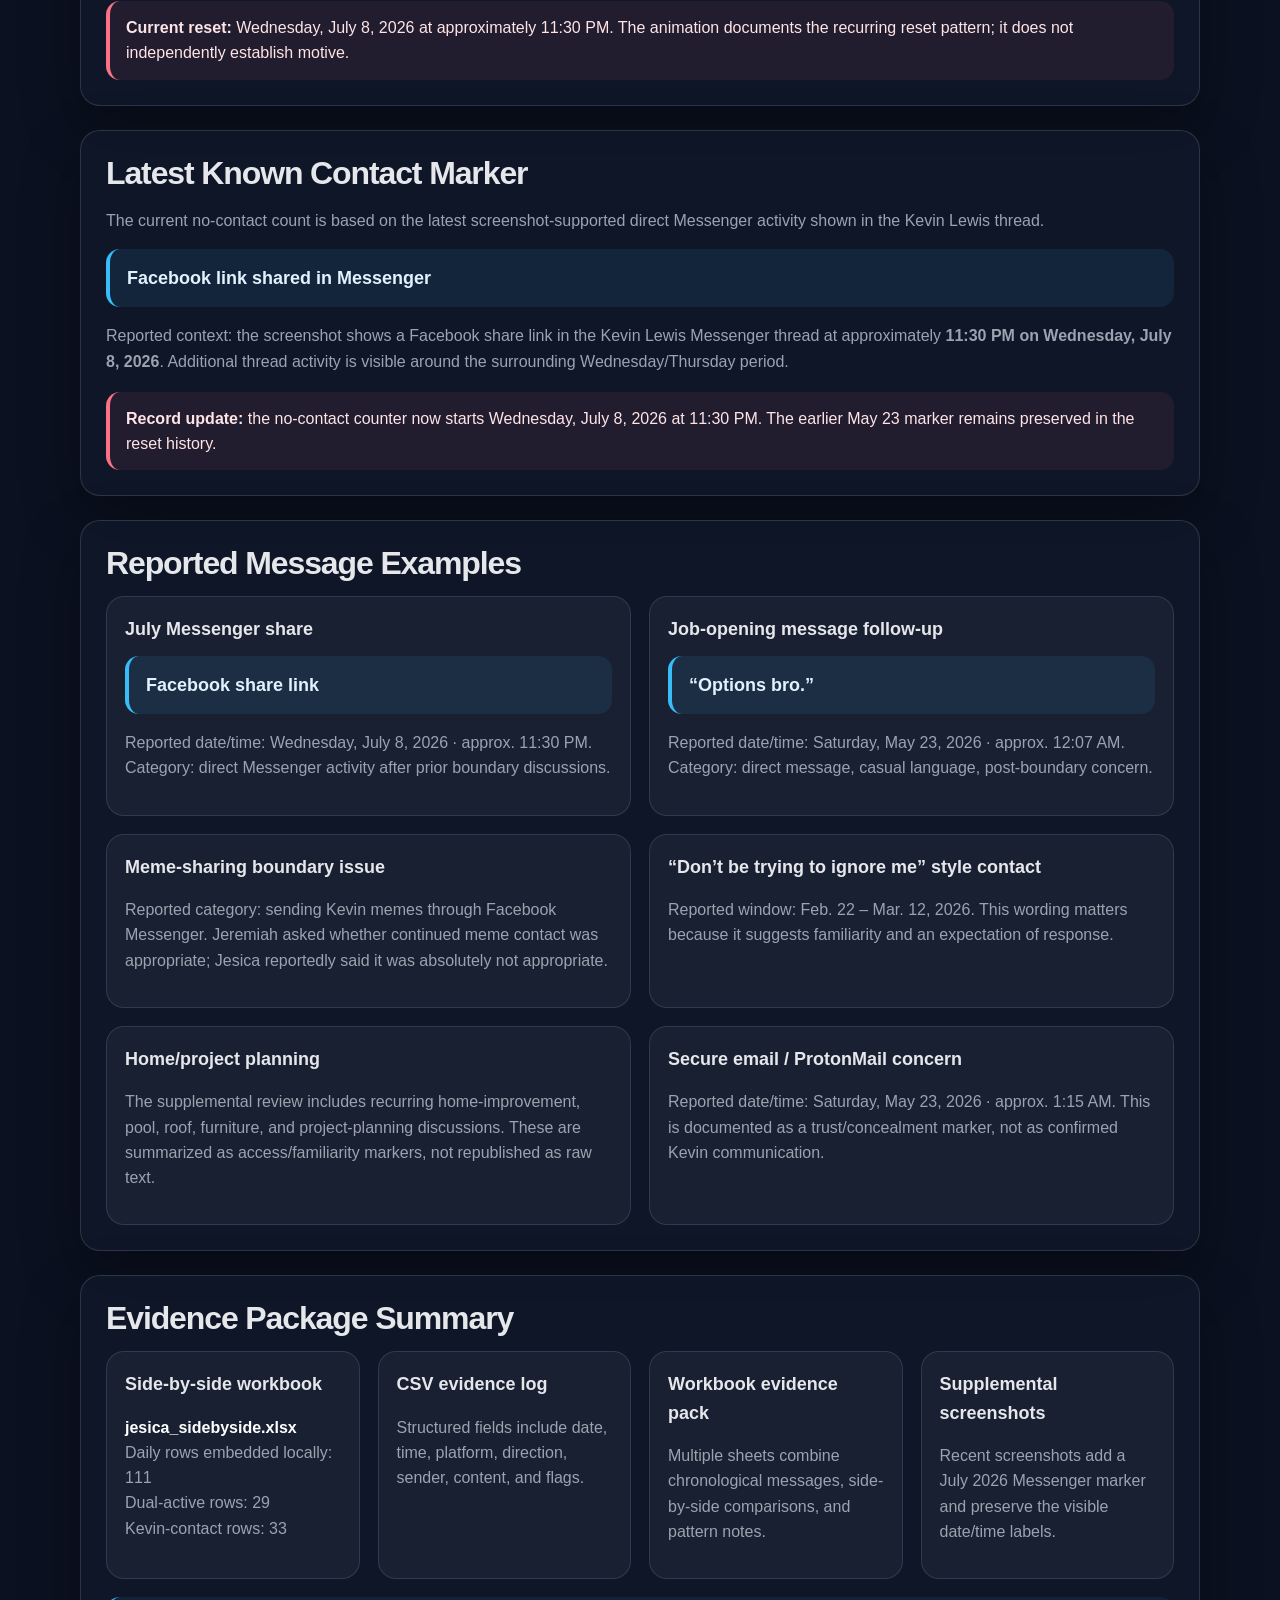
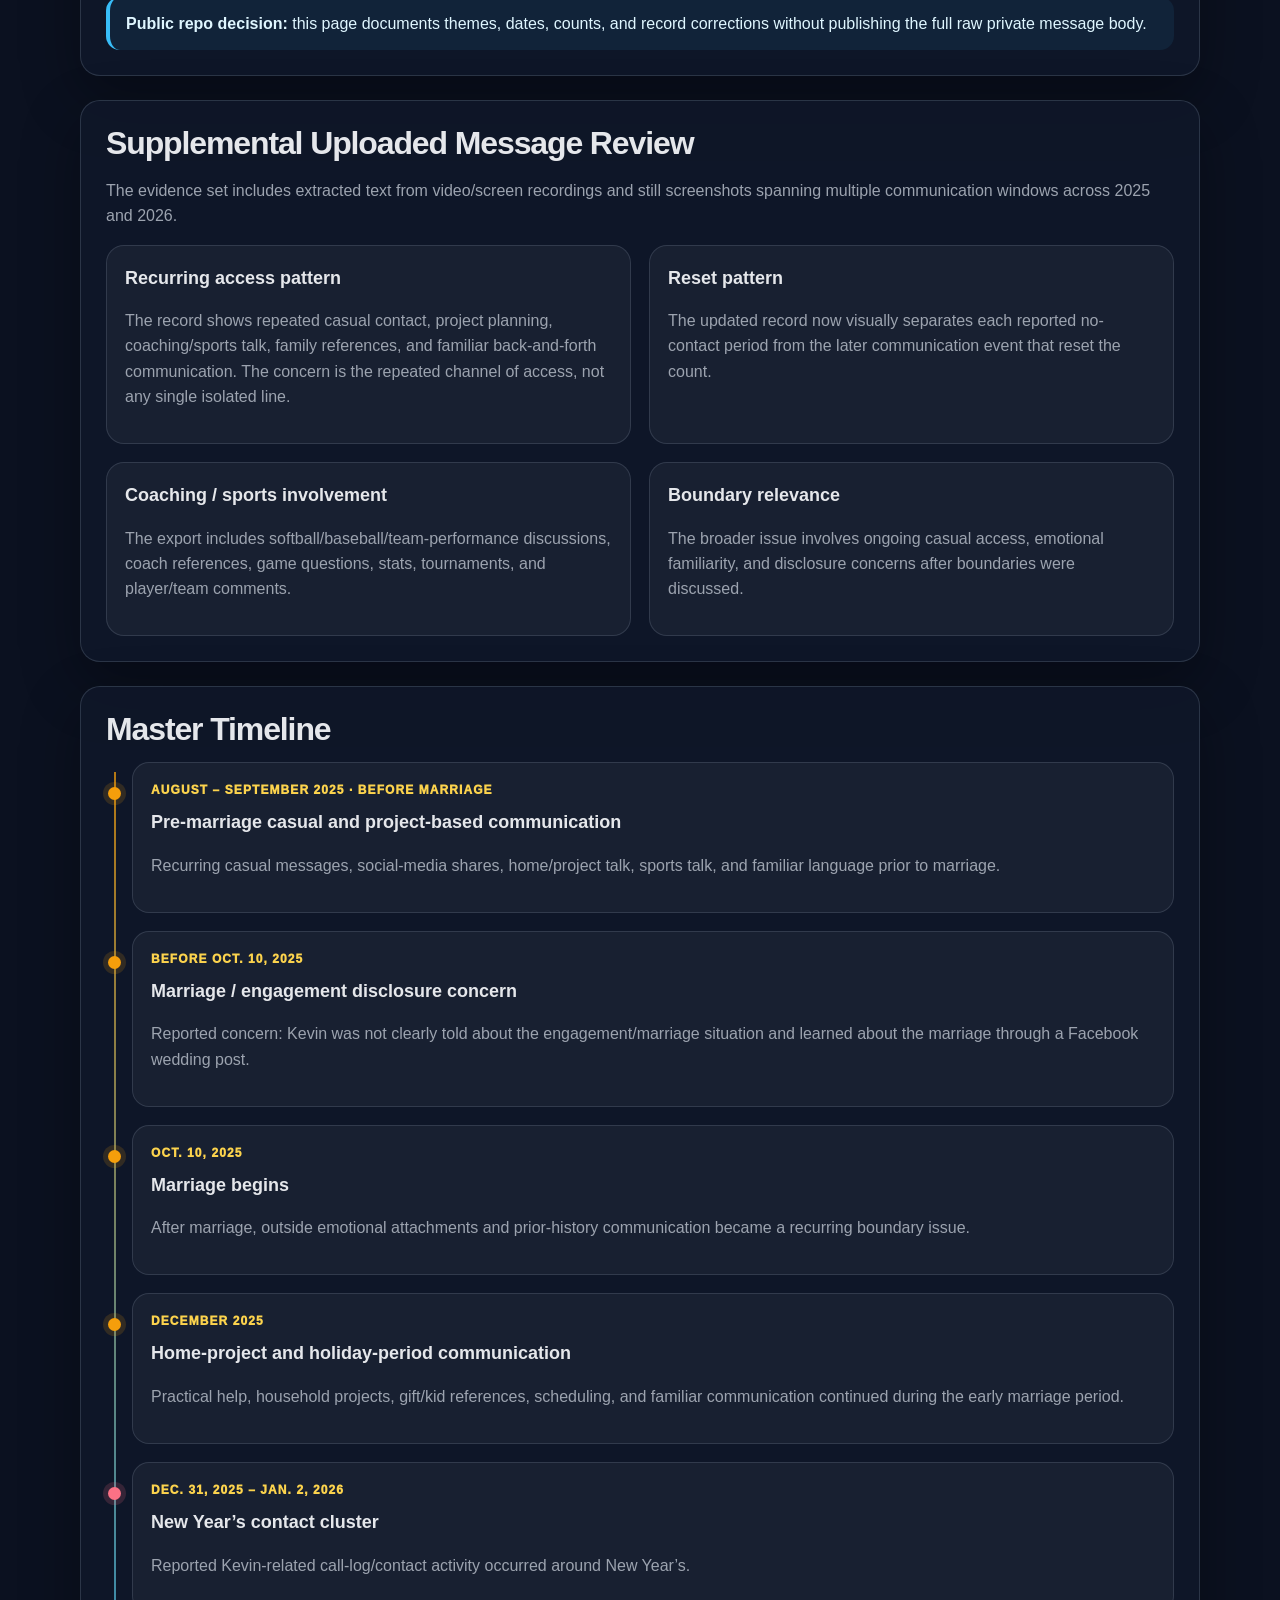
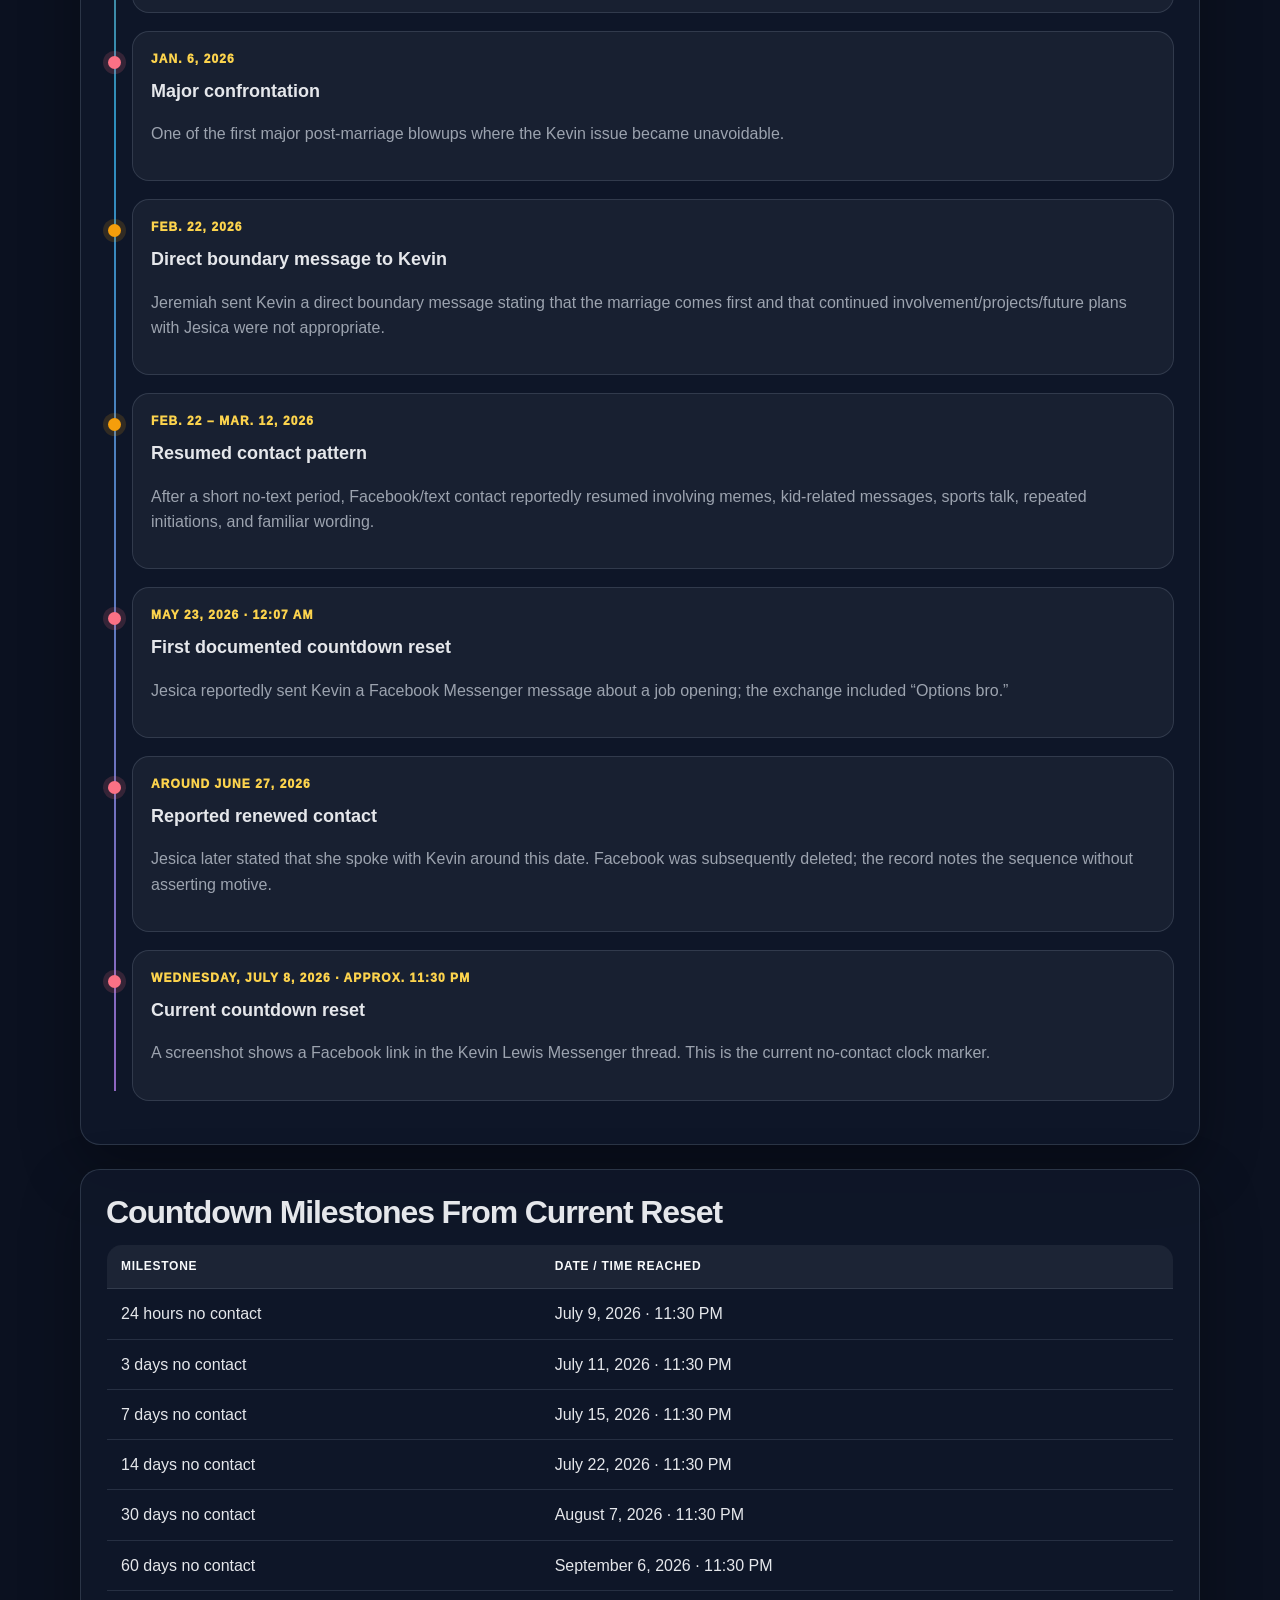
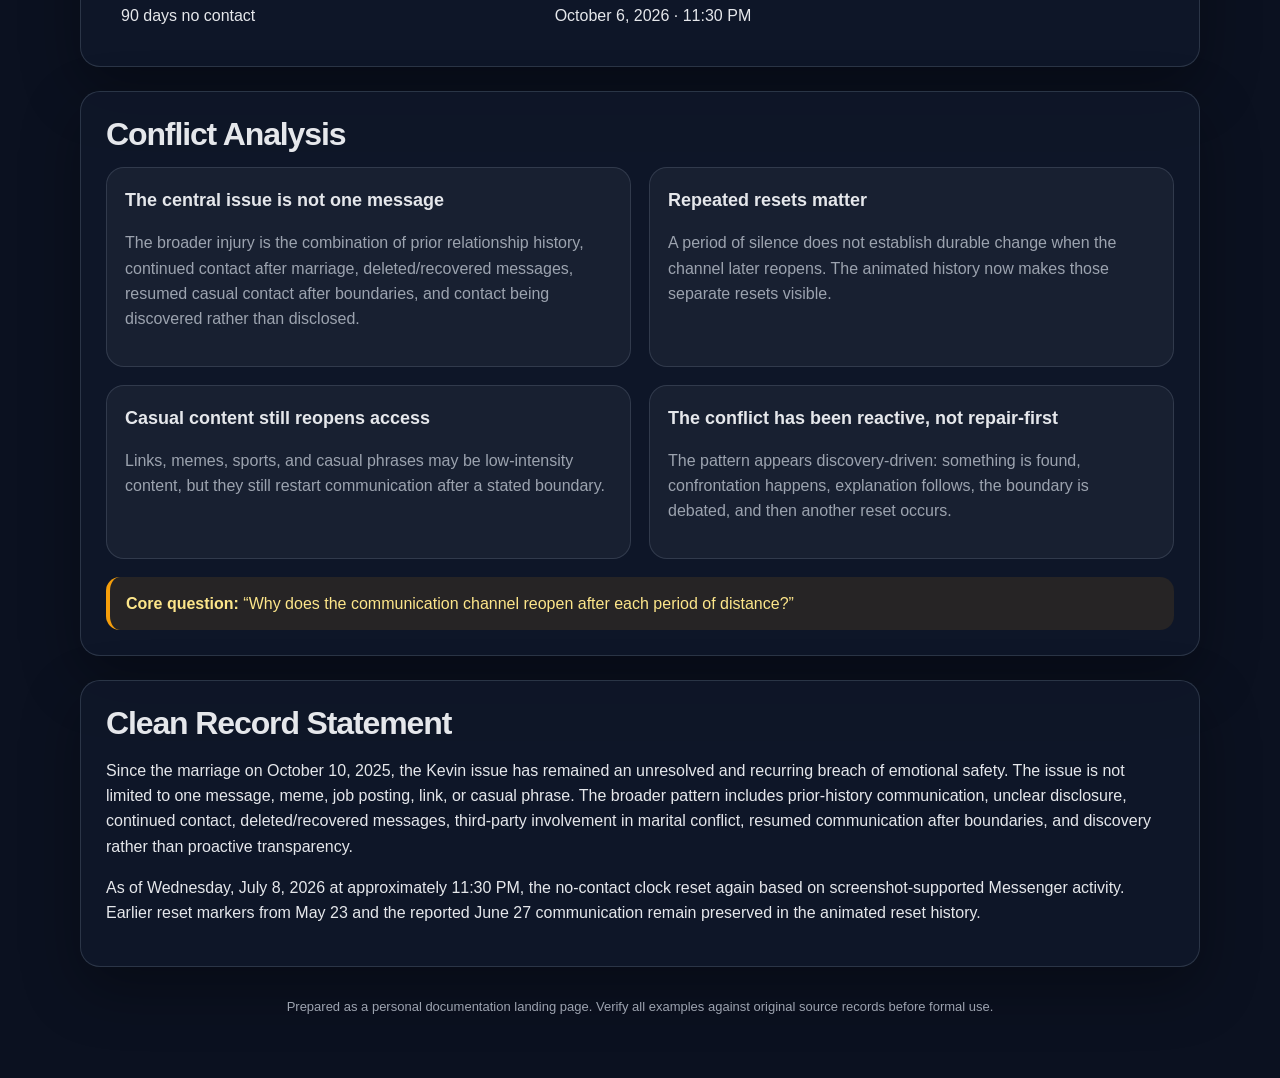
==== commit cd39a102: "Reset contact clock to July 8 and add animated reset history" ====
--- a/index.html
+++ b/index.html
@@ -14,7 +14,28 @@
   <title>J. Lewis Documentation Timeline</title>
   <meta name="description" content="Documentation landing page for the J. Lewis communication timeline, evidence summary, and no-contact counter." />
   <style>
-    :root{--bg:#0b1120;--panel:#111827;--text:#e5e7eb;--muted:#9ca3af;--line:#334155;--accent:#f59e0b;--blue:#38bdf8;--red:#fb7185;--green:#34d399;--radius:20px}*{box-sizing:border-box}html{scroll-behavior:smooth}body{margin:0;font-family:-apple-system,BlinkMacSystemFont,"Segoe UI",Roboto,Helvetica,Arial,sans-serif;background:radial-gradient(circle at top left,rgba(245,158,11,.18),transparent 32rem),radial-gradient(circle at top right,rgba(56,189,248,.12),transparent 34rem),var(--bg);color:var(--text);line-height:1.58}.wrap{width:min(1120px,calc(100% - 30px));margin:0 auto;padding:30px 0 60px}header,.card{background:rgba(15,23,42,.88);border:1px solid rgba(148,163,184,.22);border-radius:var(--radius);box-shadow:0 22px 60px rgba(0,0,0,.33)}header{padding:clamp(26px,4vw,44px)}.eyebrow{color:#fcd34d;text-transform:uppercase;letter-spacing:.12em;font-weight:900;font-size:12px;margin-bottom:12px}h1{font-size:clamp(34px,5vw,62px);line-height:1.02;letter-spacing:-.055em;margin:0 0 14px}h2{font-size:clamp(23px,3vw,32px);letter-spacing:-.035em;line-height:1.12;margin:0 0 14px}h3{font-size:18px;margin:0 0 8px}.subtitle{color:#cbd5e1;font-size:clamp(16px,2vw,20px);max-width:900px;margin:0}.notice,.callout{margin-top:18px;padding:14px 16px;border-radius:14px;border-left:4px solid var(--accent);background:rgba(245,158,11,.1);color:#fde68a}.callout.blue{border-color:var(--blue);background:rgba(56,189,248,.08);color:#dff6ff}.callout.red{border-color:var(--red);background:rgba(251,113,133,.08);color:#ffe4e6}.nav{display:flex;flex-wrap:wrap;gap:10px;margin-top:22px}.nav a,.pill{text-decoration:none;color:var(--text);border:1px solid rgba(148,163,184,.24);background:rgba(255,255,255,.055);border-radius:999px;padding:8px 11px;font-size:13px;font-weight:800}.nav a:hover{border-color:rgba(245,158,11,.7);color:#fde68a}section{margin-top:24px}.card{padding:clamp(18px,2.3vw,25px)}.grid{display:grid;gap:18px}.grid.two{grid-template-columns:repeat(2,minmax(0,1fr))}.grid.three{grid-template-columns:repeat(3,minmax(0,1fr))}.grid.four{grid-template-columns:repeat(4,minmax(0,1fr))}@media(max-width:900px){.grid.two,.grid.three,.grid.four{grid-template-columns:1fr}}.stat{min-height:136px;display:flex;flex-direction:column;justify-content:center;gap:8px}.num{font-size:48px;line-height:1;font-weight:950;letter-spacing:-.07em;color:var(--accent)}.label,.muted{color:var(--muted)}.sub{color:#cbd5e1;font-size:13px}.analysis-box{border:1px solid rgba(148,163,184,.20);border-radius:18px;background:rgba(255,255,255,.043);padding:18px}.analysis-box strong{color:#fff}.quote{margin:12px 0;padding:15px 17px;border-left:4px solid var(--blue);background:rgba(56,189,248,.09);border-radius:14px;color:#e0f2fe;font-size:18px;font-weight:750}.timeline{position:relative;padding-left:26px}.timeline:before{content:"";position:absolute;left:8px;top:10px;bottom:10px;width:2px;background:linear-gradient(var(--accent),var(--blue),#c084fc);opacity:.72}.event{position:relative;margin-bottom:18px;padding:18px;border:1px solid rgba(148,163,184,.20);border-radius:17px;background:rgba(255,255,255,.043)}.event:before{content:"";position:absolute;left:-25px;top:24px;width:13px;height:13px;border-radius:999px;background:var(--accent);box-shadow:0 0 0 5px rgba(245,158,11,.15)}.event.red:before{background:var(--red);box-shadow:0 0 0 5px rgba(251,113,133,.16)}.date{color:#fcd34d;font-weight:950;font-size:12px;letter-spacing:.09em;text-transform:uppercase;margin-bottom:8px}table{width:100%;border-collapse:collapse;overflow:hidden;border-radius:16px;border:1px solid rgba(148,163,184,.20);margin-top:12px}th,td{text-align:left;padding:12px 14px;border-bottom:1px solid rgba(148,163,184,.18);vertical-align:top}th{background:rgba(255,255,255,.06);color:#f8fafc;text-transform:uppercase;letter-spacing:.06em;font-size:12px}tr:last-child td{border-bottom:0}.footer{margin-top:30px;text-align:center;color:var(--muted);font-size:13px}.blog-link{display:grid;grid-template-columns:1fr auto;gap:16px;align-items:center}.blog-link a{display:inline-flex;align-items:center;justify-content:center;text-decoration:none;border-radius:999px;padding:12px 16px;background:linear-gradient(135deg,#f59e0b,#fde68a);color:#0b1120;font-weight:950}@media(max-width:720px){.blog-link{grid-template-columns:1fr}.blog-link a{width:100%}}
+    :root{--bg:#0b1120;--panel:#111827;--text:#e5e7eb;--muted:#9ca3af;--line:#334155;--accent:#f59e0b;--blue:#38bdf8;--red:#fb7185;--green:#34d399;--radius:20px}
+    *{box-sizing:border-box}html{scroll-behavior:smooth}body{margin:0;font-family:-apple-system,BlinkMacSystemFont,"Segoe UI",Roboto,Helvetica,Arial,sans-serif;background:radial-gradient(circle at top left,rgba(245,158,11,.18),transparent 32rem),radial-gradient(circle at top right,rgba(56,189,248,.12),transparent 34rem),var(--bg);color:var(--text);line-height:1.58}
+    .wrap{width:min(1120px,calc(100% - 30px));margin:0 auto;padding:30px 0 60px}header,.card{background:rgba(15,23,42,.88);border:1px solid rgba(148,163,184,.22);border-radius:var(--radius);box-shadow:0 22px 60px rgba(0,0,0,.33)}header{padding:clamp(26px,4vw,44px)}
+    .eyebrow{color:#fcd34d;text-transform:uppercase;letter-spacing:.12em;font-weight:900;font-size:12px;margin-bottom:12px}h1{font-size:clamp(34px,5vw,62px);line-height:1.02;letter-spacing:-.055em;margin:0 0 14px}h2{font-size:clamp(23px,3vw,32px);letter-spacing:-.035em;line-height:1.12;margin:0 0 14px}h3{font-size:18px;margin:0 0 8px}.subtitle{color:#cbd5e1;font-size:clamp(16px,2vw,20px);max-width:900px;margin:0}.notice,.callout{margin-top:18px;padding:14px 16px;border-radius:14px;border-left:4px solid var(--accent);background:rgba(245,158,11,.1);color:#fde68a}.callout.blue{border-color:var(--blue);background:rgba(56,189,248,.08);color:#dff6ff}.callout.red{border-color:var(--red);background:rgba(251,113,133,.08);color:#ffe4e6}
+    .nav{display:flex;flex-wrap:wrap;gap:10px;margin-top:22px}.nav a,.pill{text-decoration:none;color:var(--text);border:1px solid rgba(148,163,184,.24);background:rgba(255,255,255,.055);border-radius:999px;padding:8px 11px;font-size:13px;font-weight:800}.nav a:hover{border-color:rgba(245,158,11,.7);color:#fde68a}section{margin-top:24px}.card{padding:clamp(18px,2.3vw,25px)}.grid{display:grid;gap:18px}.grid.two{grid-template-columns:repeat(2,minmax(0,1fr))}.grid.three{grid-template-columns:repeat(3,minmax(0,1fr))}.grid.four{grid-template-columns:repeat(4,minmax(0,1fr))}@media(max-width:900px){.grid.two,.grid.three,.grid.four{grid-template-columns:1fr}}.stat{min-height:136px;display:flex;flex-direction:column;justify-content:center;gap:8px}.num{font-size:48px;line-height:1;font-weight:950;letter-spacing:-.07em;color:var(--accent)}.label,.muted{color:var(--muted)}.sub{color:#cbd5e1;font-size:13px}.analysis-box{border:1px solid rgba(148,163,184,.20);border-radius:18px;background:rgba(255,255,255,.043);padding:18px}.analysis-box strong{color:#fff}.quote{margin:12px 0;padding:15px 17px;border-left:4px solid var(--blue);background:rgba(56,189,248,.09);border-radius:14px;color:#e0f2fe;font-size:18px;font-weight:750}
+    .timeline{position:relative;padding-left:26px}.timeline:before{content:"";position:absolute;left:8px;top:10px;bottom:10px;width:2px;background:linear-gradient(var(--accent),var(--blue),#c084fc);opacity:.72}.event{position:relative;margin-bottom:18px;padding:18px;border:1px solid rgba(148,163,184,.20);border-radius:17px;background:rgba(255,255,255,.043)}.event:before{content:"";position:absolute;left:-25px;top:24px;width:13px;height:13px;border-radius:999px;background:var(--accent);box-shadow:0 0 0 5px rgba(245,158,11,.15)}.event.red:before{background:var(--red);box-shadow:0 0 0 5px rgba(251,113,133,.16)}.date{color:#fcd34d;font-weight:950;font-size:12px;letter-spacing:.09em;text-transform:uppercase;margin-bottom:8px}
+    table{width:100%;border-collapse:collapse;overflow:hidden;border-radius:16px;border:1px solid rgba(148,163,184,.20);margin-top:12px}th,td{text-align:left;padding:12px 14px;border-bottom:1px solid rgba(148,163,184,.18);vertical-align:top}th{background:rgba(255,255,255,.06);color:#f8fafc;text-transform:uppercase;letter-spacing:.06em;font-size:12px}tr:last-child td{border-bottom:0}.footer{margin-top:30px;text-align:center;color:var(--muted);font-size:13px}.blog-link{display:grid;grid-template-columns:1fr auto;gap:16px;align-items:center}.blog-link a{display:inline-flex;align-items:center;justify-content:center;text-decoration:none;border-radius:999px;padding:12px 16px;background:linear-gradient(135deg,#f59e0b,#fde68a);color:#0b1120;font-weight:950}@media(max-width:720px){.blog-link{grid-template-columns:1fr}.blog-link a{width:100%}}
+
+    /* Animated reset history */
+    .reset-stage{position:relative;overflow:hidden;padding:24px;border:1px solid rgba(251,113,133,.28);border-radius:20px;background:linear-gradient(135deg,rgba(251,113,133,.08),rgba(56,189,248,.05))}
+    .reset-track{position:relative;display:grid;grid-template-columns:repeat(3,minmax(0,1fr));gap:18px;margin-top:20px}
+    .reset-track:before{content:"";position:absolute;left:8%;right:8%;top:26px;height:3px;background:linear-gradient(90deg,var(--green),var(--accent),var(--red));opacity:.55}
+    .reset-node{position:relative;z-index:1;text-align:center;padding-top:56px}
+    .reset-node:before{content:"";position:absolute;top:8px;left:50%;width:36px;height:36px;border-radius:50%;transform:translateX(-50%);background:var(--red);box-shadow:0 0 0 0 rgba(251,113,133,.55);animation:resetPulse 3.6s infinite}
+    .reset-node:nth-child(2):before{animation-delay:1.2s}.reset-node:nth-child(3):before{animation-delay:2.4s}
+    .reset-node .reset-date{font-weight:950;color:#ffe4e6}.reset-node .reset-note{font-size:13px;color:var(--muted);margin-top:4px}
+    .cycle-banner{display:flex;align-items:center;justify-content:center;gap:12px;flex-wrap:wrap;margin-top:20px;font-weight:900;color:#f8fafc}
+    .cycle-step{padding:8px 12px;border-radius:999px;border:1px solid rgba(148,163,184,.25);background:rgba(255,255,255,.05)}
+    .cycle-arrow{color:var(--red);font-size:22px;animation:arrowBlink 1.3s infinite alternate}
+    @keyframes resetPulse{0%,18%{box-shadow:0 0 0 0 rgba(251,113,133,.55);transform:translateX(-50%) scale(1)}42%{box-shadow:0 0 0 18px rgba(251,113,133,0);transform:translateX(-50%) scale(1.14)}65%,100%{box-shadow:0 0 0 0 rgba(251,113,133,0);transform:translateX(-50%) scale(1)}}
+    @keyframes arrowBlink{from{opacity:.35;transform:translateX(-3px)}to{opacity:1;transform:translateX(3px)}}
+    @media(max-width:720px){.reset-track{grid-template-columns:1fr}.reset-track:before{left:50%;right:auto;top:16px;bottom:16px;width:3px;height:auto}.reset-node{text-align:left;padding:8px 0 18px 62px}.reset-node:before{left:18px;top:8px;transform:none}.reset-node:nth-child(n):before{transform:none}@keyframes resetPulse{0%,18%{box-shadow:0 0 0 0 rgba(251,113,133,.55);transform:scale(1)}42%{box-shadow:0 0 0 18px rgba(251,113,133,0);transform:scale(1.14)}65%,100%{box-shadow:0 0 0 0 rgba(251,113,133,0);transform:scale(1)}}}
   </style>
 </head>
 <body>
@@ -24,50 +45,50 @@
       <h1>J. Lewis Communication Timeline & Evidence Summary</h1>
       <p class="subtitle">Consolidated GitHub Pages landing page for the Jesica / Kevin communication timeline, reported message examples, no-contact countdown, and supplemental evidence-package summary.</p>
       <div class="notice"><strong>Privacy note:</strong> This public repository page summarizes the evidence package without publishing full raw private message exports. Keep full exports, screenshots, and embedded archives private unless reviewed for privacy and legal risk.</div>
-      <nav class="nav">
-        <a href="#countdown">Countdown</a><a href="#latest">Latest Marker</a><a href="#messages">Message Examples</a><a href="#evidence">Evidence Package</a><a href="side-by-side-txt-comms.html">Side-by-Side Txt Comms</a><a href="#upload-review">Uploaded Message Review</a><a href="#timeline">Master Timeline</a><a href="#analysis">Conflict Analysis</a><a href="nothing-to-worry-about.html">Satirical Blog</a><a href="#clean">Clean Record Statement</a>
-      </nav>
+      <nav class="nav"><a href="#countdown">Countdown</a><a href="#reset-history">Reset History</a><a href="#latest">Latest Marker</a><a href="#messages">Message Examples</a><a href="#evidence">Evidence Package</a><a href="side-by-side-txt-comms.html">Side-by-Side Txt Comms</a><a href="#upload-review">Uploaded Message Review</a><a href="#timeline">Master Timeline</a><a href="#analysis">Conflict Analysis</a><a href="nothing-to-worry-about.html">Satirical Blog</a><a href="#clean">Clean Record Statement</a></nav>
     </header>
 
-    <section class="card blog-link">
-      <div>
-        <h2>Side-by-Side Text Communications Page</h2>
-        <p class="muted">A standalone exhibit-style page now holds the side-by-side text communication review, searchable comparison table, pattern flags, and clean statement.</p>
-      </div>
-      <a href="side-by-side-txt-comms.html">Open Txt Comms</a>
+    <section class="card blog-link"><div><h2>Side-by-Side Text Communications Page</h2><p class="muted">A standalone exhibit-style page holds the side-by-side text communication review, searchable comparison table, pattern flags, and clean statement.</p></div><a href="side-by-side-txt-comms.html">Open Txt Comms</a></section>
+
+    <section class="card blog-link"><div><h2>Satirical Blog Subpage</h2><p class="muted">The short reflection page remains separate so this main page can stay focused on timeline and record summary.</p></div><a href="nothing-to-worry-about.html">Open Blog Post</a></section>
+
+    <section id="countdown" class="grid four">
+      <div class="card stat"><div class="num" id="daysNoContact">0</div><div class="label">Full days since latest reported Jesica → Kevin communication</div><div class="sub">From Wednesday, July 8, 2026 · 11:30 PM</div></div>
+      <div class="card stat"><div class="num" id="hoursNoContact">0</div><div class="label">Approximate hours since latest contact marker</div><div class="sub">Live browser counter</div></div>
+      <div class="card stat"><div class="num" id="daysSinceWedding">0</div><div class="label">Days from marriage date to today</div><div class="sub">Marriage date: Oct. 10, 2025</div></div>
+      <div class="card stat"><div class="num">271</div><div class="label">Days from wedding to latest reported Kevin contact</div><div class="sub">Oct. 10, 2025 → July 8, 2026</div></div>
     </section>
 
-    <section class="card blog-link">
-      <div>
-        <h2>Satirical Blog Subpage</h2>
-        <p class="muted">The short reflection page remains separate so this main page can stay focused on timeline and record summary.</p>
+    <section id="reset-history" class="card">
+      <h2>Agreement / No-Contact Reset History</h2>
+      <p class="muted">Each animated marker represents a reported period of reduced or no contact followed by renewed communication that reset the count.</p>
+      <div class="reset-stage">
+        <div class="cycle-banner"><span class="cycle-step">Agreement / distance</span><span class="cycle-arrow">→</span><span class="cycle-step">Weeks pass</span><span class="cycle-arrow">→</span><span class="cycle-step">Communication resumes</span><span class="cycle-arrow">→</span><span class="cycle-step">Clock resets</span></div>
+        <div class="reset-track">
+          <div class="reset-node"><div class="reset-date">May 23, 2026</div><div class="reset-note">Job-opening Facebook Messenger exchange; prior clock reset.</div></div>
+          <div class="reset-node"><div class="reset-date">Around June 27, 2026</div><div class="reset-note">Jesica later reported speaking with Kevin; Facebook was subsequently deleted. Motive is not stated as fact.</div></div>
+          <div class="reset-node"><div class="reset-date">July 8, 2026</div><div class="reset-note">Latest screenshot-supported Messenger activity; current clock reset point.</div></div>
+        </div>
       </div>
-      <a href="nothing-to-worry-about.html">Open Blog Post</a>
-    </section>
-
-    <section id="countdown" class="grid four">
-      <div class="card stat"><div class="num" id="daysNoContact">0</div><div class="label">Full days since latest reported Jesica → Kevin communication</div><div class="sub">From Saturday, May 23, 2026 · 12:07 AM</div></div>
-      <div class="card stat"><div class="num" id="hoursNoContact">0</div><div class="label">Approximate hours since latest contact marker</div><div class="sub">Live browser counter</div></div>
-      <div class="card stat"><div class="num" id="daysSinceWedding">0</div><div class="label">Days from marriage date to today</div><div class="sub">Marriage date: Oct. 10, 2025</div></div>
-      <div class="card stat"><div class="num">225</div><div class="label">Days from wedding to latest reported Kevin contact</div><div class="sub">Oct. 10, 2025 → Saturday, May 23, 2026</div></div>
+      <div class="callout red"><strong>Current reset:</strong> Wednesday, July 8, 2026 at approximately 11:30 PM. The animation documents the recurring reset pattern; it does not independently establish motive.</div>
     </section>
 
     <section id="latest" class="card">
       <h2>Latest Known Contact Marker</h2>
-      <p class="muted">The current no-contact count is based on the latest reported direct communication from Jesica to Kevin.</p>
-      <div class="quote">“Options bro.”</div>
-      <p class="muted">Reported context: Jesica sent Kevin a Facebook Messenger message about a job opening at approximately <strong>12:07 AM on Saturday, May 23, 2026</strong>. Kevin reportedly responded, “So.” Jesica reportedly replied, “Options bro.”</p>
-      <div class="callout red"><strong>Record correction:</strong> the last communication marker is Saturday at 12:07 AM, not Sunday. The no-contact counter and milestone table are calculated from Saturday, May 23, 2026 at 12:07 AM.</div>
+      <p class="muted">The current no-contact count is based on the latest screenshot-supported direct Messenger activity shown in the Kevin Lewis thread.</p>
+      <div class="quote">Facebook link shared in Messenger</div>
+      <p class="muted">Reported context: the screenshot shows a Facebook share link in the Kevin Lewis Messenger thread at approximately <strong>11:30 PM on Wednesday, July 8, 2026</strong>. Additional thread activity is visible around the surrounding Wednesday/Thursday period.</p>
+      <div class="callout red"><strong>Record update:</strong> the no-contact counter now starts Wednesday, July 8, 2026 at 11:30 PM. The earlier May 23 marker remains preserved in the reset history.</div>
     </section>
 
     <section id="messages" class="card">
       <h2>Reported Message Examples</h2>
       <div class="grid two">
+        <div class="analysis-box"><h3>July Messenger share</h3><div class="quote">Facebook share link</div><p class="muted">Reported date/time: Wednesday, July 8, 2026 · approx. 11:30 PM. Category: direct Messenger activity after prior boundary discussions.</p></div>
         <div class="analysis-box"><h3>Job-opening message follow-up</h3><div class="quote">“Options bro.”</div><p class="muted">Reported date/time: Saturday, May 23, 2026 · approx. 12:07 AM. Category: direct message, casual language, post-boundary concern.</p></div>
         <div class="analysis-box"><h3>Meme-sharing boundary issue</h3><p class="muted">Reported category: sending Kevin memes through Facebook Messenger. Jeremiah asked whether continued meme contact was appropriate; Jesica reportedly said it was absolutely not appropriate.</p></div>
         <div class="analysis-box"><h3>“Don’t be trying to ignore me” style contact</h3><p class="muted">Reported window: Feb. 22 – Mar. 12, 2026. This wording matters because it suggests familiarity and an expectation of response.</p></div>
-        <div class="analysis-box"><h3>Softball / team-related message</h3><p class="muted">Reported window: Feb. 22 – Mar. 12, 2026. Casual topics appear as recurring ways the channel reopened.</p></div>
-        <div class="analysis-box"><h3>Home/project planning</h3><p class="muted">The supplemental message review includes recurring home-improvement, pool, roof, furniture, and project-planning discussions. These are summarized as access/familiarity markers, not republished as raw text.</p></div>
+        <div class="analysis-box"><h3>Home/project planning</h3><p class="muted">The supplemental review includes recurring home-improvement, pool, roof, furniture, and project-planning discussions. These are summarized as access/familiarity markers, not republished as raw text.</p></div>
         <div class="analysis-box"><h3>Secure email / ProtonMail concern</h3><p class="muted">Reported date/time: Saturday, May 23, 2026 · approx. 1:15 AM. This is documented as a trust/concealment marker, not as confirmed Kevin communication.</p></div>
       </div>
     </section>
@@ -75,70 +96,76 @@
     <section id="evidence" class="card">
       <h2>Evidence Package Summary</h2>
       <div class="grid four">
-        <div class="analysis-box"><h3>Side-by-side workbook</h3><p class="muted"><strong>jesica_sidebyside.xlsx</strong><br>Range: A1:D121<br>Daily rows embedded locally: 111<br>Dual-active rows: 29<br>Kevin-contact rows: 33</p></div>
-        <div class="analysis-box"><h3>CSV evidence log</h3><p class="muted"><strong>fb299e42-c61f-417a-9868-7547d57e44d9.csv</strong><br>Rows: 128<br>Flagged rows: 63<br>Structured fields include date, time, platform, direction, sender, content, flags.</p></div>
-        <div class="analysis-box"><h3>Workbook evidence pack</h3><p class="muted"><strong>3fa3312e-c49b-469b-a0c3-5cdd2359f54a.xlsx</strong><br>Sheets: 13<br>Total rows: 962<br>Populated cells: 4,623</p></div>
-        <div class="analysis-box"><h3>Supplemental pasted export</h3><p class="muted"><strong>Pasted text(42).txt</strong><br>Approx. size: 124 KB<br>Video groups: 5<br>Date markers: 153<br>Speaker labels counted: Jesica 1,238 / Kevin 952</p></div>
+        <div class="analysis-box"><h3>Side-by-side workbook</h3><p class="muted"><strong>jesica_sidebyside.xlsx</strong><br>Daily rows embedded locally: 111<br>Dual-active rows: 29<br>Kevin-contact rows: 33</p></div>
+        <div class="analysis-box"><h3>CSV evidence log</h3><p class="muted">Structured fields include date, time, platform, direction, sender, content, and flags.</p></div>
+        <div class="analysis-box"><h3>Workbook evidence pack</h3><p class="muted">Multiple sheets combine chronological messages, side-by-side comparisons, and pattern notes.</p></div>
+        <div class="analysis-box"><h3>Supplemental screenshots</h3><p class="muted">Recent screenshots add a July 2026 Messenger marker and preserve the visible date/time labels.</p></div>
       </div>
       <div class="callout blue"><strong>Public repo decision:</strong> this page documents themes, dates, counts, and record corrections without publishing the full raw private message body.</div>
     </section>
 
     <section id="upload-review" class="card">
       <h2>Supplemental Uploaded Message Review</h2>
-      <p class="muted">The newly added pasted export contains extracted text from several video/screen-recording sources, including <strong>IMG_5860</strong> and multiple <strong>ScreenRecording_05-15-2026</strong> files. It spans multiple communication windows across 2025 and 2026.</p>
+      <p class="muted">The evidence set includes extracted text from video/screen recordings and still screenshots spanning multiple communication windows across 2025 and 2026.</p>
       <div class="grid two">
-        <div class="analysis-box"><h3>Recurring access pattern</h3><p class="muted">The text shows repeated casual contact, project planning, coaching/sports talk, family/kid references, home-improvement support, and familiar back-and-forth communication. The concern is the repeated channel of access, not any single isolated line.</p></div>
-        <div class="analysis-box"><h3>Home / life-project involvement</h3><p class="muted">The export includes pool, roof, fireplace, furniture, curtains, door, home-equity, and other household/project discussions. These are summarized as evidence of practical involvement and familiarity.</p></div>
-        <div class="analysis-box"><h3>Coaching / sports involvement</h3><p class="muted">The export includes softball/baseball/team-performance discussions, coach references, game questions, stats, tournaments, and player/team comments. These topics are treated as repeated contact surfaces.</p></div>
-        <div class="analysis-box"><h3>Boundary relevance</h3><p class="muted">The uploaded text supports the broader record that the issue is not one midnight message. The pattern involves ongoing casual access, emotional familiarity, project involvement, and disclosure concerns after boundaries were discussed.</p></div>
+        <div class="analysis-box"><h3>Recurring access pattern</h3><p class="muted">The record shows repeated casual contact, project planning, coaching/sports talk, family references, and familiar back-and-forth communication. The concern is the repeated channel of access, not any single isolated line.</p></div>
+        <div class="analysis-box"><h3>Reset pattern</h3><p class="muted">The updated record now visually separates each reported no-contact period from the later communication event that reset the count.</p></div>
+        <div class="analysis-box"><h3>Coaching / sports involvement</h3><p class="muted">The export includes softball/baseball/team-performance discussions, coach references, game questions, stats, tournaments, and player/team comments.</p></div>
+        <div class="analysis-box"><h3>Boundary relevance</h3><p class="muted">The broader issue involves ongoing casual access, emotional familiarity, and disclosure concerns after boundaries were discussed.</p></div>
       </div>
     </section>
 
     <section id="timeline" class="card">
       <h2>Master Timeline</h2>
       <div class="timeline">
-        <article class="event"><div class="date">August – September 2025 · Before marriage</div><h3>Pre-marriage casual and project-based communication</h3><p class="muted">Supplemental export includes recurring casual messages, social-media shares, home/project talk, sports talk, and familiar language prior to the marriage.</p></article>
+        <article class="event"><div class="date">August – September 2025 · Before marriage</div><h3>Pre-marriage casual and project-based communication</h3><p class="muted">Recurring casual messages, social-media shares, home/project talk, sports talk, and familiar language prior to marriage.</p></article>
         <article class="event"><div class="date">Before Oct. 10, 2025</div><h3>Marriage / engagement disclosure concern</h3><p class="muted">Reported concern: Kevin was not clearly told about the engagement/marriage situation and learned about the marriage through a Facebook wedding post.</p></article>
-        <article class="event"><div class="date">Oct. 10, 2025</div><h3>Marriage begins</h3><p class="muted">After marriage, outside emotional attachments and prior-history communication needed to be fully disclosed, cleaned up, and subordinated to the marriage.</p></article>
-        <article class="event"><div class="date">December 2025</div><h3>Home-project and holiday-period communication</h3><p class="muted">Supplemental export includes practical help, household projects, gift/kid references, scheduling, and familiar back-and-forth communication during the early marriage period.</p></article>
-        <article class="event red"><div class="date">Dec. 31, 2025 – Jan. 2, 2026</div><h3>New Year’s call-log / contact cluster</h3><p class="muted">Reported concern: a Kevin-related call-log/contact cluster occurred around New Year’s.</p></article>
-        <article class="event red"><div class="date">Jan. 6, 2026</div><h3>Major confrontation</h3><p class="muted">This appears to be one of the first major post-marriage blowups where the Kevin issue became unavoidable.</p></article>
-        <article class="event"><div class="date">January – February 2026</div><h3>Continued project, sports, and personal-life discussion</h3><p class="muted">Supplemental export includes recurring questions about projects, team performance, money, home items, family, and daily-life topics.</p></article>
-        <article class="event"><div class="date">Feb. 22, 2026</div><h3>Direct boundary message to Kevin</h3><p class="muted">Jeremiah sent Kevin a direct boundary message stating that the marriage comes first and that continued involvement/projects/future plans with Jesica were not appropriate. Kevin reportedly did not respond.</p></article>
-        <article class="event"><div class="date">Feb. 22 – Mar. 12, 2026</div><h3>Resumed contact pattern</h3><p class="muted">After a short no-text period, Jesica and Kevin reportedly resumed Facebook/text contact involving memes, kid-related messages, sports talk, repeated initiations, and familiar wording.</p></article>
-        <article class="event"><div class="date">March – May 2026</div><h3>Coaching, sports, legal/scam, and daily-life topics continue</h3><p class="muted">Supplemental export includes coaching/game questions, practical questions, and everyday back-and-forth communication, reinforcing that the concern is recurring access and familiarity.</p></article>
-        <article class="event red"><div class="date">Before latest May 2026 message</div><h3>Messenger/meme boundary directly discussed</h3><p class="muted">Jeremiah asked Jesica whether she thought it was appropriate to still send Kevin memes in Facebook Messenger. Jesica reportedly said, “Absolutely not.”</p></article>
-        <article class="event red"><div class="date">Saturday, May 23, 2026 · 12:07 AM</div><h3>Latest reported Kevin message</h3><p class="muted">Jesica reportedly sent Kevin a Facebook Messenger message about a job opening. Kevin reportedly responded, “So.” Jesica reportedly replied, “Options bro.”</p></article>
-        <article class="event red"><div class="date">Saturday, May 23, 2026 · approx. 1:15 AM</div><h3>Secure-account creation marker</h3><p class="muted">Jeremiah observed what appeared to be Jesica creating a ProtonMail account. This is documented as a concealment marker, not as confirmed Kevin communication.</p></article>
+        <article class="event"><div class="date">Oct. 10, 2025</div><h3>Marriage begins</h3><p class="muted">After marriage, outside emotional attachments and prior-history communication became a recurring boundary issue.</p></article>
+        <article class="event"><div class="date">December 2025</div><h3>Home-project and holiday-period communication</h3><p class="muted">Practical help, household projects, gift/kid references, scheduling, and familiar communication continued during the early marriage period.</p></article>
+        <article class="event red"><div class="date">Dec. 31, 2025 – Jan. 2, 2026</div><h3>New Year’s contact cluster</h3><p class="muted">Reported Kevin-related call-log/contact activity occurred around New Year’s.</p></article>
+        <article class="event red"><div class="date">Jan. 6, 2026</div><h3>Major confrontation</h3><p class="muted">One of the first major post-marriage blowups where the Kevin issue became unavoidable.</p></article>
+        <article class="event"><div class="date">Feb. 22, 2026</div><h3>Direct boundary message to Kevin</h3><p class="muted">Jeremiah sent Kevin a direct boundary message stating that the marriage comes first and that continued involvement/projects/future plans with Jesica were not appropriate.</p></article>
+        <article class="event"><div class="date">Feb. 22 – Mar. 12, 2026</div><h3>Resumed contact pattern</h3><p class="muted">After a short no-text period, Facebook/text contact reportedly resumed involving memes, kid-related messages, sports talk, repeated initiations, and familiar wording.</p></article>
+        <article class="event red"><div class="date">May 23, 2026 · 12:07 AM</div><h3>First documented countdown reset</h3><p class="muted">Jesica reportedly sent Kevin a Facebook Messenger message about a job opening; the exchange included “Options bro.”</p></article>
+        <article class="event red"><div class="date">Around June 27, 2026</div><h3>Reported renewed contact</h3><p class="muted">Jesica later stated that she spoke with Kevin around this date. Facebook was subsequently deleted; the record notes the sequence without asserting motive.</p></article>
+        <article class="event red"><div class="date">Wednesday, July 8, 2026 · approx. 11:30 PM</div><h3>Current countdown reset</h3><p class="muted">A screenshot shows a Facebook link in the Kevin Lewis Messenger thread. This is the current no-contact clock marker.</p></article>
       </div>
     </section>
 
     <section class="card">
-      <h2>Countdown Milestones</h2>
-      <table><thead><tr><th>Milestone</th><th>Date / Time Reached</th><th>Status as of May 24, 2026</th></tr></thead><tbody><tr><td>24 hours no contact</td><td>May 24, 2026 · 12:07 AM</td><td>Reached</td></tr><tr><td>3 days no contact</td><td>May 26, 2026 · 12:07 AM</td><td>Pending</td></tr><tr><td>7 days no contact</td><td>May 30, 2026 · 12:07 AM</td><td>Pending</td></tr><tr><td>14 days no contact</td><td>June 6, 2026 · 12:07 AM</td><td>Pending</td></tr><tr><td>30 days no contact</td><td>June 22, 2026 · 12:07 AM</td><td>Pending</td></tr><tr><td>60 days no contact</td><td>July 22, 2026 · 12:07 AM</td><td>Pending</td></tr><tr><td>90 days no contact</td><td>August 21, 2026 · 12:07 AM</td><td>Pending</td></tr></tbody></table>
+      <h2>Countdown Milestones From Current Reset</h2>
+      <table><thead><tr><th>Milestone</th><th>Date / Time Reached</th></tr></thead><tbody>
+        <tr><td>24 hours no contact</td><td>July 9, 2026 · 11:30 PM</td></tr>
+        <tr><td>3 days no contact</td><td>July 11, 2026 · 11:30 PM</td></tr>
+        <tr><td>7 days no contact</td><td>July 15, 2026 · 11:30 PM</td></tr>
+        <tr><td>14 days no contact</td><td>July 22, 2026 · 11:30 PM</td></tr>
+        <tr><td>30 days no contact</td><td>August 7, 2026 · 11:30 PM</td></tr>
+        <tr><td>60 days no contact</td><td>September 6, 2026 · 11:30 PM</td></tr>
+        <tr><td>90 days no contact</td><td>October 6, 2026 · 11:30 PM</td></tr>
+      </tbody></table>
     </section>
 
     <section id="analysis" class="card">
       <h2>Conflict Analysis</h2>
       <div class="grid two">
-        <div class="analysis-box"><h3>The central issue is not one message</h3><p class="muted">The latest job-opening message is not the core injury by itself. The broader injury is the combination of prior relationship history, continued contact after marriage, deleted/recovered messages, resumed casual contact after boundaries, and contact being discovered rather than disclosed.</p></div>
-        <div class="analysis-box"><h3>Kevin appears to have been treated as an exception</h3><p class="muted">A normal friendship typically would not require hidden marital context, conflict explanations, direct boundary messages, repeated post-boundary contact, secure-account concern, or passcode changes.</p></div>
-        <div class="analysis-box"><h3>“Bro” language does not erase the history</h3><p class="muted">Casual language can still function as a low-risk re-entry point. The concern is not only wording; it is continued access after boundaries.</p></div>
-        <div class="analysis-box"><h3>The conflict has been reactive, not repair-first</h3><p class="muted">The pattern appears discovery-driven: something is found, confrontation happens, explanation follows, boundary is debated, then another discovery occurs.</p></div>
+        <div class="analysis-box"><h3>The central issue is not one message</h3><p class="muted">The broader injury is the combination of prior relationship history, continued contact after marriage, deleted/recovered messages, resumed casual contact after boundaries, and contact being discovered rather than disclosed.</p></div>
+        <div class="analysis-box"><h3>Repeated resets matter</h3><p class="muted">A period of silence does not establish durable change when the channel later reopens. The animated history now makes those separate resets visible.</p></div>
+        <div class="analysis-box"><h3>Casual content still reopens access</h3><p class="muted">Links, memes, sports, and casual phrases may be low-intensity content, but they still restart communication after a stated boundary.</p></div>
+        <div class="analysis-box"><h3>The conflict has been reactive, not repair-first</h3><p class="muted">The pattern appears discovery-driven: something is found, confrontation happens, explanation follows, the boundary is debated, and then another reset occurs.</p></div>
       </div>
-      <div class="callout"><strong>Core question:</strong> “Why is this door still open after everything this has cost our marriage?”</div>
+      <div class="callout"><strong>Core question:</strong> “Why does the communication channel reopen after each period of distance?”</div>
     </section>
 
     <section id="clean" class="card">
       <h2>Clean Record Statement</h2>
-      <p>Since the marriage on October 10, 2025, the Kevin issue has remained an unresolved and recurring breach of emotional safety. The issue is not limited to one message, meme, job posting, or casual phrase. The broader pattern includes prior-history communication, unclear disclosure, continued contact, deleted/recovered messages, third-party involvement in marital conflict, resumed communication after boundaries, and discovery rather than proactive transparency.</p>
-      <p>As of Saturday, May 23, 2026 at approximately 12:07 AM, the no-contact clock reset again due to Jesica’s reported Facebook Messenger communication with Kevin. The subsequent ProtonMail activity further intensified the concern because it occurred immediately after renewed contact and in the context of an already damaged trust history.</p>
+      <p>Since the marriage on October 10, 2025, the Kevin issue has remained an unresolved and recurring breach of emotional safety. The issue is not limited to one message, meme, job posting, link, or casual phrase. The broader pattern includes prior-history communication, unclear disclosure, continued contact, deleted/recovered messages, third-party involvement in marital conflict, resumed communication after boundaries, and discovery rather than proactive transparency.</p>
+      <p>As of Wednesday, July 8, 2026 at approximately 11:30 PM, the no-contact clock reset again based on screenshot-supported Messenger activity. Earlier reset markers from May 23 and the reported June 27 communication remain preserved in the animated reset history.</p>
     </section>
 
     <div class="footer">Prepared as a personal documentation landing page. Verify all examples against original source records before formal use.</div>
   </main>
   <script>
-    const latestContact = new Date("2026-05-23T00:07:00-05:00");
+    const latestContact = new Date("2026-07-08T23:30:00-05:00");
     const weddingDate = new Date("2025-10-10T00:00:00-05:00");
     function wholeDaysBetween(a,b){return Math.max(0,Math.floor((b.getTime()-a.getTime())/(1000*60*60*24)))}
     function wholeHoursBetween(a,b){return Math.max(0,Math.floor((b.getTime()-a.getTime())/(1000*60*60)))}
@@ -146,4 +173,4 @@
     updateCounters();setInterval(updateCounters,60000);
   </script>
 </body>
-</html>
+</html>
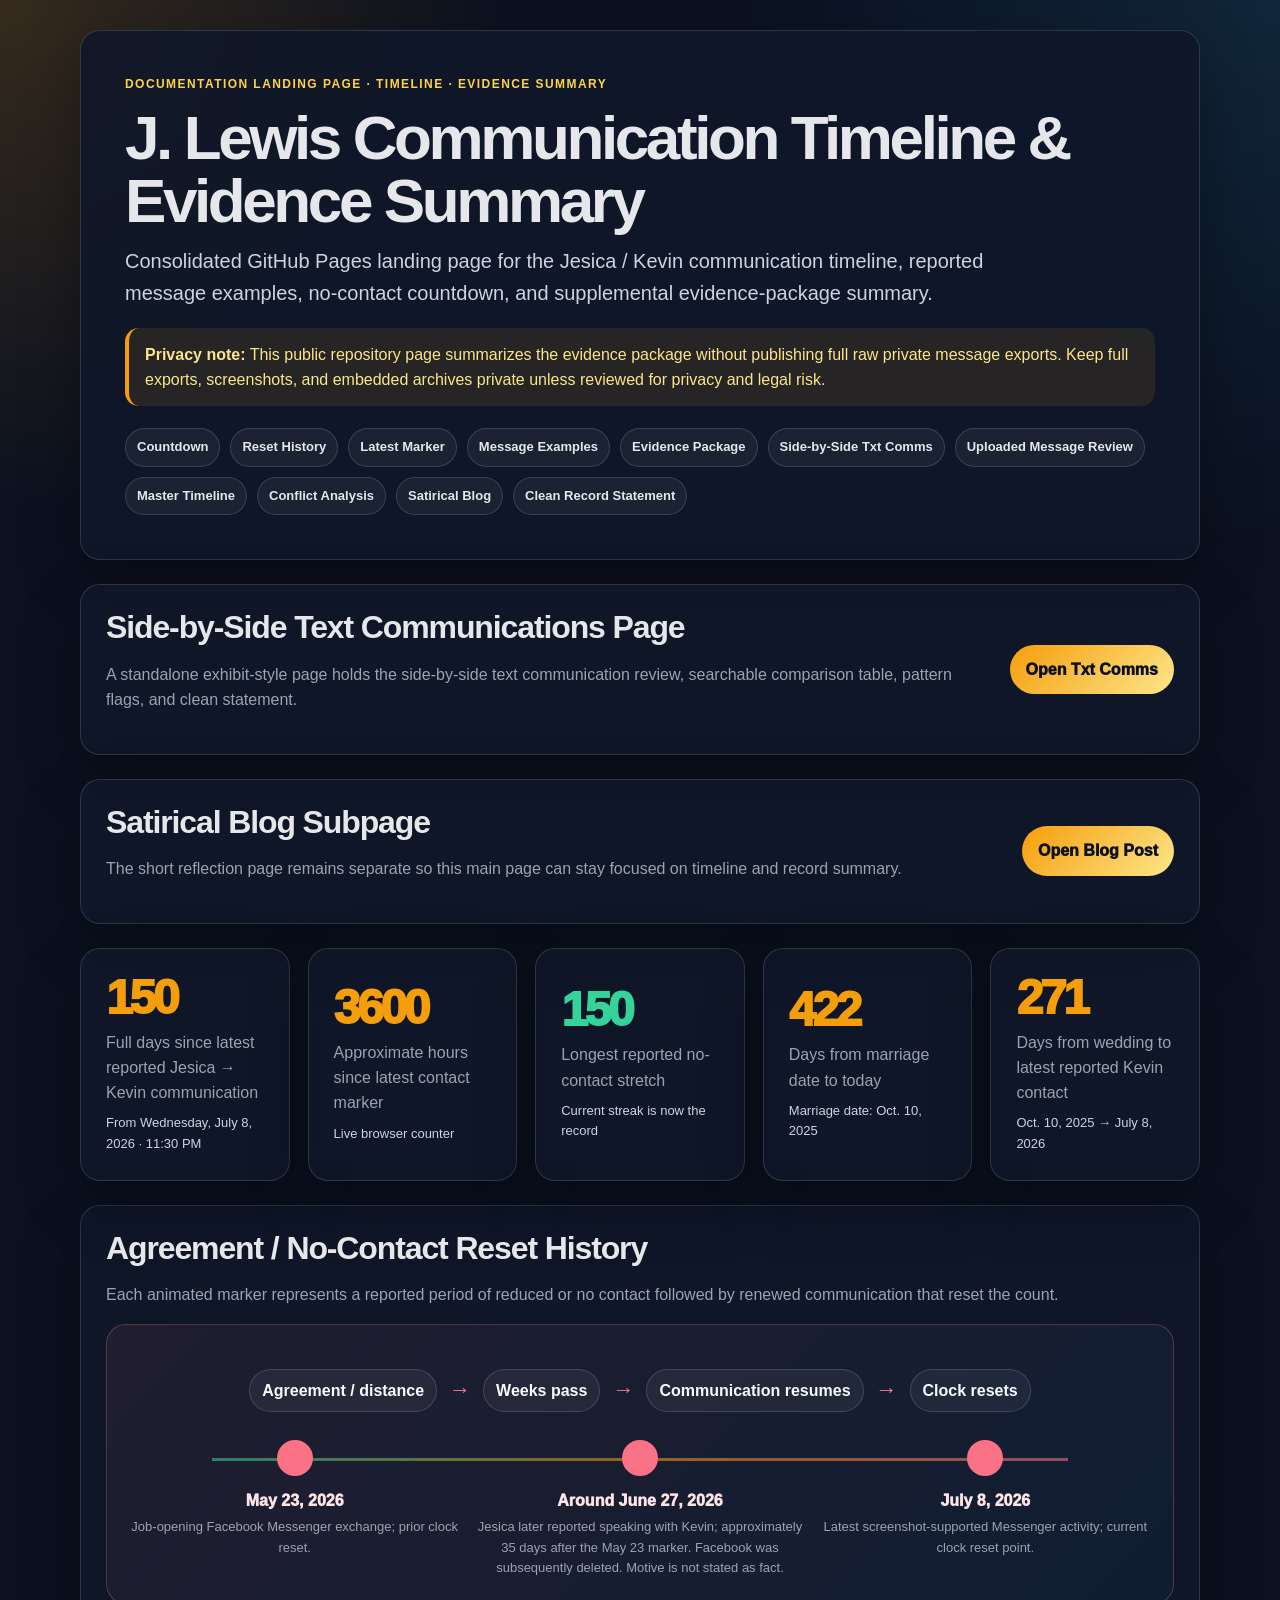
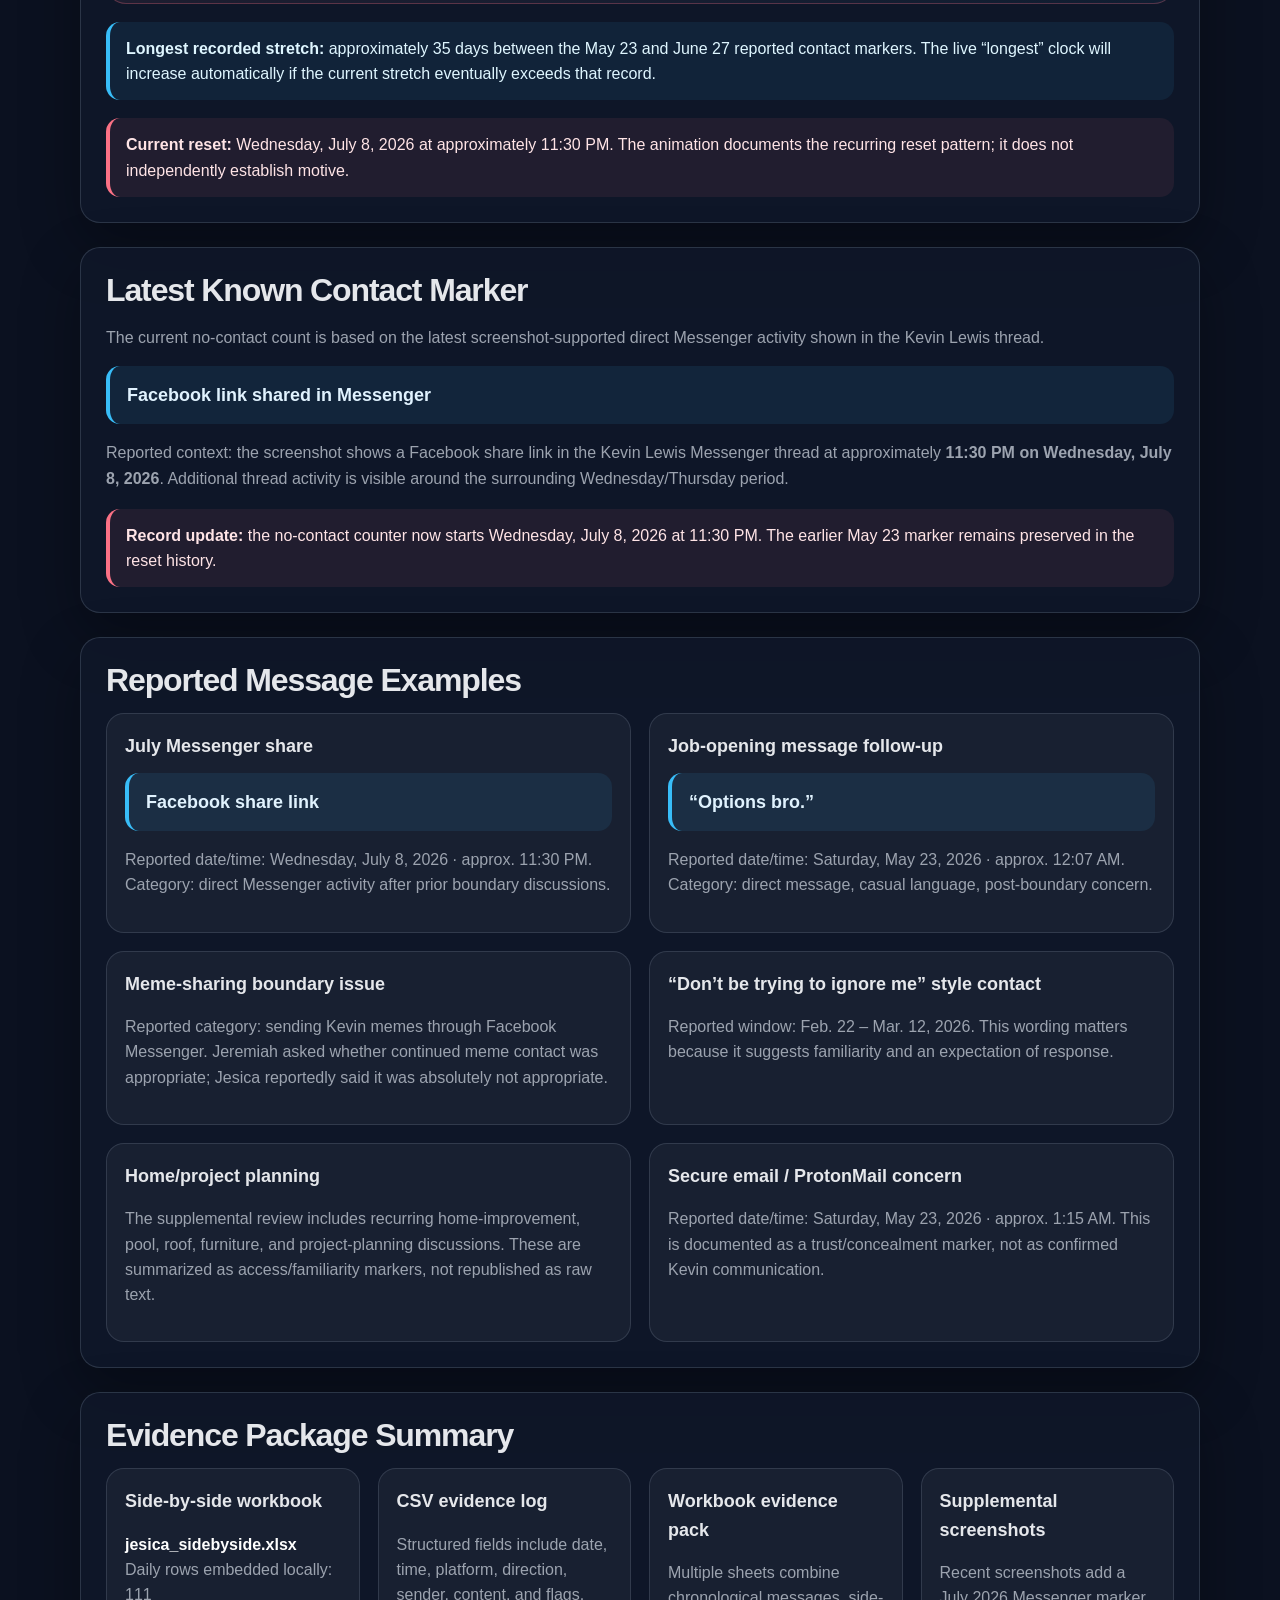
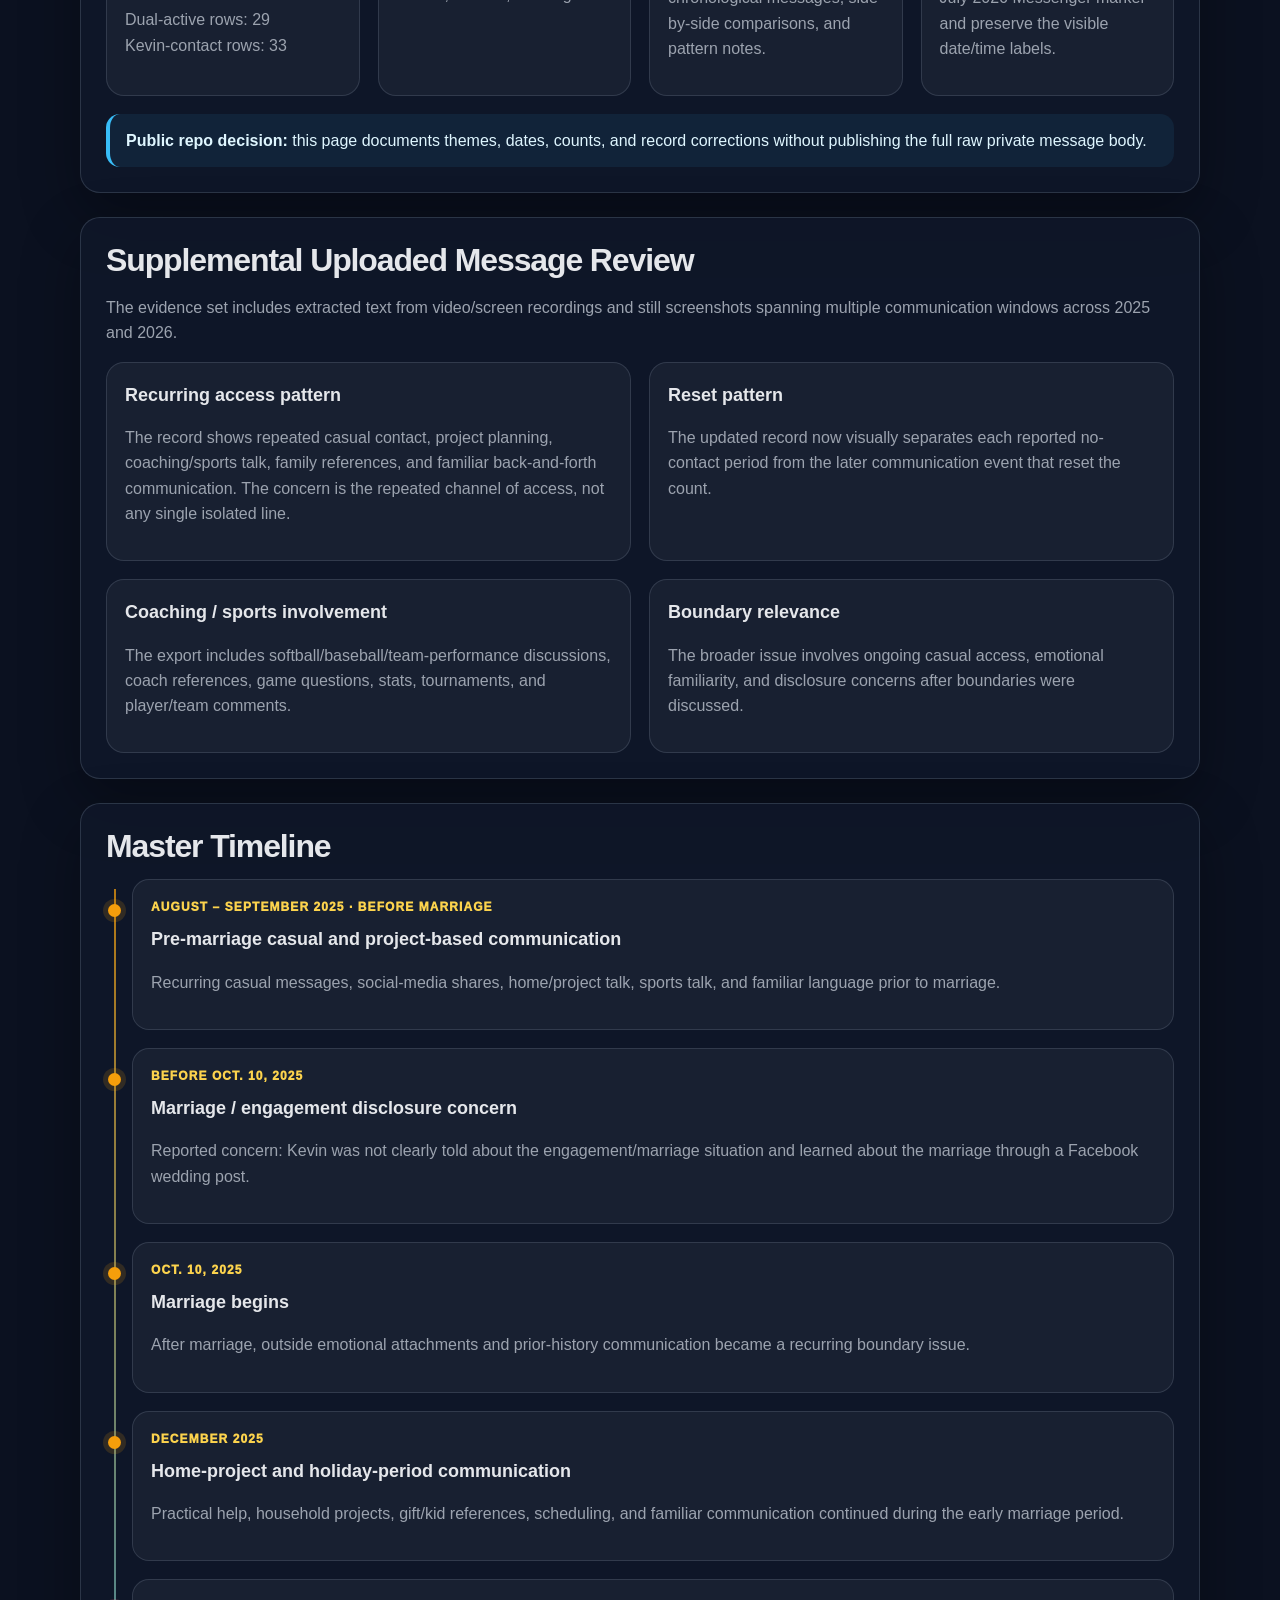
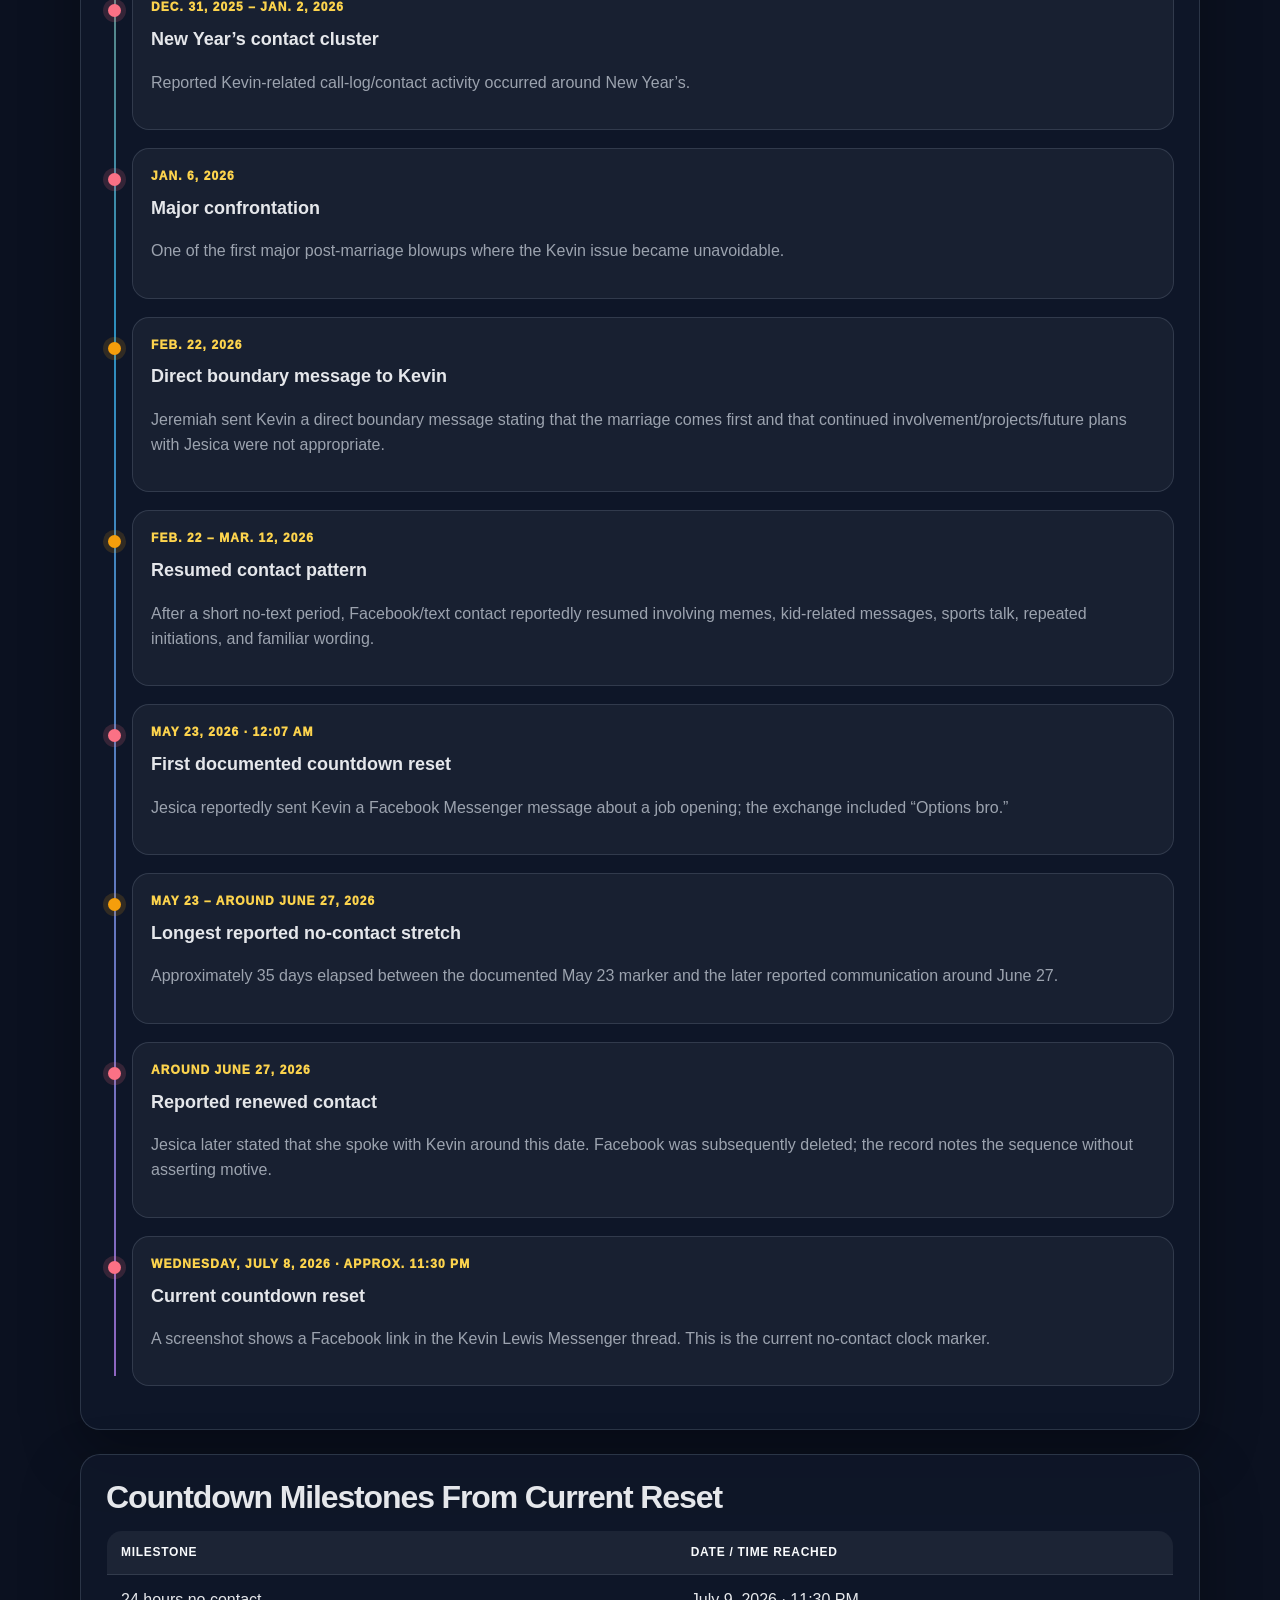
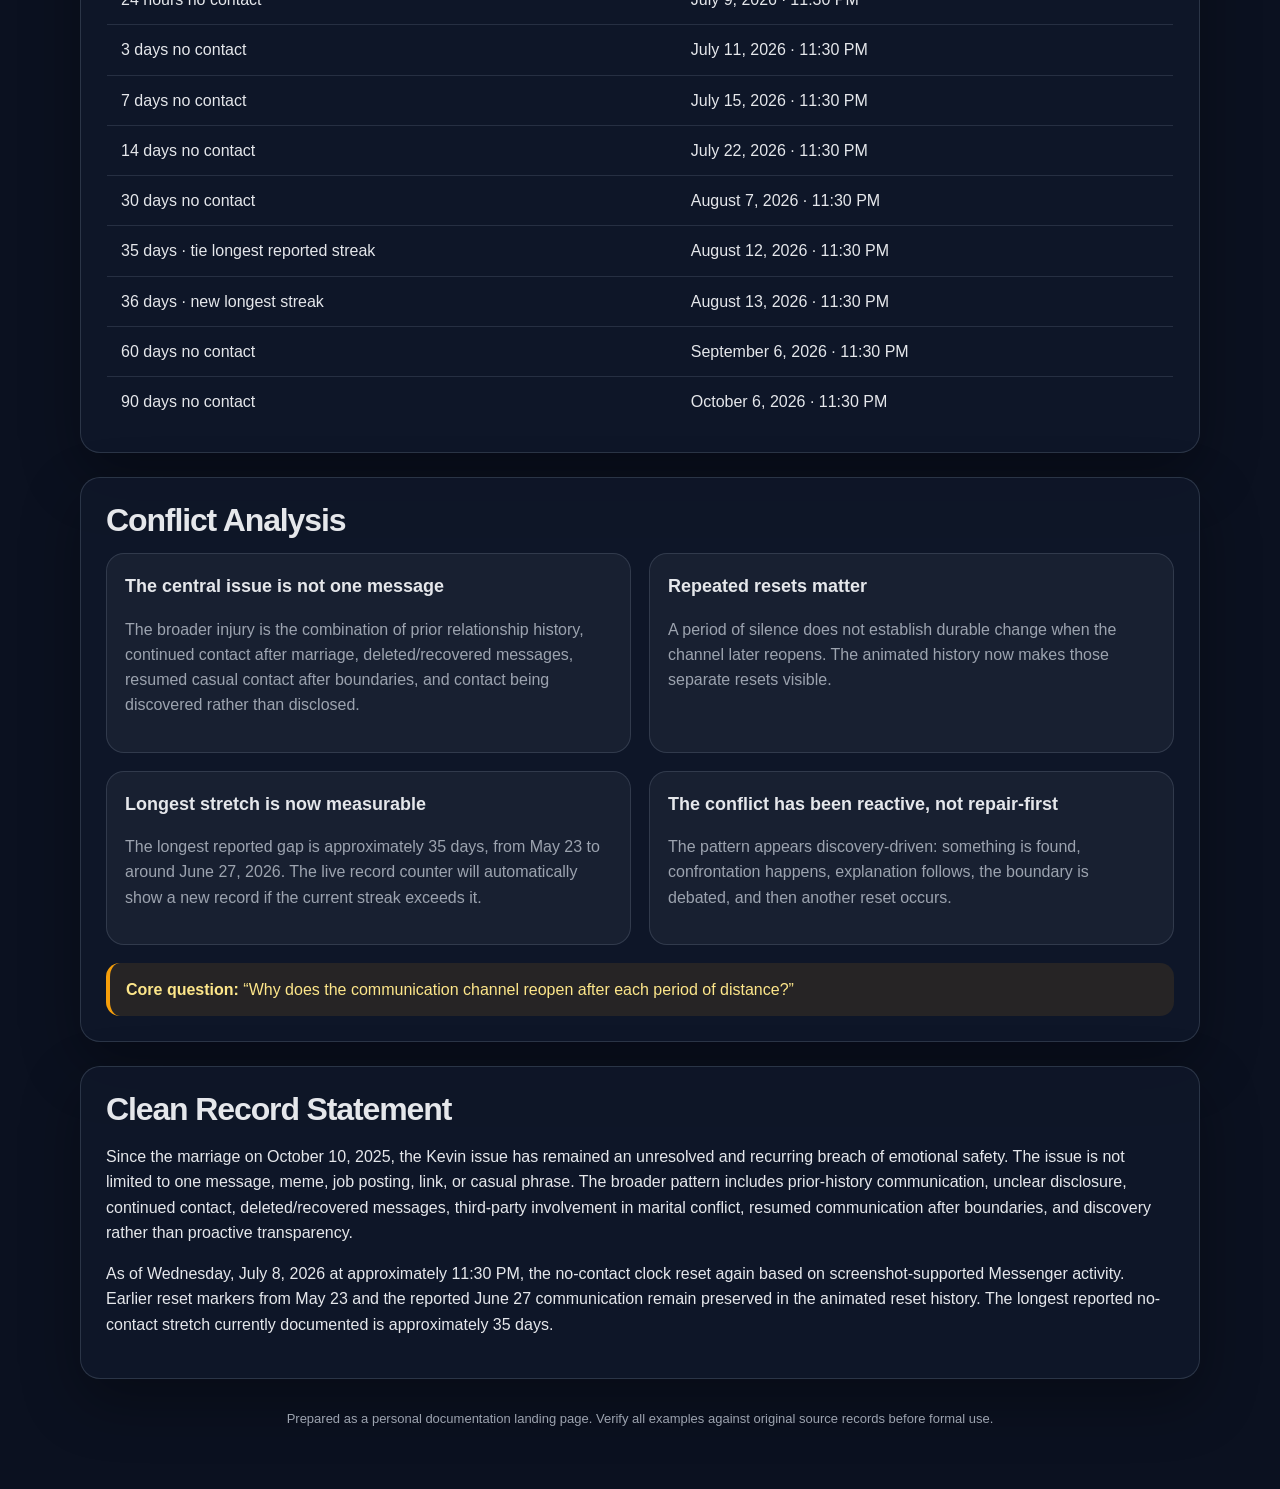
==== commit 15ffb23c: "Add longest no-contact streak counter" ====
--- a/index.html
+++ b/index.html
@@ -18,7 +18,7 @@
     *{box-sizing:border-box}html{scroll-behavior:smooth}body{margin:0;font-family:-apple-system,BlinkMacSystemFont,"Segoe UI",Roboto,Helvetica,Arial,sans-serif;background:radial-gradient(circle at top left,rgba(245,158,11,.18),transparent 32rem),radial-gradient(circle at top right,rgba(56,189,248,.12),transparent 34rem),var(--bg);color:var(--text);line-height:1.58}
     .wrap{width:min(1120px,calc(100% - 30px));margin:0 auto;padding:30px 0 60px}header,.card{background:rgba(15,23,42,.88);border:1px solid rgba(148,163,184,.22);border-radius:var(--radius);box-shadow:0 22px 60px rgba(0,0,0,.33)}header{padding:clamp(26px,4vw,44px)}
     .eyebrow{color:#fcd34d;text-transform:uppercase;letter-spacing:.12em;font-weight:900;font-size:12px;margin-bottom:12px}h1{font-size:clamp(34px,5vw,62px);line-height:1.02;letter-spacing:-.055em;margin:0 0 14px}h2{font-size:clamp(23px,3vw,32px);letter-spacing:-.035em;line-height:1.12;margin:0 0 14px}h3{font-size:18px;margin:0 0 8px}.subtitle{color:#cbd5e1;font-size:clamp(16px,2vw,20px);max-width:900px;margin:0}.notice,.callout{margin-top:18px;padding:14px 16px;border-radius:14px;border-left:4px solid var(--accent);background:rgba(245,158,11,.1);color:#fde68a}.callout.blue{border-color:var(--blue);background:rgba(56,189,248,.08);color:#dff6ff}.callout.red{border-color:var(--red);background:rgba(251,113,133,.08);color:#ffe4e6}
-    .nav{display:flex;flex-wrap:wrap;gap:10px;margin-top:22px}.nav a,.pill{text-decoration:none;color:var(--text);border:1px solid rgba(148,163,184,.24);background:rgba(255,255,255,.055);border-radius:999px;padding:8px 11px;font-size:13px;font-weight:800}.nav a:hover{border-color:rgba(245,158,11,.7);color:#fde68a}section{margin-top:24px}.card{padding:clamp(18px,2.3vw,25px)}.grid{display:grid;gap:18px}.grid.two{grid-template-columns:repeat(2,minmax(0,1fr))}.grid.three{grid-template-columns:repeat(3,minmax(0,1fr))}.grid.four{grid-template-columns:repeat(4,minmax(0,1fr))}@media(max-width:900px){.grid.two,.grid.three,.grid.four{grid-template-columns:1fr}}.stat{min-height:136px;display:flex;flex-direction:column;justify-content:center;gap:8px}.num{font-size:48px;line-height:1;font-weight:950;letter-spacing:-.07em;color:var(--accent)}.label,.muted{color:var(--muted)}.sub{color:#cbd5e1;font-size:13px}.analysis-box{border:1px solid rgba(148,163,184,.20);border-radius:18px;background:rgba(255,255,255,.043);padding:18px}.analysis-box strong{color:#fff}.quote{margin:12px 0;padding:15px 17px;border-left:4px solid var(--blue);background:rgba(56,189,248,.09);border-radius:14px;color:#e0f2fe;font-size:18px;font-weight:750}
+    .nav{display:flex;flex-wrap:wrap;gap:10px;margin-top:22px}.nav a,.pill{text-decoration:none;color:var(--text);border:1px solid rgba(148,163,184,.24);background:rgba(255,255,255,.055);border-radius:999px;padding:8px 11px;font-size:13px;font-weight:800}.nav a:hover{border-color:rgba(245,158,11,.7);color:#fde68a}section{margin-top:24px}.card{padding:clamp(18px,2.3vw,25px)}.grid{display:grid;gap:18px}.grid.two{grid-template-columns:repeat(2,minmax(0,1fr))}.grid.three{grid-template-columns:repeat(3,minmax(0,1fr))}.grid.four{grid-template-columns:repeat(4,minmax(0,1fr))}.grid.five{grid-template-columns:repeat(5,minmax(0,1fr))}@media(max-width:1100px){.grid.five{grid-template-columns:repeat(3,minmax(0,1fr))}}@media(max-width:900px){.grid.two,.grid.three,.grid.four,.grid.five{grid-template-columns:1fr}}.stat{min-height:136px;display:flex;flex-direction:column;justify-content:center;gap:8px}.num{font-size:48px;line-height:1;font-weight:950;letter-spacing:-.07em;color:var(--accent)}.num.best{color:var(--green)}.label,.muted{color:var(--muted)}.sub{color:#cbd5e1;font-size:13px}.analysis-box{border:1px solid rgba(148,163,184,.20);border-radius:18px;background:rgba(255,255,255,.043);padding:18px}.analysis-box strong{color:#fff}.quote{margin:12px 0;padding:15px 17px;border-left:4px solid var(--blue);background:rgba(56,189,248,.09);border-radius:14px;color:#e0f2fe;font-size:18px;font-weight:750}
     .timeline{position:relative;padding-left:26px}.timeline:before{content:"";position:absolute;left:8px;top:10px;bottom:10px;width:2px;background:linear-gradient(var(--accent),var(--blue),#c084fc);opacity:.72}.event{position:relative;margin-bottom:18px;padding:18px;border:1px solid rgba(148,163,184,.20);border-radius:17px;background:rgba(255,255,255,.043)}.event:before{content:"";position:absolute;left:-25px;top:24px;width:13px;height:13px;border-radius:999px;background:var(--accent);box-shadow:0 0 0 5px rgba(245,158,11,.15)}.event.red:before{background:var(--red);box-shadow:0 0 0 5px rgba(251,113,133,.16)}.date{color:#fcd34d;font-weight:950;font-size:12px;letter-spacing:.09em;text-transform:uppercase;margin-bottom:8px}
     table{width:100%;border-collapse:collapse;overflow:hidden;border-radius:16px;border:1px solid rgba(148,163,184,.20);margin-top:12px}th,td{text-align:left;padding:12px 14px;border-bottom:1px solid rgba(148,163,184,.18);vertical-align:top}th{background:rgba(255,255,255,.06);color:#f8fafc;text-transform:uppercase;letter-spacing:.06em;font-size:12px}tr:last-child td{border-bottom:0}.footer{margin-top:30px;text-align:center;color:var(--muted);font-size:13px}.blog-link{display:grid;grid-template-columns:1fr auto;gap:16px;align-items:center}.blog-link a{display:inline-flex;align-items:center;justify-content:center;text-decoration:none;border-radius:999px;padding:12px 16px;background:linear-gradient(135deg,#f59e0b,#fde68a);color:#0b1120;font-weight:950}@media(max-width:720px){.blog-link{grid-template-columns:1fr}.blog-link a{width:100%}}
 
@@ -52,9 +52,10 @@
 
     <section class="card blog-link"><div><h2>Satirical Blog Subpage</h2><p class="muted">The short reflection page remains separate so this main page can stay focused on timeline and record summary.</p></div><a href="nothing-to-worry-about.html">Open Blog Post</a></section>
 
-    <section id="countdown" class="grid four">
+    <section id="countdown" class="grid five">
       <div class="card stat"><div class="num" id="daysNoContact">0</div><div class="label">Full days since latest reported Jesica → Kevin communication</div><div class="sub">From Wednesday, July 8, 2026 · 11:30 PM</div></div>
       <div class="card stat"><div class="num" id="hoursNoContact">0</div><div class="label">Approximate hours since latest contact marker</div><div class="sub">Live browser counter</div></div>
+      <div class="card stat"><div class="num best" id="longestNoContact">35</div><div class="label">Longest reported no-contact stretch</div><div class="sub" id="longestNoContactDetail">Approx. May 23 → June 27, 2026</div></div>
       <div class="card stat"><div class="num" id="daysSinceWedding">0</div><div class="label">Days from marriage date to today</div><div class="sub">Marriage date: Oct. 10, 2025</div></div>
       <div class="card stat"><div class="num">271</div><div class="label">Days from wedding to latest reported Kevin contact</div><div class="sub">Oct. 10, 2025 → July 8, 2026</div></div>
     </section>
@@ -66,10 +67,11 @@
         <div class="cycle-banner"><span class="cycle-step">Agreement / distance</span><span class="cycle-arrow">→</span><span class="cycle-step">Weeks pass</span><span class="cycle-arrow">→</span><span class="cycle-step">Communication resumes</span><span class="cycle-arrow">→</span><span class="cycle-step">Clock resets</span></div>
         <div class="reset-track">
           <div class="reset-node"><div class="reset-date">May 23, 2026</div><div class="reset-note">Job-opening Facebook Messenger exchange; prior clock reset.</div></div>
-          <div class="reset-node"><div class="reset-date">Around June 27, 2026</div><div class="reset-note">Jesica later reported speaking with Kevin; Facebook was subsequently deleted. Motive is not stated as fact.</div></div>
+          <div class="reset-node"><div class="reset-date">Around June 27, 2026</div><div class="reset-note">Jesica later reported speaking with Kevin; approximately 35 days after the May 23 marker. Facebook was subsequently deleted. Motive is not stated as fact.</div></div>
           <div class="reset-node"><div class="reset-date">July 8, 2026</div><div class="reset-note">Latest screenshot-supported Messenger activity; current clock reset point.</div></div>
         </div>
       </div>
+      <div class="callout blue"><strong>Longest recorded stretch:</strong> approximately 35 days between the May 23 and June 27 reported contact markers. The live “longest” clock will increase automatically if the current stretch eventually exceeds that record.</div>
       <div class="callout red"><strong>Current reset:</strong> Wednesday, July 8, 2026 at approximately 11:30 PM. The animation documents the recurring reset pattern; it does not independently establish motive.</div>
     </section>
 
@@ -127,6 +129,7 @@
         <article class="event"><div class="date">Feb. 22, 2026</div><h3>Direct boundary message to Kevin</h3><p class="muted">Jeremiah sent Kevin a direct boundary message stating that the marriage comes first and that continued involvement/projects/future plans with Jesica were not appropriate.</p></article>
         <article class="event"><div class="date">Feb. 22 – Mar. 12, 2026</div><h3>Resumed contact pattern</h3><p class="muted">After a short no-text period, Facebook/text contact reportedly resumed involving memes, kid-related messages, sports talk, repeated initiations, and familiar wording.</p></article>
         <article class="event red"><div class="date">May 23, 2026 · 12:07 AM</div><h3>First documented countdown reset</h3><p class="muted">Jesica reportedly sent Kevin a Facebook Messenger message about a job opening; the exchange included “Options bro.”</p></article>
+        <article class="event"><div class="date">May 23 – around June 27, 2026</div><h3>Longest reported no-contact stretch</h3><p class="muted">Approximately 35 days elapsed between the documented May 23 marker and the later reported communication around June 27.</p></article>
         <article class="event red"><div class="date">Around June 27, 2026</div><h3>Reported renewed contact</h3><p class="muted">Jesica later stated that she spoke with Kevin around this date. Facebook was subsequently deleted; the record notes the sequence without asserting motive.</p></article>
         <article class="event red"><div class="date">Wednesday, July 8, 2026 · approx. 11:30 PM</div><h3>Current countdown reset</h3><p class="muted">A screenshot shows a Facebook link in the Kevin Lewis Messenger thread. This is the current no-contact clock marker.</p></article>
       </div>
@@ -140,6 +143,8 @@
         <tr><td>7 days no contact</td><td>July 15, 2026 · 11:30 PM</td></tr>
         <tr><td>14 days no contact</td><td>July 22, 2026 · 11:30 PM</td></tr>
         <tr><td>30 days no contact</td><td>August 7, 2026 · 11:30 PM</td></tr>
+        <tr><td>35 days · tie longest reported streak</td><td>August 12, 2026 · 11:30 PM</td></tr>
+        <tr><td>36 days · new longest streak</td><td>August 13, 2026 · 11:30 PM</td></tr>
         <tr><td>60 days no contact</td><td>September 6, 2026 · 11:30 PM</td></tr>
         <tr><td>90 days no contact</td><td>October 6, 2026 · 11:30 PM</td></tr>
       </tbody></table>
@@ -150,7 +155,7 @@
       <div class="grid two">
         <div class="analysis-box"><h3>The central issue is not one message</h3><p class="muted">The broader injury is the combination of prior relationship history, continued contact after marriage, deleted/recovered messages, resumed casual contact after boundaries, and contact being discovered rather than disclosed.</p></div>
         <div class="analysis-box"><h3>Repeated resets matter</h3><p class="muted">A period of silence does not establish durable change when the channel later reopens. The animated history now makes those separate resets visible.</p></div>
-        <div class="analysis-box"><h3>Casual content still reopens access</h3><p class="muted">Links, memes, sports, and casual phrases may be low-intensity content, but they still restart communication after a stated boundary.</p></div>
+        <div class="analysis-box"><h3>Longest stretch is now measurable</h3><p class="muted">The longest reported gap is approximately 35 days, from May 23 to around June 27, 2026. The live record counter will automatically show a new record if the current streak exceeds it.</p></div>
         <div class="analysis-box"><h3>The conflict has been reactive, not repair-first</h3><p class="muted">The pattern appears discovery-driven: something is found, confrontation happens, explanation follows, the boundary is debated, and then another reset occurs.</p></div>
       </div>
       <div class="callout"><strong>Core question:</strong> “Why does the communication channel reopen after each period of distance?”</div>
@@ -159,7 +164,7 @@
     <section id="clean" class="card">
       <h2>Clean Record Statement</h2>
       <p>Since the marriage on October 10, 2025, the Kevin issue has remained an unresolved and recurring breach of emotional safety. The issue is not limited to one message, meme, job posting, link, or casual phrase. The broader pattern includes prior-history communication, unclear disclosure, continued contact, deleted/recovered messages, third-party involvement in marital conflict, resumed communication after boundaries, and discovery rather than proactive transparency.</p>
-      <p>As of Wednesday, July 8, 2026 at approximately 11:30 PM, the no-contact clock reset again based on screenshot-supported Messenger activity. Earlier reset markers from May 23 and the reported June 27 communication remain preserved in the animated reset history.</p>
+      <p>As of Wednesday, July 8, 2026 at approximately 11:30 PM, the no-contact clock reset again based on screenshot-supported Messenger activity. Earlier reset markers from May 23 and the reported June 27 communication remain preserved in the animated reset history. The longest reported no-contact stretch currently documented is approximately 35 days.</p>
     </section>
 
     <div class="footer">Prepared as a personal documentation landing page. Verify all examples against original source records before formal use.</div>
@@ -167,9 +172,19 @@
   <script>
     const latestContact = new Date("2026-07-08T23:30:00-05:00");
     const weddingDate = new Date("2025-10-10T00:00:00-05:00");
+    const historicalLongestDays = 35;
     function wholeDaysBetween(a,b){return Math.max(0,Math.floor((b.getTime()-a.getTime())/(1000*60*60*24)))}
     function wholeHoursBetween(a,b){return Math.max(0,Math.floor((b.getTime()-a.getTime())/(1000*60*60)))}
-    function updateCounters(){const now=new Date();document.getElementById("daysNoContact").textContent=wholeDaysBetween(latestContact,now);document.getElementById("hoursNoContact").textContent=wholeHoursBetween(latestContact,now);document.getElementById("daysSinceWedding").textContent=wholeDaysBetween(weddingDate,now)}
+    function updateCounters(){
+      const now=new Date();
+      const currentDays=wholeDaysBetween(latestContact,now);
+      const longestDays=Math.max(historicalLongestDays,currentDays);
+      document.getElementById("daysNoContact").textContent=currentDays;
+      document.getElementById("hoursNoContact").textContent=wholeHoursBetween(latestContact,now);
+      document.getElementById("daysSinceWedding").textContent=wholeDaysBetween(weddingDate,now);
+      document.getElementById("longestNoContact").textContent=longestDays;
+      document.getElementById("longestNoContactDetail").textContent=currentDays>historicalLongestDays?"Current streak is now the record":"Approx. May 23 → June 27, 2026";
+    }
     updateCounters();setInterval(updateCounters,60000);
   </script>
 </body>
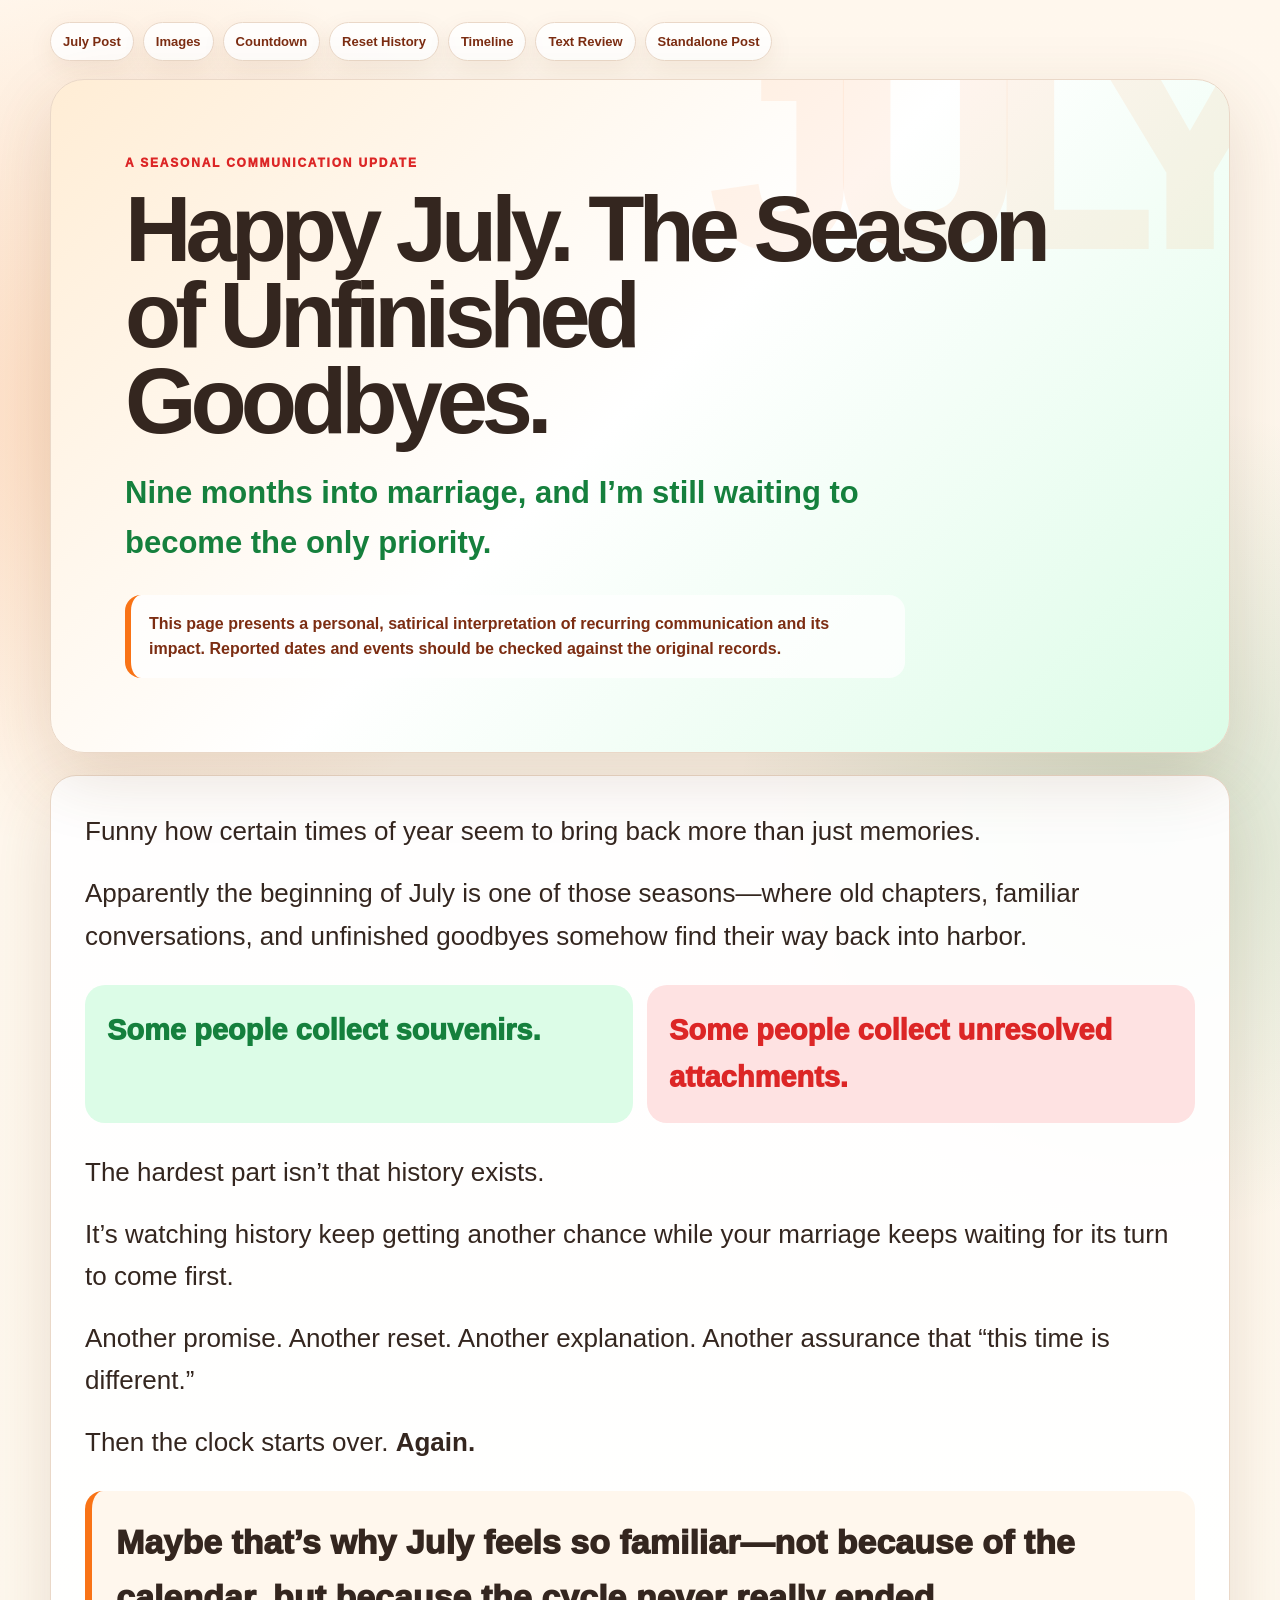
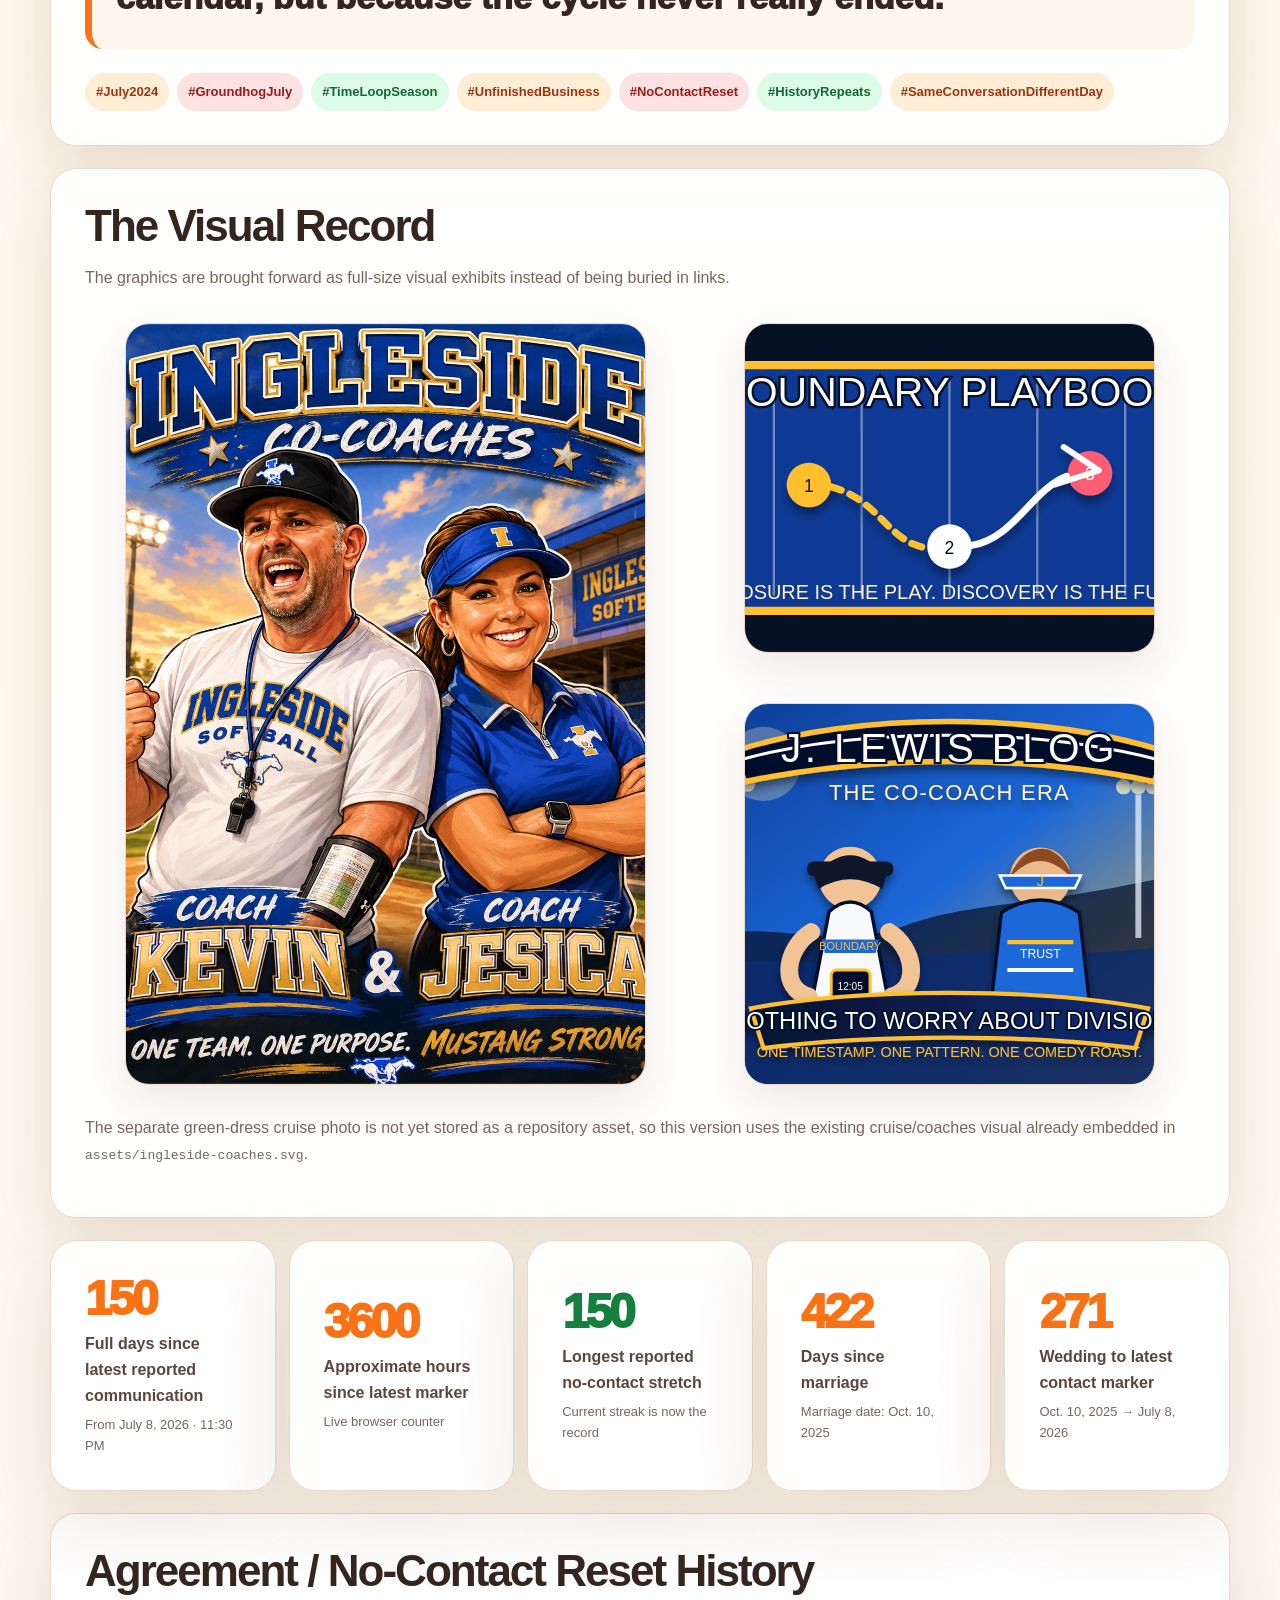
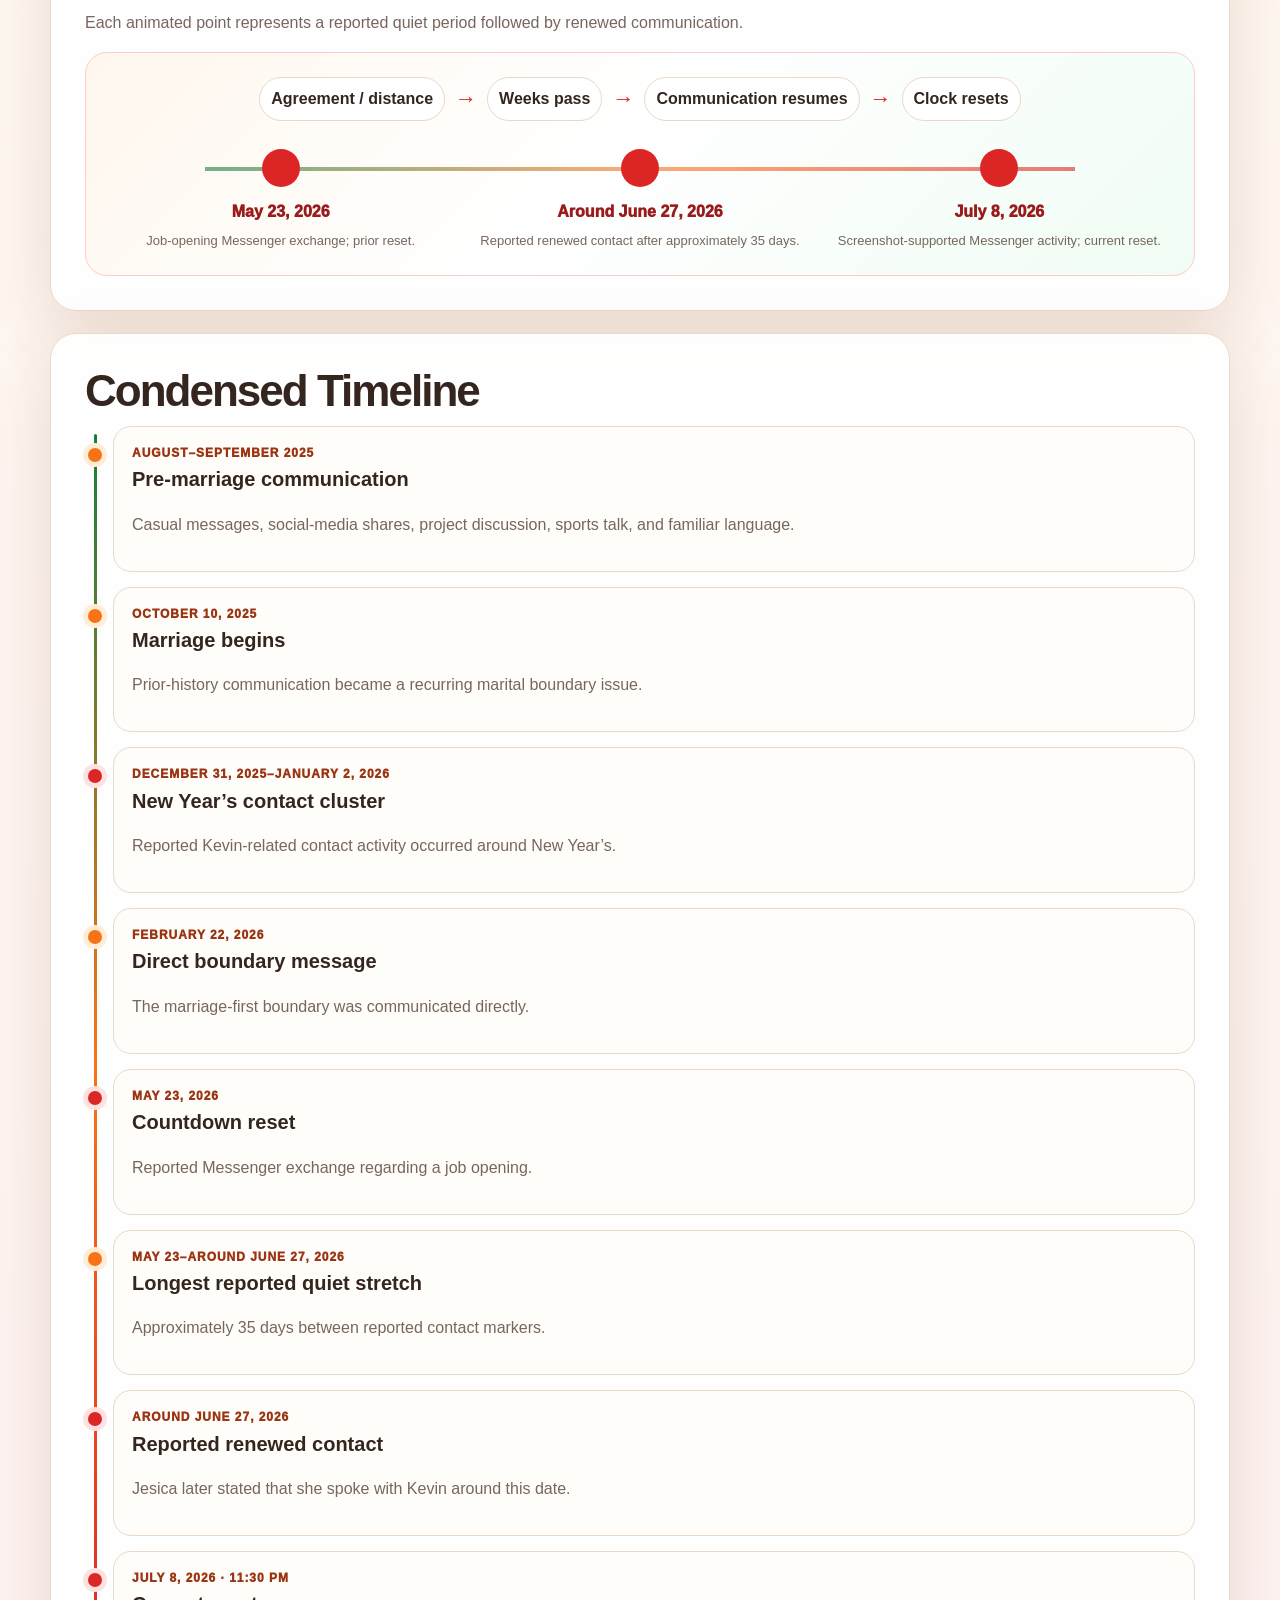
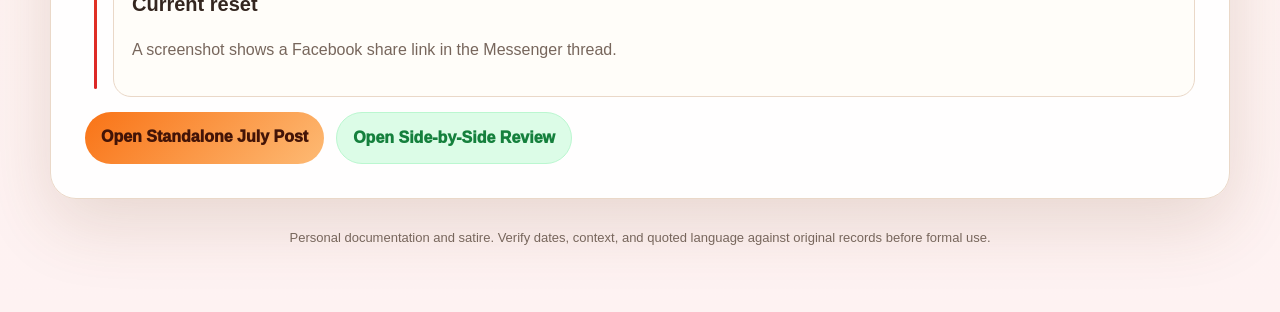
==== commit c79b0ee2: "Redesign landing page as July satire post with visual exhibits" ====
--- a/index.html
+++ b/index.html
@@ -1,7 +1,6 @@
 <!DOCTYPE html>
 <html lang="en">
 <head>
-  <!-- Google tag (gtag.js) -->
   <script async src="https://www.googletagmanager.com/gtag/js?id=G-VKFHMY0KLS"></script>
   <script>
     window.dataLayer = window.dataLayer || [];
@@ -11,181 +10,127 @@
   </script>
   <meta charset="utf-8" />
   <meta name="viewport" content="width=device-width, initial-scale=1" />
-  <title>J. Lewis Documentation Timeline</title>
-  <meta name="description" content="Documentation landing page for the J. Lewis communication timeline, evidence summary, and no-contact counter." />
+  <title>Happy July — The Season of Unfinished Goodbyes</title>
+  <meta name="description" content="A satirical July reflection with a communication countdown, reset history, and visual timeline." />
   <style>
-    :root{--bg:#0b1120;--panel:#111827;--text:#e5e7eb;--muted:#9ca3af;--line:#334155;--accent:#f59e0b;--blue:#38bdf8;--red:#fb7185;--green:#34d399;--radius:20px}
-    *{box-sizing:border-box}html{scroll-behavior:smooth}body{margin:0;font-family:-apple-system,BlinkMacSystemFont,"Segoe UI",Roboto,Helvetica,Arial,sans-serif;background:radial-gradient(circle at top left,rgba(245,158,11,.18),transparent 32rem),radial-gradient(circle at top right,rgba(56,189,248,.12),transparent 34rem),var(--bg);color:var(--text);line-height:1.58}
-    .wrap{width:min(1120px,calc(100% - 30px));margin:0 auto;padding:30px 0 60px}header,.card{background:rgba(15,23,42,.88);border:1px solid rgba(148,163,184,.22);border-radius:var(--radius);box-shadow:0 22px 60px rgba(0,0,0,.33)}header{padding:clamp(26px,4vw,44px)}
-    .eyebrow{color:#fcd34d;text-transform:uppercase;letter-spacing:.12em;font-weight:900;font-size:12px;margin-bottom:12px}h1{font-size:clamp(34px,5vw,62px);line-height:1.02;letter-spacing:-.055em;margin:0 0 14px}h2{font-size:clamp(23px,3vw,32px);letter-spacing:-.035em;line-height:1.12;margin:0 0 14px}h3{font-size:18px;margin:0 0 8px}.subtitle{color:#cbd5e1;font-size:clamp(16px,2vw,20px);max-width:900px;margin:0}.notice,.callout{margin-top:18px;padding:14px 16px;border-radius:14px;border-left:4px solid var(--accent);background:rgba(245,158,11,.1);color:#fde68a}.callout.blue{border-color:var(--blue);background:rgba(56,189,248,.08);color:#dff6ff}.callout.red{border-color:var(--red);background:rgba(251,113,133,.08);color:#ffe4e6}
-    .nav{display:flex;flex-wrap:wrap;gap:10px;margin-top:22px}.nav a,.pill{text-decoration:none;color:var(--text);border:1px solid rgba(148,163,184,.24);background:rgba(255,255,255,.055);border-radius:999px;padding:8px 11px;font-size:13px;font-weight:800}.nav a:hover{border-color:rgba(245,158,11,.7);color:#fde68a}section{margin-top:24px}.card{padding:clamp(18px,2.3vw,25px)}.grid{display:grid;gap:18px}.grid.two{grid-template-columns:repeat(2,minmax(0,1fr))}.grid.three{grid-template-columns:repeat(3,minmax(0,1fr))}.grid.four{grid-template-columns:repeat(4,minmax(0,1fr))}.grid.five{grid-template-columns:repeat(5,minmax(0,1fr))}@media(max-width:1100px){.grid.five{grid-template-columns:repeat(3,minmax(0,1fr))}}@media(max-width:900px){.grid.two,.grid.three,.grid.four,.grid.five{grid-template-columns:1fr}}.stat{min-height:136px;display:flex;flex-direction:column;justify-content:center;gap:8px}.num{font-size:48px;line-height:1;font-weight:950;letter-spacing:-.07em;color:var(--accent)}.num.best{color:var(--green)}.label,.muted{color:var(--muted)}.sub{color:#cbd5e1;font-size:13px}.analysis-box{border:1px solid rgba(148,163,184,.20);border-radius:18px;background:rgba(255,255,255,.043);padding:18px}.analysis-box strong{color:#fff}.quote{margin:12px 0;padding:15px 17px;border-left:4px solid var(--blue);background:rgba(56,189,248,.09);border-radius:14px;color:#e0f2fe;font-size:18px;font-weight:750}
-    .timeline{position:relative;padding-left:26px}.timeline:before{content:"";position:absolute;left:8px;top:10px;bottom:10px;width:2px;background:linear-gradient(var(--accent),var(--blue),#c084fc);opacity:.72}.event{position:relative;margin-bottom:18px;padding:18px;border:1px solid rgba(148,163,184,.20);border-radius:17px;background:rgba(255,255,255,.043)}.event:before{content:"";position:absolute;left:-25px;top:24px;width:13px;height:13px;border-radius:999px;background:var(--accent);box-shadow:0 0 0 5px rgba(245,158,11,.15)}.event.red:before{background:var(--red);box-shadow:0 0 0 5px rgba(251,113,133,.16)}.date{color:#fcd34d;font-weight:950;font-size:12px;letter-spacing:.09em;text-transform:uppercase;margin-bottom:8px}
-    table{width:100%;border-collapse:collapse;overflow:hidden;border-radius:16px;border:1px solid rgba(148,163,184,.20);margin-top:12px}th,td{text-align:left;padding:12px 14px;border-bottom:1px solid rgba(148,163,184,.18);vertical-align:top}th{background:rgba(255,255,255,.06);color:#f8fafc;text-transform:uppercase;letter-spacing:.06em;font-size:12px}tr:last-child td{border-bottom:0}.footer{margin-top:30px;text-align:center;color:var(--muted);font-size:13px}.blog-link{display:grid;grid-template-columns:1fr auto;gap:16px;align-items:center}.blog-link a{display:inline-flex;align-items:center;justify-content:center;text-decoration:none;border-radius:999px;padding:12px 16px;background:linear-gradient(135deg,#f59e0b,#fde68a);color:#0b1120;font-weight:950}@media(max-width:720px){.blog-link{grid-template-columns:1fr}.blog-link a{width:100%}}
-
-    /* Animated reset history */
-    .reset-stage{position:relative;overflow:hidden;padding:24px;border:1px solid rgba(251,113,133,.28);border-radius:20px;background:linear-gradient(135deg,rgba(251,113,133,.08),rgba(56,189,248,.05))}
-    .reset-track{position:relative;display:grid;grid-template-columns:repeat(3,minmax(0,1fr));gap:18px;margin-top:20px}
-    .reset-track:before{content:"";position:absolute;left:8%;right:8%;top:26px;height:3px;background:linear-gradient(90deg,var(--green),var(--accent),var(--red));opacity:.55}
-    .reset-node{position:relative;z-index:1;text-align:center;padding-top:56px}
-    .reset-node:before{content:"";position:absolute;top:8px;left:50%;width:36px;height:36px;border-radius:50%;transform:translateX(-50%);background:var(--red);box-shadow:0 0 0 0 rgba(251,113,133,.55);animation:resetPulse 3.6s infinite}
-    .reset-node:nth-child(2):before{animation-delay:1.2s}.reset-node:nth-child(3):before{animation-delay:2.4s}
-    .reset-node .reset-date{font-weight:950;color:#ffe4e6}.reset-node .reset-note{font-size:13px;color:var(--muted);margin-top:4px}
-    .cycle-banner{display:flex;align-items:center;justify-content:center;gap:12px;flex-wrap:wrap;margin-top:20px;font-weight:900;color:#f8fafc}
-    .cycle-step{padding:8px 12px;border-radius:999px;border:1px solid rgba(148,163,184,.25);background:rgba(255,255,255,.05)}
-    .cycle-arrow{color:var(--red);font-size:22px;animation:arrowBlink 1.3s infinite alternate}
-    @keyframes resetPulse{0%,18%{box-shadow:0 0 0 0 rgba(251,113,133,.55);transform:translateX(-50%) scale(1)}42%{box-shadow:0 0 0 18px rgba(251,113,133,0);transform:translateX(-50%) scale(1.14)}65%,100%{box-shadow:0 0 0 0 rgba(251,113,133,0);transform:translateX(-50%) scale(1)}}
-    @keyframes arrowBlink{from{opacity:.35;transform:translateX(-3px)}to{opacity:1;transform:translateX(3px)}}
-    @media(max-width:720px){.reset-track{grid-template-columns:1fr}.reset-track:before{left:50%;right:auto;top:16px;bottom:16px;width:3px;height:auto}.reset-node{text-align:left;padding:8px 0 18px 62px}.reset-node:before{left:18px;top:8px;transform:none}.reset-node:nth-child(n):before{transform:none}@keyframes resetPulse{0%,18%{box-shadow:0 0 0 0 rgba(251,113,133,.55);transform:scale(1)}42%{box-shadow:0 0 0 18px rgba(251,113,133,0);transform:scale(1.14)}65%,100%{box-shadow:0 0 0 0 rgba(251,113,133,0);transform:scale(1)}}}
+    :root{
+      --cream:#fffaf0;--paper:#ffffff;--ink:#34261f;--muted:#77665c;
+      --orange:#f97316;--orange-soft:#ffedd5;--red:#dc2626;--red-soft:#fee2e2;
+      --green:#15803d;--green-soft:#dcfce7;--gold:#f59e0b;--line:#ead8c8;
+      --shadow:0 24px 70px rgba(112,68,30,.16);--radius:26px
+    }
+    *{box-sizing:border-box}html{scroll-behavior:smooth}
+    body{margin:0;color:var(--ink);font-family:-apple-system,BlinkMacSystemFont,"Segoe UI",Roboto,Helvetica,Arial,sans-serif;line-height:1.62;background:radial-gradient(circle at 10% 8%,rgba(249,115,22,.22),transparent 28rem),radial-gradient(circle at 90% 16%,rgba(21,128,61,.16),transparent 26rem),linear-gradient(180deg,#fff7ed 0%,var(--cream) 48%,#fef2f2 100%)}
+    .wrap{width:min(1180px,calc(100% - 28px));margin:0 auto;padding:22px 0 64px}
+    .topnav{display:flex;flex-wrap:wrap;gap:9px;margin:0 0 18px}.topnav a{text-decoration:none;color:#7c2d12;background:rgba(255,255,255,.84);border:1px solid var(--line);padding:8px 12px;border-radius:999px;font-size:13px;font-weight:850;box-shadow:0 8px 24px rgba(112,68,30,.08)}
+    .hero{position:relative;overflow:hidden;border:1px solid var(--line);border-radius:34px;background:linear-gradient(135deg,var(--orange-soft),#fff 49%,var(--green-soft));box-shadow:var(--shadow);padding:clamp(30px,6vw,74px)}
+    .hero:before{content:"JULY";position:absolute;right:-18px;top:-48px;font-size:clamp(120px,20vw,260px);font-weight:1000;letter-spacing:-.09em;color:rgba(249,115,22,.08);line-height:1}
+    .eyebrow{position:relative;color:var(--red);font-size:12px;font-weight:950;letter-spacing:.15em;text-transform:uppercase;margin-bottom:14px}
+    h1{position:relative;max-width:920px;margin:0;font-size:clamp(44px,8vw,92px);line-height:.93;letter-spacing:-.065em}
+    .dek{position:relative;max-width:850px;margin:24px 0 0;color:var(--green);font-size:clamp(20px,3vw,31px);font-weight:850}
+    .hero-note{position:relative;margin-top:26px;max-width:780px;padding:16px 18px;border-left:6px solid var(--orange);border-radius:16px;background:rgba(255,255,255,.78);font-weight:750;color:#7c2d12}
+    section{margin-top:22px}.card{border:1px solid var(--line);border-radius:var(--radius);background:rgba(255,255,255,.93);box-shadow:var(--shadow);padding:clamp(20px,3vw,34px)}
+    h2{margin:0 0 12px;font-size:clamp(27px,4vw,44px);letter-spacing:-.045em;line-height:1.05}h3{margin:0 0 8px;font-size:20px}.muted{color:var(--muted)}
+    .post p{font-size:clamp(19px,2.2vw,26px);margin:0 0 20px}.pair{display:grid;grid-template-columns:1fr 1fr;gap:14px;margin:28px 0}.line-card{padding:22px;border-radius:20px;font-size:clamp(21px,2.5vw,29px);font-weight:950}.line-card:first-child{background:var(--green-soft);color:var(--green)}.line-card:last-child{background:var(--red-soft);color:var(--red)}
+    .closing{margin:28px 0 0;padding:24px;border-left:7px solid var(--orange);border-radius:18px;background:#fff7ed;font-size:clamp(23px,3vw,34px);font-weight:950}
+    .tags{display:flex;flex-wrap:wrap;gap:8px;margin-top:24px}.tag{padding:8px 11px;border-radius:999px;background:var(--orange-soft);color:#9a3412;font-size:13px;font-weight:900}.tag:nth-child(3n+2){background:var(--red-soft);color:#991b1b}.tag:nth-child(3n){background:var(--green-soft);color:#166534}
+    .visual-grid{display:grid;grid-template-columns:1.1fr .9fr;gap:18px}.visual-main,.visual-stack{display:grid;gap:18px}.visual-frame{overflow:hidden;border:1px solid var(--line);border-radius:24px;background:#fff;box-shadow:0 16px 40px rgba(112,68,30,.12)}.visual-frame img{display:block;width:100%;height:100%;object-fit:cover}.visual-frame.tall{min-height:540px}.visual-stack .visual-frame{min-height:260px}.caption{padding:14px 16px;font-size:14px;color:var(--muted);font-weight:700}
+    .count-grid{display:grid;grid-template-columns:repeat(5,minmax(0,1fr));gap:13px}.stat{min-height:150px;display:flex;flex-direction:column;justify-content:center}.num{font-size:48px;line-height:1;font-weight:1000;letter-spacing:-.07em;color:var(--orange)}.num.best{color:var(--green)}.label{margin-top:8px;color:#5b463b;font-weight:850}.sub{margin-top:5px;color:var(--muted);font-size:13px}
+    .reset-stage{position:relative;overflow:hidden;padding:24px;border:1px solid #fecaca;border-radius:22px;background:linear-gradient(135deg,#fff7ed,#fff 46%,#f0fdf4)}
+    .cycle-banner{display:flex;align-items:center;justify-content:center;gap:10px;flex-wrap:wrap;font-weight:900}.cycle-step{padding:8px 11px;border-radius:999px;background:#fff;border:1px solid var(--line)}.cycle-arrow{color:var(--red);font-size:22px;animation:blink 1.2s infinite alternate}
+    .reset-track{position:relative;display:grid;grid-template-columns:repeat(3,1fr);gap:18px;margin-top:24px}.reset-track:before{content:"";position:absolute;left:9%;right:9%;top:22px;height:4px;background:linear-gradient(90deg,var(--green),var(--orange),var(--red));opacity:.6}.reset-node{position:relative;z-index:1;text-align:center;padding-top:54px}.reset-node:before{content:"";position:absolute;top:4px;left:50%;width:38px;height:38px;border-radius:50%;transform:translateX(-50%);background:var(--red);box-shadow:0 0 0 0 rgba(220,38,38,.45);animation:pulse 3.6s infinite}.reset-node:nth-child(2):before{animation-delay:1.2s}.reset-node:nth-child(3):before{animation-delay:2.4s}.reset-date{font-weight:950;color:#991b1b}.reset-note{margin-top:5px;color:var(--muted);font-size:13px}
+    .timeline{position:relative;padding-left:28px}.timeline:before{content:"";position:absolute;left:9px;top:8px;bottom:8px;width:3px;background:linear-gradient(var(--green),var(--orange),var(--red));border-radius:99px}.event{position:relative;margin-bottom:15px;padding:17px 18px;border:1px solid var(--line);border-radius:18px;background:#fffdf9}.event:before{content:"";position:absolute;left:-26px;top:21px;width:14px;height:14px;border-radius:50%;background:var(--orange);box-shadow:0 0 0 5px #ffedd5}.event.red:before{background:var(--red);box-shadow:0 0 0 5px #fee2e2}.date{color:#9a3412;font-size:12px;font-weight:950;letter-spacing:.08em;text-transform:uppercase}
+    .cta{display:flex;flex-wrap:wrap;gap:12px}.button{display:inline-flex;text-decoration:none;padding:12px 16px;border-radius:999px;font-weight:950}.button.primary{background:linear-gradient(135deg,var(--orange),#fdba74);color:#431407}.button.secondary{background:var(--green-soft);color:var(--green);border:1px solid #bbf7d0}
+    .footer{text-align:center;color:var(--muted);font-size:13px;margin-top:28px}
+    @keyframes pulse{0%,18%{box-shadow:0 0 0 0 rgba(220,38,38,.46);transform:translateX(-50%) scale(1)}42%{box-shadow:0 0 0 18px rgba(220,38,38,0);transform:translateX(-50%) scale(1.14)}65%,100%{box-shadow:0 0 0 0 rgba(220,38,38,0);transform:translateX(-50%) scale(1)}}@keyframes blink{from{opacity:.35;transform:translateX(-3px)}to{opacity:1;transform:translateX(3px)}}
+    @media(max-width:980px){.count-grid{grid-template-columns:repeat(2,1fr)}.visual-grid{grid-template-columns:1fr}.visual-frame.tall{min-height:auto}.visual-frame.tall img{aspect-ratio:1/1}}
+    @media(max-width:680px){.pair,.count-grid,.reset-track{grid-template-columns:1fr}.reset-track:before{left:20px;right:auto;top:10px;bottom:10px;width:4px;height:auto}.reset-node{text-align:left;padding:8px 0 18px 66px}.reset-node:before{left:20px;top:8px;transform:none}@keyframes pulse{0%,18%{box-shadow:0 0 0 0 rgba(220,38,38,.46);transform:scale(1)}42%{box-shadow:0 0 0 18px rgba(220,38,38,0);transform:scale(1.14)}65%,100%{box-shadow:0 0 0 0 rgba(220,38,38,0);transform:scale(1)}}}
   </style>
 </head>
 <body>
   <main class="wrap">
-    <header>
-      <div class="eyebrow">Documentation landing page · timeline · evidence summary</div>
-      <h1>J. Lewis Communication Timeline & Evidence Summary</h1>
-      <p class="subtitle">Consolidated GitHub Pages landing page for the Jesica / Kevin communication timeline, reported message examples, no-contact countdown, and supplemental evidence-package summary.</p>
-      <div class="notice"><strong>Privacy note:</strong> This public repository page summarizes the evidence package without publishing full raw private message exports. Keep full exports, screenshots, and embedded archives private unless reviewed for privacy and legal risk.</div>
-      <nav class="nav"><a href="#countdown">Countdown</a><a href="#reset-history">Reset History</a><a href="#latest">Latest Marker</a><a href="#messages">Message Examples</a><a href="#evidence">Evidence Package</a><a href="side-by-side-txt-comms.html">Side-by-Side Txt Comms</a><a href="#upload-review">Uploaded Message Review</a><a href="#timeline">Master Timeline</a><a href="#analysis">Conflict Analysis</a><a href="nothing-to-worry-about.html">Satirical Blog</a><a href="#clean">Clean Record Statement</a></nav>
+    <nav class="topnav"><a href="#post">July Post</a><a href="#visuals">Images</a><a href="#countdown">Countdown</a><a href="#reset-history">Reset History</a><a href="#timeline">Timeline</a><a href="side-by-side-txt-comms.html">Text Review</a><a href="nothing-to-worry-about.html">Standalone Post</a></nav>
+
+    <header class="hero">
+      <div class="eyebrow">A seasonal communication update</div>
+      <h1>Happy July. The Season of Unfinished Goodbyes.</h1>
+      <p class="dek">Nine months into marriage, and I’m still waiting to become the only priority.</p>
+      <div class="hero-note">This page presents a personal, satirical interpretation of recurring communication and its impact. Reported dates and events should be checked against the original records.</div>
     </header>
 
-    <section class="card blog-link"><div><h2>Side-by-Side Text Communications Page</h2><p class="muted">A standalone exhibit-style page holds the side-by-side text communication review, searchable comparison table, pattern flags, and clean statement.</p></div><a href="side-by-side-txt-comms.html">Open Txt Comms</a></section>
+    <section id="post" class="card post">
+      <p>Funny how certain times of year seem to bring back more than just memories.</p>
+      <p>Apparently the beginning of July is one of those seasons—where old chapters, familiar conversations, and unfinished goodbyes somehow find their way back into harbor.</p>
+      <div class="pair"><div class="line-card">Some people collect souvenirs.</div><div class="line-card">Some people collect unresolved attachments.</div></div>
+      <p>The hardest part isn’t that history exists.</p>
+      <p>It’s watching history keep getting another chance while your marriage keeps waiting for its turn to come first.</p>
+      <p>Another promise. Another reset. Another explanation. Another assurance that “this time is different.”</p>
+      <p>Then the clock starts over. <strong>Again.</strong></p>
+      <div class="closing">Maybe that’s why July feels so familiar—not because of the calendar, but because the cycle never really ended.</div>
+      <div class="tags"><span class="tag">#July2024</span><span class="tag">#GroundhogJuly</span><span class="tag">#TimeLoopSeason</span><span class="tag">#UnfinishedBusiness</span><span class="tag">#NoContactReset</span><span class="tag">#HistoryRepeats</span><span class="tag">#SameConversationDifferentDay</span></div>
+    </section>
 
-    <section class="card blog-link"><div><h2>Satirical Blog Subpage</h2><p class="muted">The short reflection page remains separate so this main page can stay focused on timeline and record summary.</p></div><a href="nothing-to-worry-about.html">Open Blog Post</a></section>
+    <section id="visuals" class="card">
+      <h2>The Visual Record</h2>
+      <p class="muted">The graphics are brought forward as full-size visual exhibits instead of being buried in links.</p>
+      <div class="visual-grid">
+        <div class="visual-main">
+          <figure class="visual-frame tall"><img src="assets/ingleside-coaches.svg" alt="Ingleside co-coaches poster featuring Kevin and Jesica" /><figcaption class="caption">Ingleside coaches poster — a visual reference already preserved in the repository.</figcaption></figure>
+        </div>
+        <div class="visual-stack">
+          <figure class="visual-frame"><img src="assets/boundary-playbook.svg" alt="Boundary playbook graphic" /><figcaption class="caption">Boundary Playbook — disclosure is the play; discovery is the fumble.</figcaption></figure>
+          <figure class="visual-frame"><img src="assets/coach-poster.svg" alt="Coach poster graphic" /><figcaption class="caption">Supporting sports-poster artwork from the evidence page.</figcaption></figure>
+        </div>
+      </div>
+      <p class="muted" style="margin-top:14px">The separate green-dress cruise photo is not yet stored as a repository asset, so this version uses the existing cruise/coaches visual already embedded in <code>assets/ingleside-coaches.svg</code>.</p>
+    </section>
 
-    <section id="countdown" class="grid five">
-      <div class="card stat"><div class="num" id="daysNoContact">0</div><div class="label">Full days since latest reported Jesica → Kevin communication</div><div class="sub">From Wednesday, July 8, 2026 · 11:30 PM</div></div>
-      <div class="card stat"><div class="num" id="hoursNoContact">0</div><div class="label">Approximate hours since latest contact marker</div><div class="sub">Live browser counter</div></div>
+    <section id="countdown" class="count-grid">
+      <div class="card stat"><div class="num" id="daysNoContact">0</div><div class="label">Full days since latest reported communication</div><div class="sub">From July 8, 2026 · 11:30 PM</div></div>
+      <div class="card stat"><div class="num" id="hoursNoContact">0</div><div class="label">Approximate hours since latest marker</div><div class="sub">Live browser counter</div></div>
       <div class="card stat"><div class="num best" id="longestNoContact">35</div><div class="label">Longest reported no-contact stretch</div><div class="sub" id="longestNoContactDetail">Approx. May 23 → June 27, 2026</div></div>
-      <div class="card stat"><div class="num" id="daysSinceWedding">0</div><div class="label">Days from marriage date to today</div><div class="sub">Marriage date: Oct. 10, 2025</div></div>
-      <div class="card stat"><div class="num">271</div><div class="label">Days from wedding to latest reported Kevin contact</div><div class="sub">Oct. 10, 2025 → July 8, 2026</div></div>
+      <div class="card stat"><div class="num" id="daysSinceWedding">0</div><div class="label">Days since marriage</div><div class="sub">Marriage date: Oct. 10, 2025</div></div>
+      <div class="card stat"><div class="num">271</div><div class="label">Wedding to latest contact marker</div><div class="sub">Oct. 10, 2025 → July 8, 2026</div></div>
     </section>
 
     <section id="reset-history" class="card">
       <h2>Agreement / No-Contact Reset History</h2>
-      <p class="muted">Each animated marker represents a reported period of reduced or no contact followed by renewed communication that reset the count.</p>
+      <p class="muted">Each animated point represents a reported quiet period followed by renewed communication.</p>
       <div class="reset-stage">
         <div class="cycle-banner"><span class="cycle-step">Agreement / distance</span><span class="cycle-arrow">→</span><span class="cycle-step">Weeks pass</span><span class="cycle-arrow">→</span><span class="cycle-step">Communication resumes</span><span class="cycle-arrow">→</span><span class="cycle-step">Clock resets</span></div>
         <div class="reset-track">
-          <div class="reset-node"><div class="reset-date">May 23, 2026</div><div class="reset-note">Job-opening Facebook Messenger exchange; prior clock reset.</div></div>
-          <div class="reset-node"><div class="reset-date">Around June 27, 2026</div><div class="reset-note">Jesica later reported speaking with Kevin; approximately 35 days after the May 23 marker. Facebook was subsequently deleted. Motive is not stated as fact.</div></div>
-          <div class="reset-node"><div class="reset-date">July 8, 2026</div><div class="reset-note">Latest screenshot-supported Messenger activity; current clock reset point.</div></div>
+          <div class="reset-node"><div class="reset-date">May 23, 2026</div><div class="reset-note">Job-opening Messenger exchange; prior reset.</div></div>
+          <div class="reset-node"><div class="reset-date">Around June 27, 2026</div><div class="reset-note">Reported renewed contact after approximately 35 days.</div></div>
+          <div class="reset-node"><div class="reset-date">July 8, 2026</div><div class="reset-note">Screenshot-supported Messenger activity; current reset.</div></div>
         </div>
-      </div>
-      <div class="callout blue"><strong>Longest recorded stretch:</strong> approximately 35 days between the May 23 and June 27 reported contact markers. The live “longest” clock will increase automatically if the current stretch eventually exceeds that record.</div>
-      <div class="callout red"><strong>Current reset:</strong> Wednesday, July 8, 2026 at approximately 11:30 PM. The animation documents the recurring reset pattern; it does not independently establish motive.</div>
-    </section>
-
-    <section id="latest" class="card">
-      <h2>Latest Known Contact Marker</h2>
-      <p class="muted">The current no-contact count is based on the latest screenshot-supported direct Messenger activity shown in the Kevin Lewis thread.</p>
-      <div class="quote">Facebook link shared in Messenger</div>
-      <p class="muted">Reported context: the screenshot shows a Facebook share link in the Kevin Lewis Messenger thread at approximately <strong>11:30 PM on Wednesday, July 8, 2026</strong>. Additional thread activity is visible around the surrounding Wednesday/Thursday period.</p>
-      <div class="callout red"><strong>Record update:</strong> the no-contact counter now starts Wednesday, July 8, 2026 at 11:30 PM. The earlier May 23 marker remains preserved in the reset history.</div>
-    </section>
-
-    <section id="messages" class="card">
-      <h2>Reported Message Examples</h2>
-      <div class="grid two">
-        <div class="analysis-box"><h3>July Messenger share</h3><div class="quote">Facebook share link</div><p class="muted">Reported date/time: Wednesday, July 8, 2026 · approx. 11:30 PM. Category: direct Messenger activity after prior boundary discussions.</p></div>
-        <div class="analysis-box"><h3>Job-opening message follow-up</h3><div class="quote">“Options bro.”</div><p class="muted">Reported date/time: Saturday, May 23, 2026 · approx. 12:07 AM. Category: direct message, casual language, post-boundary concern.</p></div>
-        <div class="analysis-box"><h3>Meme-sharing boundary issue</h3><p class="muted">Reported category: sending Kevin memes through Facebook Messenger. Jeremiah asked whether continued meme contact was appropriate; Jesica reportedly said it was absolutely not appropriate.</p></div>
-        <div class="analysis-box"><h3>“Don’t be trying to ignore me” style contact</h3><p class="muted">Reported window: Feb. 22 – Mar. 12, 2026. This wording matters because it suggests familiarity and an expectation of response.</p></div>
-        <div class="analysis-box"><h3>Home/project planning</h3><p class="muted">The supplemental review includes recurring home-improvement, pool, roof, furniture, and project-planning discussions. These are summarized as access/familiarity markers, not republished as raw text.</p></div>
-        <div class="analysis-box"><h3>Secure email / ProtonMail concern</h3><p class="muted">Reported date/time: Saturday, May 23, 2026 · approx. 1:15 AM. This is documented as a trust/concealment marker, not as confirmed Kevin communication.</p></div>
-      </div>
-    </section>
-
-    <section id="evidence" class="card">
-      <h2>Evidence Package Summary</h2>
-      <div class="grid four">
-        <div class="analysis-box"><h3>Side-by-side workbook</h3><p class="muted"><strong>jesica_sidebyside.xlsx</strong><br>Daily rows embedded locally: 111<br>Dual-active rows: 29<br>Kevin-contact rows: 33</p></div>
-        <div class="analysis-box"><h3>CSV evidence log</h3><p class="muted">Structured fields include date, time, platform, direction, sender, content, and flags.</p></div>
-        <div class="analysis-box"><h3>Workbook evidence pack</h3><p class="muted">Multiple sheets combine chronological messages, side-by-side comparisons, and pattern notes.</p></div>
-        <div class="analysis-box"><h3>Supplemental screenshots</h3><p class="muted">Recent screenshots add a July 2026 Messenger marker and preserve the visible date/time labels.</p></div>
-      </div>
-      <div class="callout blue"><strong>Public repo decision:</strong> this page documents themes, dates, counts, and record corrections without publishing the full raw private message body.</div>
-    </section>
-
-    <section id="upload-review" class="card">
-      <h2>Supplemental Uploaded Message Review</h2>
-      <p class="muted">The evidence set includes extracted text from video/screen recordings and still screenshots spanning multiple communication windows across 2025 and 2026.</p>
-      <div class="grid two">
-        <div class="analysis-box"><h3>Recurring access pattern</h3><p class="muted">The record shows repeated casual contact, project planning, coaching/sports talk, family references, and familiar back-and-forth communication. The concern is the repeated channel of access, not any single isolated line.</p></div>
-        <div class="analysis-box"><h3>Reset pattern</h3><p class="muted">The updated record now visually separates each reported no-contact period from the later communication event that reset the count.</p></div>
-        <div class="analysis-box"><h3>Coaching / sports involvement</h3><p class="muted">The export includes softball/baseball/team-performance discussions, coach references, game questions, stats, tournaments, and player/team comments.</p></div>
-        <div class="analysis-box"><h3>Boundary relevance</h3><p class="muted">The broader issue involves ongoing casual access, emotional familiarity, and disclosure concerns after boundaries were discussed.</p></div>
       </div>
     </section>
 
     <section id="timeline" class="card">
-      <h2>Master Timeline</h2>
+      <h2>Condensed Timeline</h2>
       <div class="timeline">
-        <article class="event"><div class="date">August – September 2025 · Before marriage</div><h3>Pre-marriage casual and project-based communication</h3><p class="muted">Recurring casual messages, social-media shares, home/project talk, sports talk, and familiar language prior to marriage.</p></article>
-        <article class="event"><div class="date">Before Oct. 10, 2025</div><h3>Marriage / engagement disclosure concern</h3><p class="muted">Reported concern: Kevin was not clearly told about the engagement/marriage situation and learned about the marriage through a Facebook wedding post.</p></article>
-        <article class="event"><div class="date">Oct. 10, 2025</div><h3>Marriage begins</h3><p class="muted">After marriage, outside emotional attachments and prior-history communication became a recurring boundary issue.</p></article>
-        <article class="event"><div class="date">December 2025</div><h3>Home-project and holiday-period communication</h3><p class="muted">Practical help, household projects, gift/kid references, scheduling, and familiar communication continued during the early marriage period.</p></article>
-        <article class="event red"><div class="date">Dec. 31, 2025 – Jan. 2, 2026</div><h3>New Year’s contact cluster</h3><p class="muted">Reported Kevin-related call-log/contact activity occurred around New Year’s.</p></article>
-        <article class="event red"><div class="date">Jan. 6, 2026</div><h3>Major confrontation</h3><p class="muted">One of the first major post-marriage blowups where the Kevin issue became unavoidable.</p></article>
-        <article class="event"><div class="date">Feb. 22, 2026</div><h3>Direct boundary message to Kevin</h3><p class="muted">Jeremiah sent Kevin a direct boundary message stating that the marriage comes first and that continued involvement/projects/future plans with Jesica were not appropriate.</p></article>
-        <article class="event"><div class="date">Feb. 22 – Mar. 12, 2026</div><h3>Resumed contact pattern</h3><p class="muted">After a short no-text period, Facebook/text contact reportedly resumed involving memes, kid-related messages, sports talk, repeated initiations, and familiar wording.</p></article>
-        <article class="event red"><div class="date">May 23, 2026 · 12:07 AM</div><h3>First documented countdown reset</h3><p class="muted">Jesica reportedly sent Kevin a Facebook Messenger message about a job opening; the exchange included “Options bro.”</p></article>
-        <article class="event"><div class="date">May 23 – around June 27, 2026</div><h3>Longest reported no-contact stretch</h3><p class="muted">Approximately 35 days elapsed between the documented May 23 marker and the later reported communication around June 27.</p></article>
-        <article class="event red"><div class="date">Around June 27, 2026</div><h3>Reported renewed contact</h3><p class="muted">Jesica later stated that she spoke with Kevin around this date. Facebook was subsequently deleted; the record notes the sequence without asserting motive.</p></article>
-        <article class="event red"><div class="date">Wednesday, July 8, 2026 · approx. 11:30 PM</div><h3>Current countdown reset</h3><p class="muted">A screenshot shows a Facebook link in the Kevin Lewis Messenger thread. This is the current no-contact clock marker.</p></article>
+        <article class="event"><div class="date">August–September 2025</div><h3>Pre-marriage communication</h3><p class="muted">Casual messages, social-media shares, project discussion, sports talk, and familiar language.</p></article>
+        <article class="event"><div class="date">October 10, 2025</div><h3>Marriage begins</h3><p class="muted">Prior-history communication became a recurring marital boundary issue.</p></article>
+        <article class="event red"><div class="date">December 31, 2025–January 2, 2026</div><h3>New Year’s contact cluster</h3><p class="muted">Reported Kevin-related contact activity occurred around New Year’s.</p></article>
+        <article class="event"><div class="date">February 22, 2026</div><h3>Direct boundary message</h3><p class="muted">The marriage-first boundary was communicated directly.</p></article>
+        <article class="event red"><div class="date">May 23, 2026</div><h3>Countdown reset</h3><p class="muted">Reported Messenger exchange regarding a job opening.</p></article>
+        <article class="event"><div class="date">May 23–around June 27, 2026</div><h3>Longest reported quiet stretch</h3><p class="muted">Approximately 35 days between reported contact markers.</p></article>
+        <article class="event red"><div class="date">Around June 27, 2026</div><h3>Reported renewed contact</h3><p class="muted">Jesica later stated that she spoke with Kevin around this date.</p></article>
+        <article class="event red"><div class="date">July 8, 2026 · 11:30 PM</div><h3>Current reset</h3><p class="muted">A screenshot shows a Facebook share link in the Messenger thread.</p></article>
       </div>
+      <div class="cta"><a class="button primary" href="nothing-to-worry-about.html">Open Standalone July Post</a><a class="button secondary" href="side-by-side-txt-comms.html">Open Side-by-Side Review</a></div>
     </section>
 
-    <section class="card">
-      <h2>Countdown Milestones From Current Reset</h2>
-      <table><thead><tr><th>Milestone</th><th>Date / Time Reached</th></tr></thead><tbody>
-        <tr><td>24 hours no contact</td><td>July 9, 2026 · 11:30 PM</td></tr>
-        <tr><td>3 days no contact</td><td>July 11, 2026 · 11:30 PM</td></tr>
-        <tr><td>7 days no contact</td><td>July 15, 2026 · 11:30 PM</td></tr>
-        <tr><td>14 days no contact</td><td>July 22, 2026 · 11:30 PM</td></tr>
-        <tr><td>30 days no contact</td><td>August 7, 2026 · 11:30 PM</td></tr>
-        <tr><td>35 days · tie longest reported streak</td><td>August 12, 2026 · 11:30 PM</td></tr>
-        <tr><td>36 days · new longest streak</td><td>August 13, 2026 · 11:30 PM</td></tr>
-        <tr><td>60 days no contact</td><td>September 6, 2026 · 11:30 PM</td></tr>
-        <tr><td>90 days no contact</td><td>October 6, 2026 · 11:30 PM</td></tr>
-      </tbody></table>
-    </section>
-
-    <section id="analysis" class="card">
-      <h2>Conflict Analysis</h2>
-      <div class="grid two">
-        <div class="analysis-box"><h3>The central issue is not one message</h3><p class="muted">The broader injury is the combination of prior relationship history, continued contact after marriage, deleted/recovered messages, resumed casual contact after boundaries, and contact being discovered rather than disclosed.</p></div>
-        <div class="analysis-box"><h3>Repeated resets matter</h3><p class="muted">A period of silence does not establish durable change when the channel later reopens. The animated history now makes those separate resets visible.</p></div>
-        <div class="analysis-box"><h3>Longest stretch is now measurable</h3><p class="muted">The longest reported gap is approximately 35 days, from May 23 to around June 27, 2026. The live record counter will automatically show a new record if the current streak exceeds it.</p></div>
-        <div class="analysis-box"><h3>The conflict has been reactive, not repair-first</h3><p class="muted">The pattern appears discovery-driven: something is found, confrontation happens, explanation follows, the boundary is debated, and then another reset occurs.</p></div>
-      </div>
-      <div class="callout"><strong>Core question:</strong> “Why does the communication channel reopen after each period of distance?”</div>
-    </section>
-
-    <section id="clean" class="card">
-      <h2>Clean Record Statement</h2>
-      <p>Since the marriage on October 10, 2025, the Kevin issue has remained an unresolved and recurring breach of emotional safety. The issue is not limited to one message, meme, job posting, link, or casual phrase. The broader pattern includes prior-history communication, unclear disclosure, continued contact, deleted/recovered messages, third-party involvement in marital conflict, resumed communication after boundaries, and discovery rather than proactive transparency.</p>
-      <p>As of Wednesday, July 8, 2026 at approximately 11:30 PM, the no-contact clock reset again based on screenshot-supported Messenger activity. Earlier reset markers from May 23 and the reported June 27 communication remain preserved in the animated reset history. The longest reported no-contact stretch currently documented is approximately 35 days.</p>
-    </section>
-
-    <div class="footer">Prepared as a personal documentation landing page. Verify all examples against original source records before formal use.</div>
+    <div class="footer">Personal documentation and satire. Verify dates, context, and quoted language against original records before formal use.</div>
   </main>
   <script>
-    const latestContact = new Date("2026-07-08T23:30:00-05:00");
-    const weddingDate = new Date("2025-10-10T00:00:00-05:00");
-    const historicalLongestDays = 35;
-    function wholeDaysBetween(a,b){return Math.max(0,Math.floor((b.getTime()-a.getTime())/(1000*60*60*24)))}
-    function wholeHoursBetween(a,b){return Math.max(0,Math.floor((b.getTime()-a.getTime())/(1000*60*60)))}
-    function updateCounters(){
-      const now=new Date();
-      const currentDays=wholeDaysBetween(latestContact,now);
-      const longestDays=Math.max(historicalLongestDays,currentDays);
-      document.getElementById("daysNoContact").textContent=currentDays;
-      document.getElementById("hoursNoContact").textContent=wholeHoursBetween(latestContact,now);
-      document.getElementById("daysSinceWedding").textContent=wholeDaysBetween(weddingDate,now);
-      document.getElementById("longestNoContact").textContent=longestDays;
-      document.getElementById("longestNoContactDetail").textContent=currentDays>historicalLongestDays?"Current streak is now the record":"Approx. May 23 → June 27, 2026";
-    }
-    updateCounters();setInterval(updateCounters,60000);
+    const latestContact=new Date("2026-07-08T23:30:00-05:00");
+    const weddingDate=new Date("2025-10-10T00:00:00-05:00");
+    const historicalLongestDays=35;
+    function days(a,b){return Math.max(0,Math.floor((b-a)/86400000))}
+    function hours(a,b){return Math.max(0,Math.floor((b-a)/3600000))}
+    function update(){const now=new Date(),current=days(latestContact,now),longest=Math.max(historicalLongestDays,current);document.getElementById('daysNoContact').textContent=current;document.getElementById('hoursNoContact').textContent=hours(latestContact,now);document.getElementById('daysSinceWedding').textContent=days(weddingDate,now);document.getElementById('longestNoContact').textContent=longest;document.getElementById('longestNoContactDetail').textContent=current>historicalLongestDays?'Current streak is now the record':'Approx. May 23 → June 27, 2026'}
+    update();setInterval(update,60000);
   </script>
 </body>
 </html>
